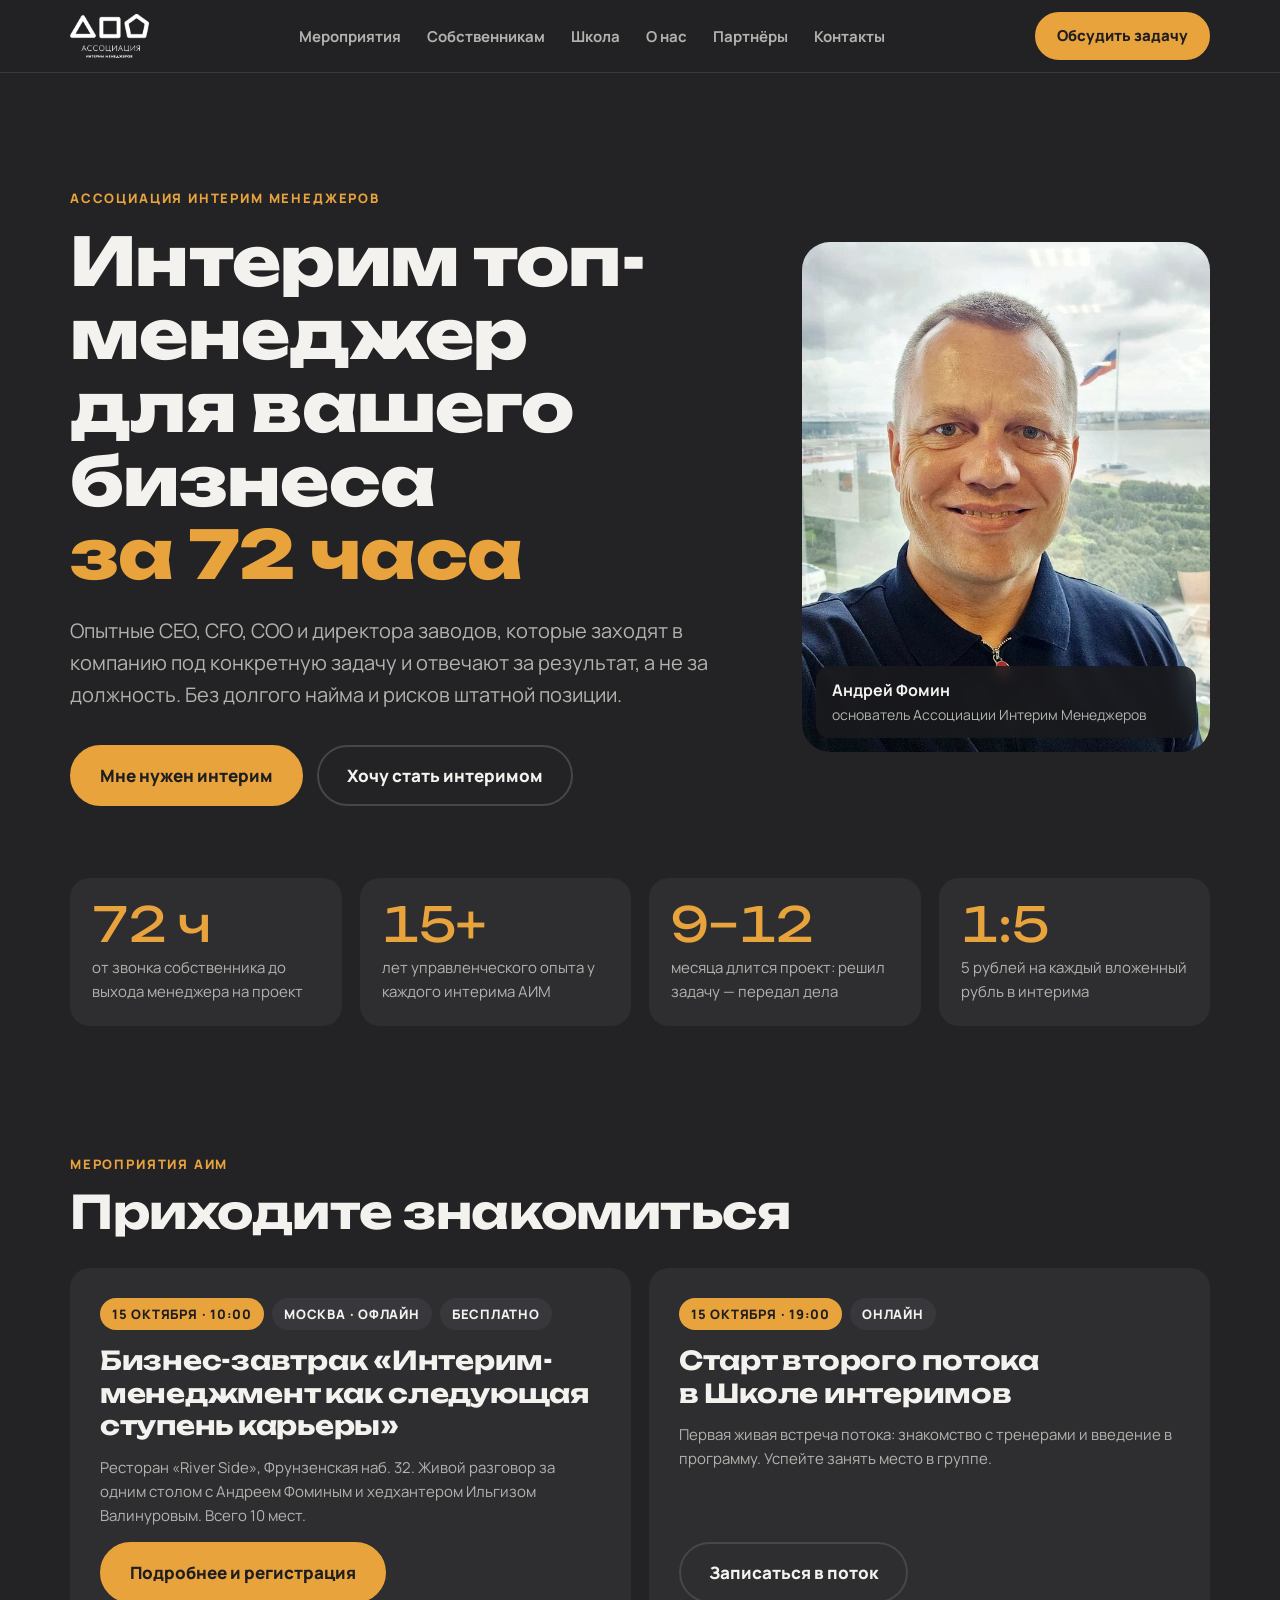
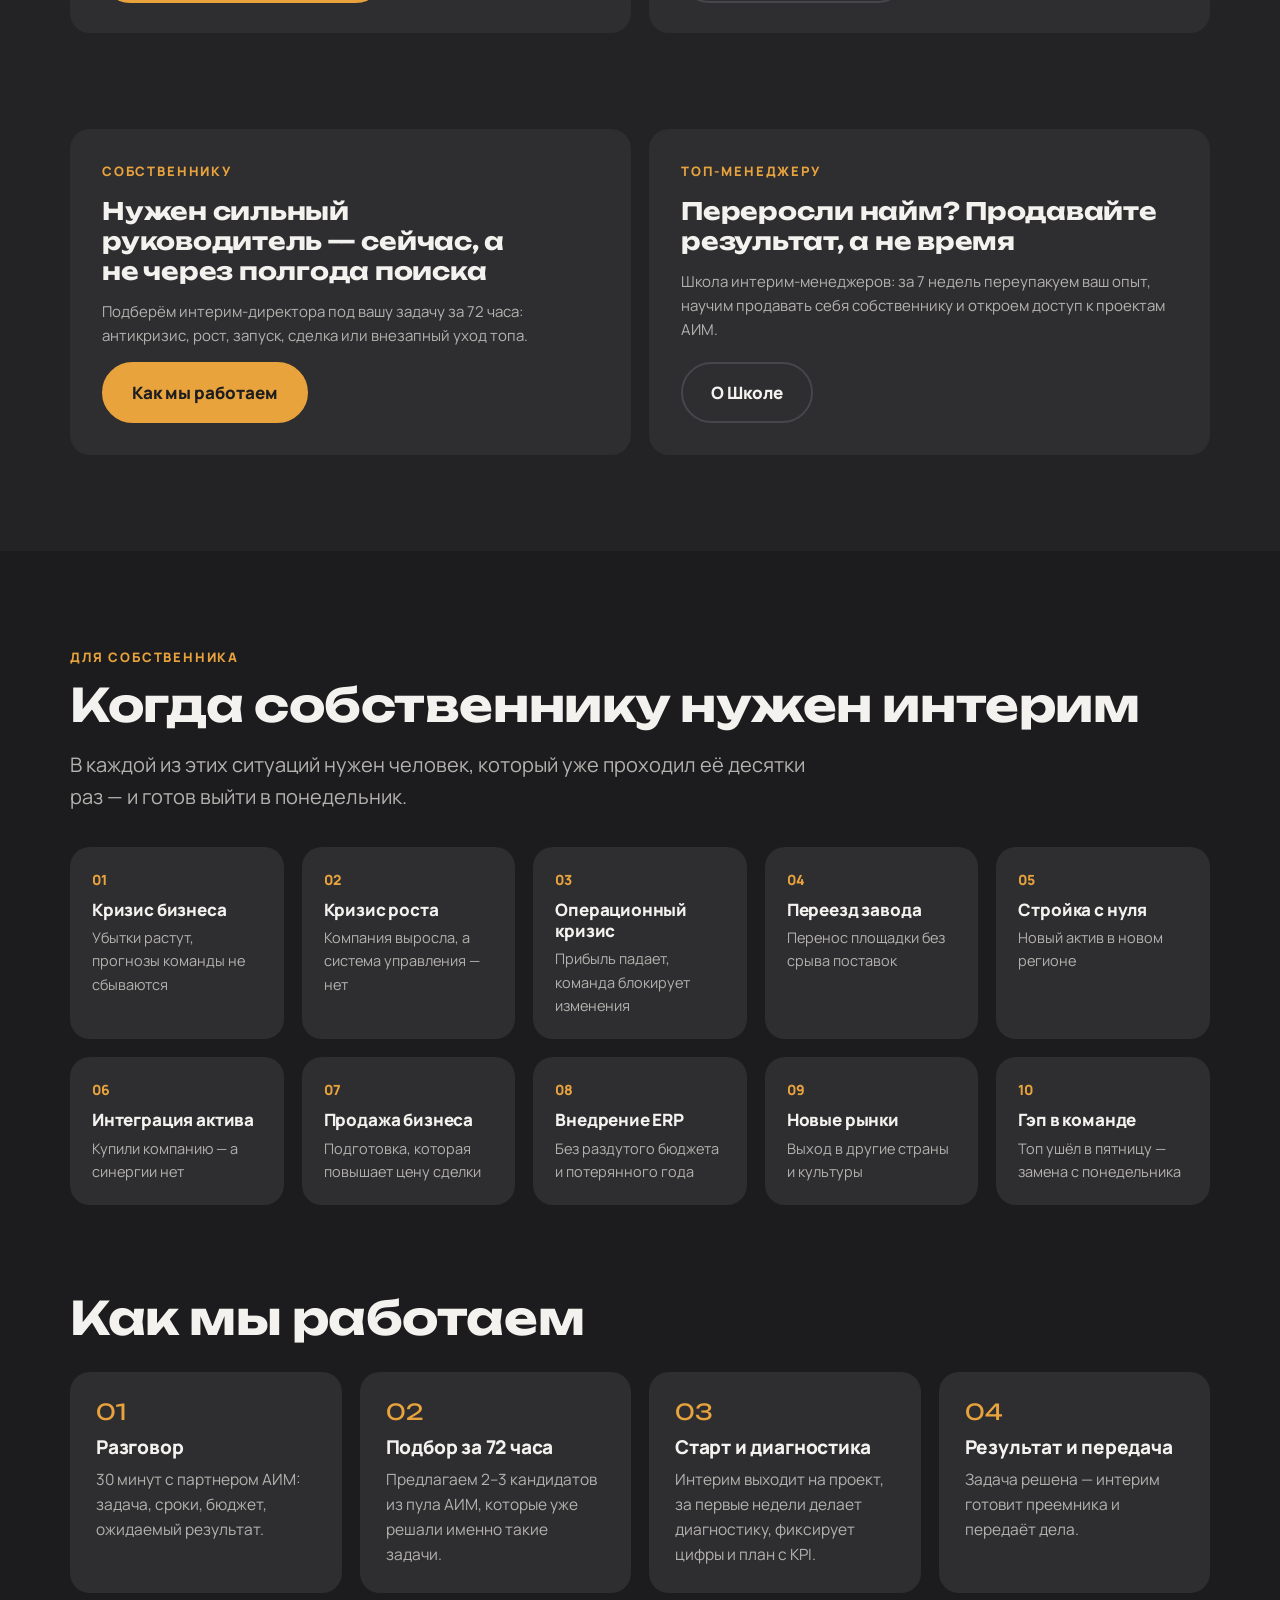
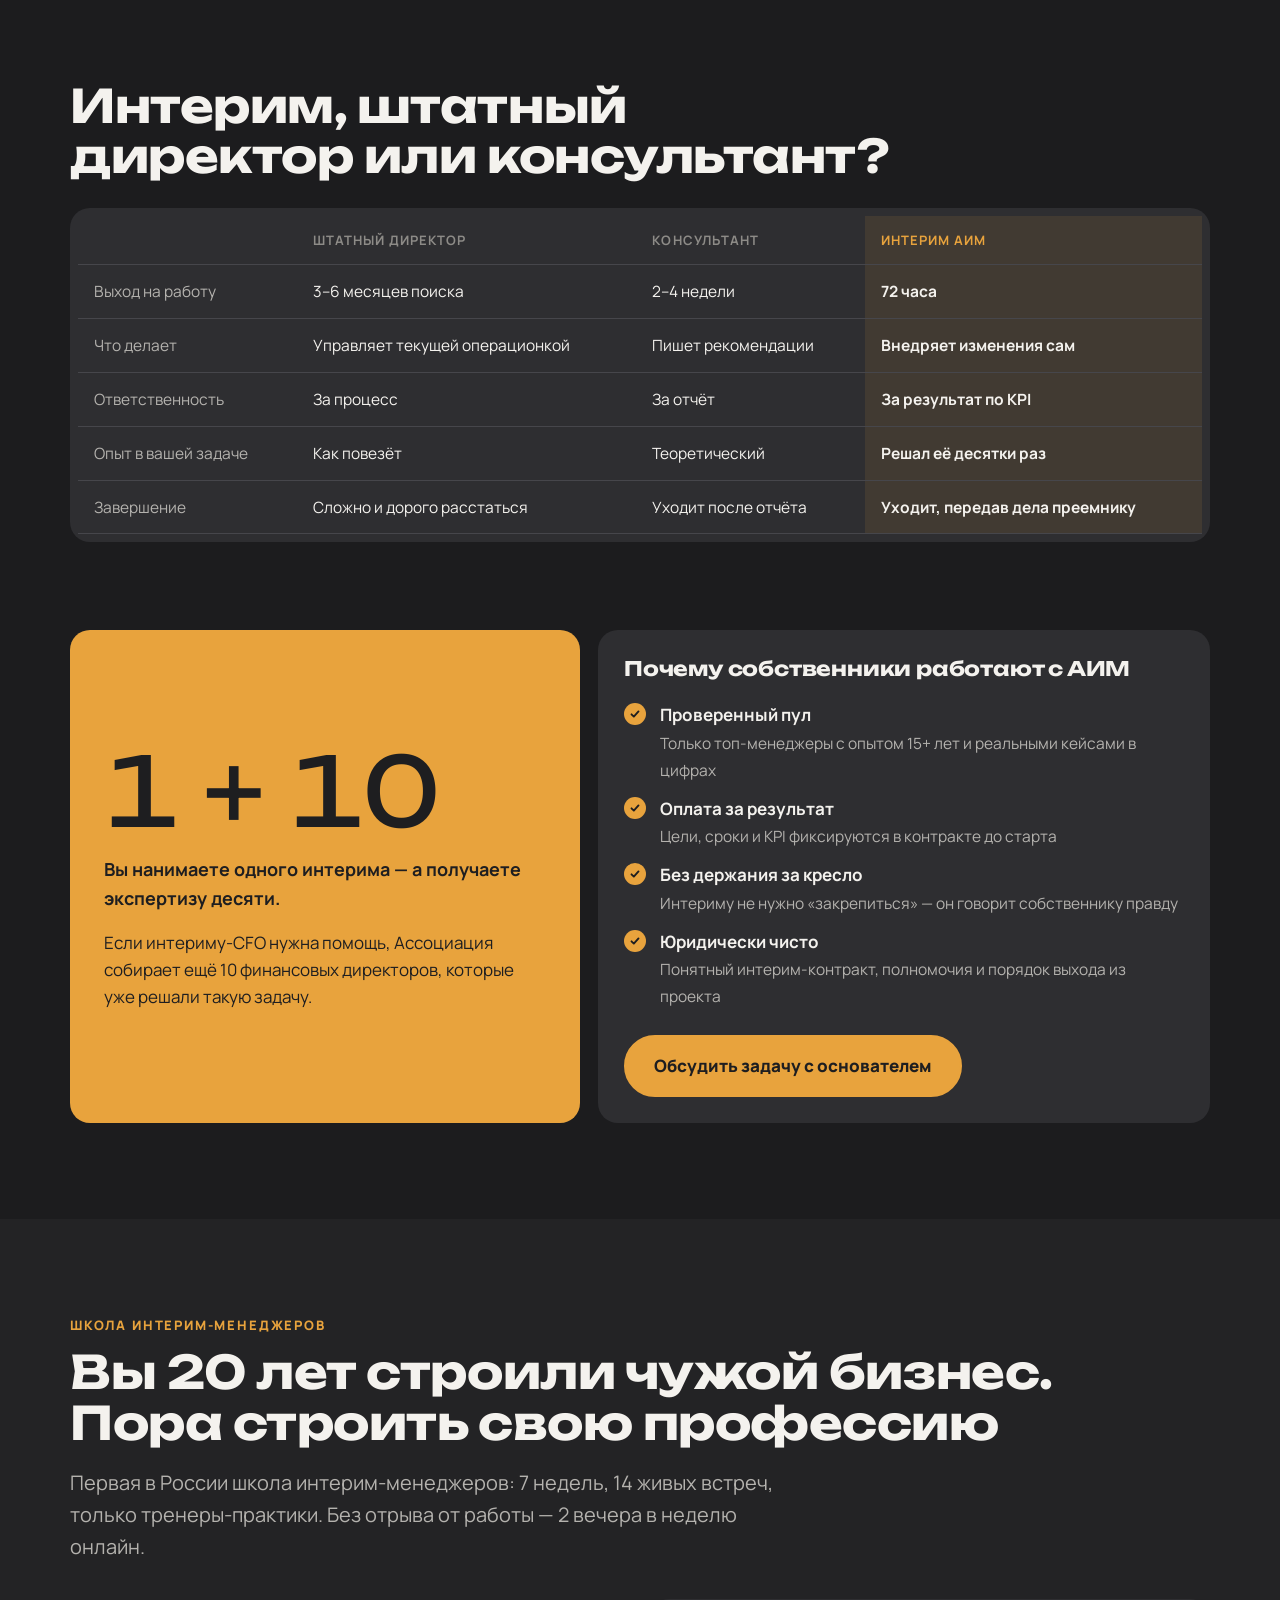
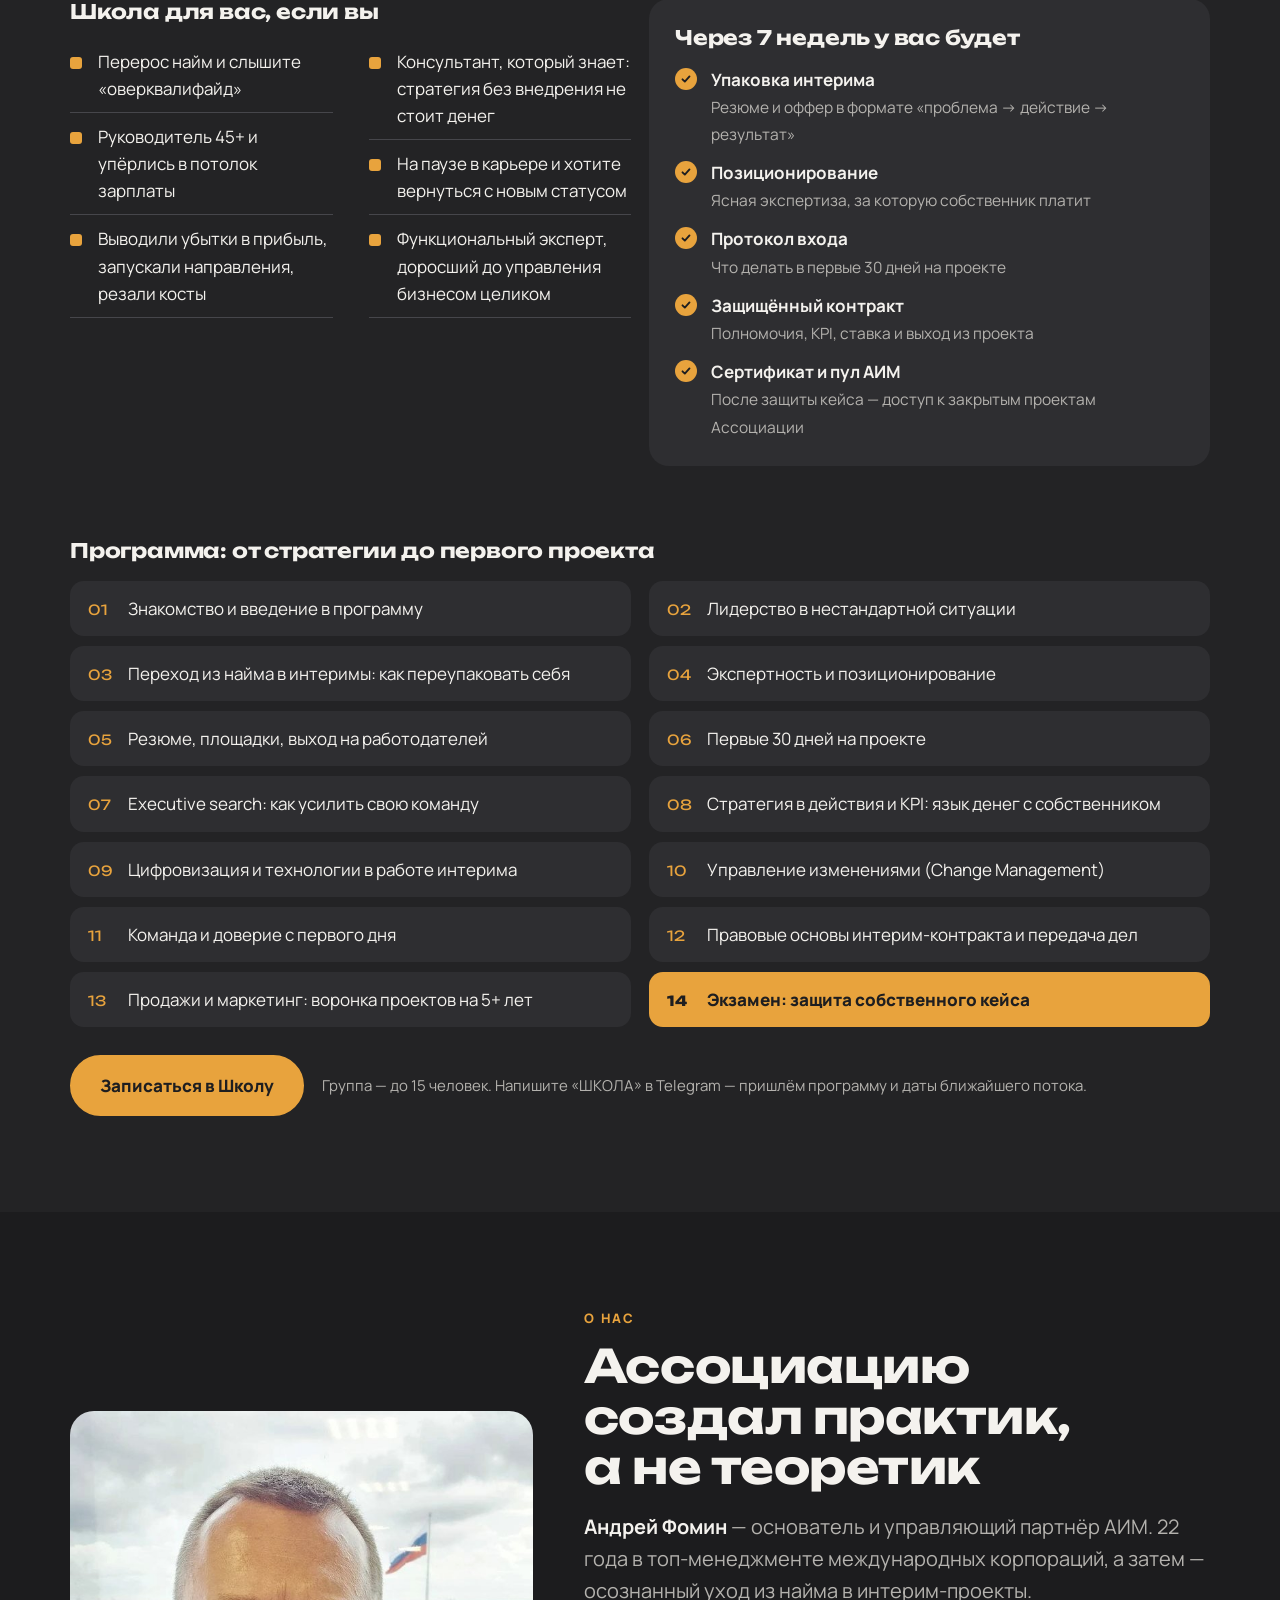
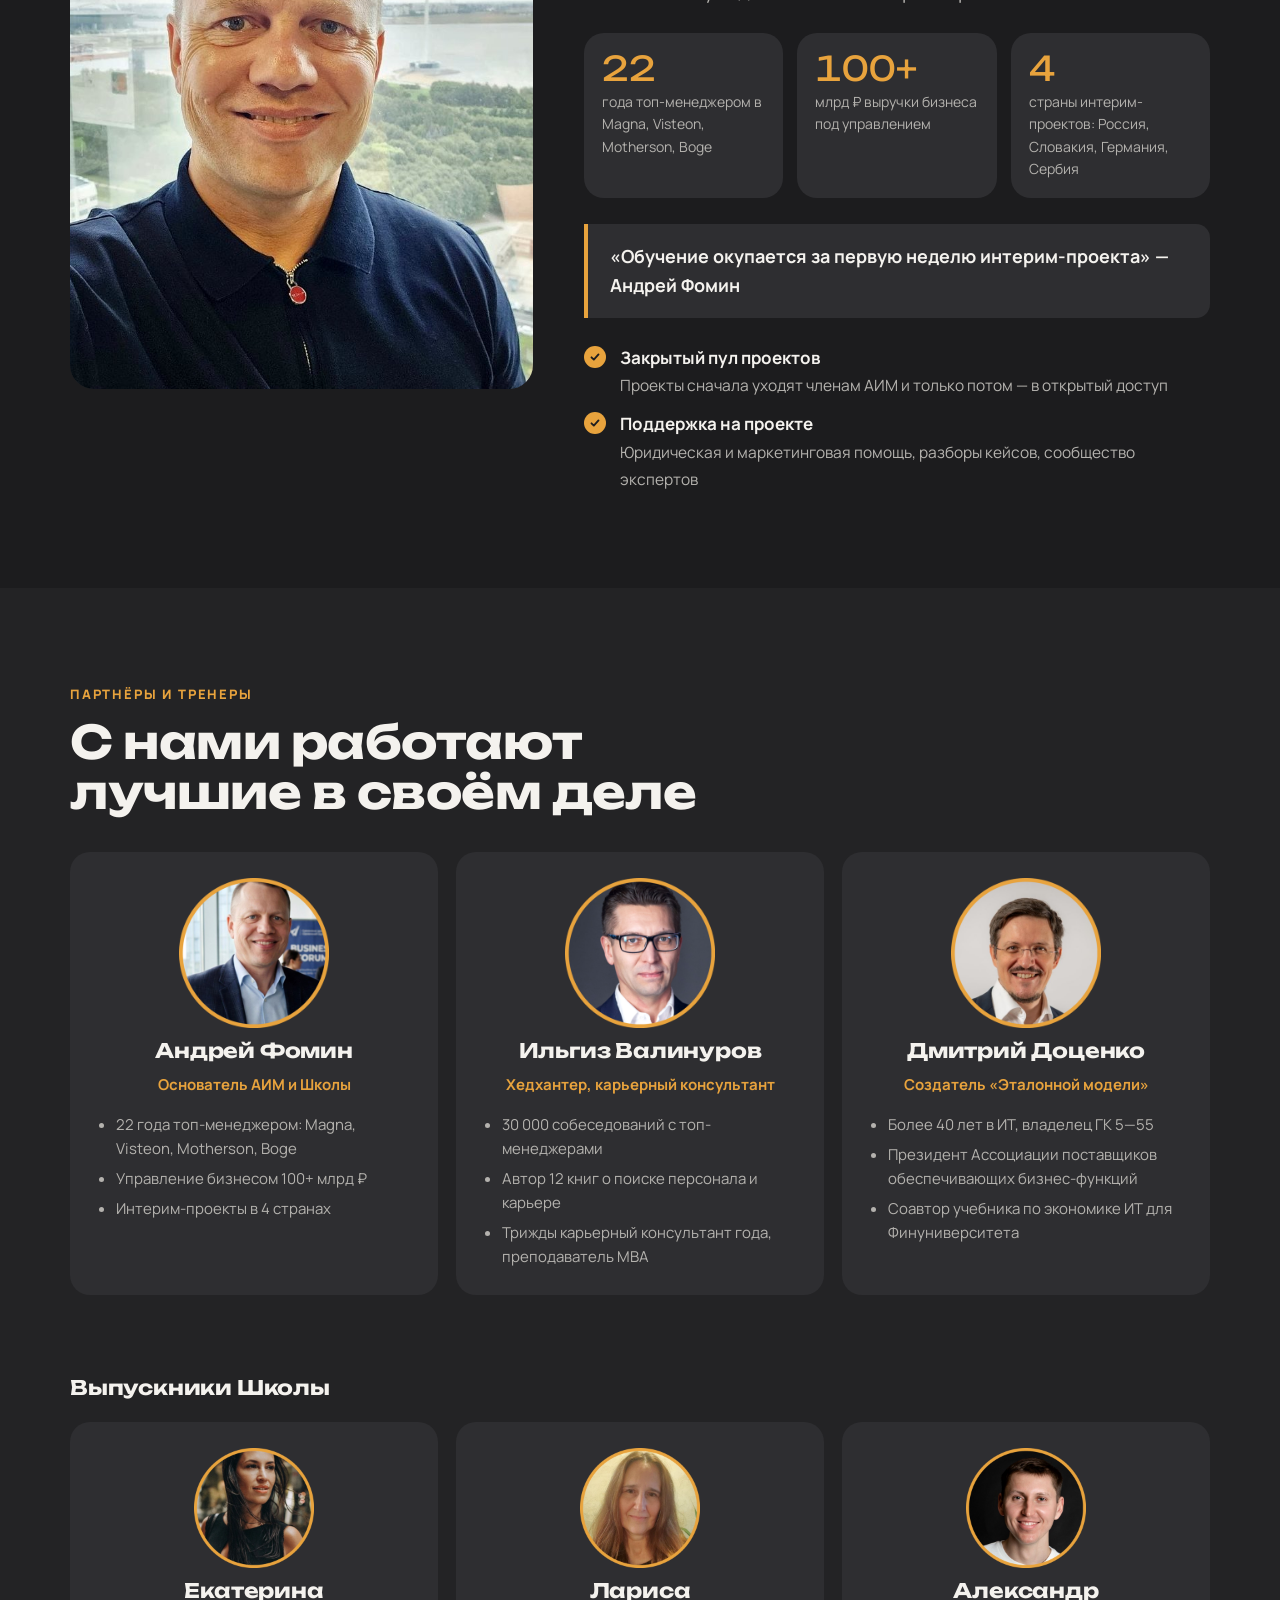
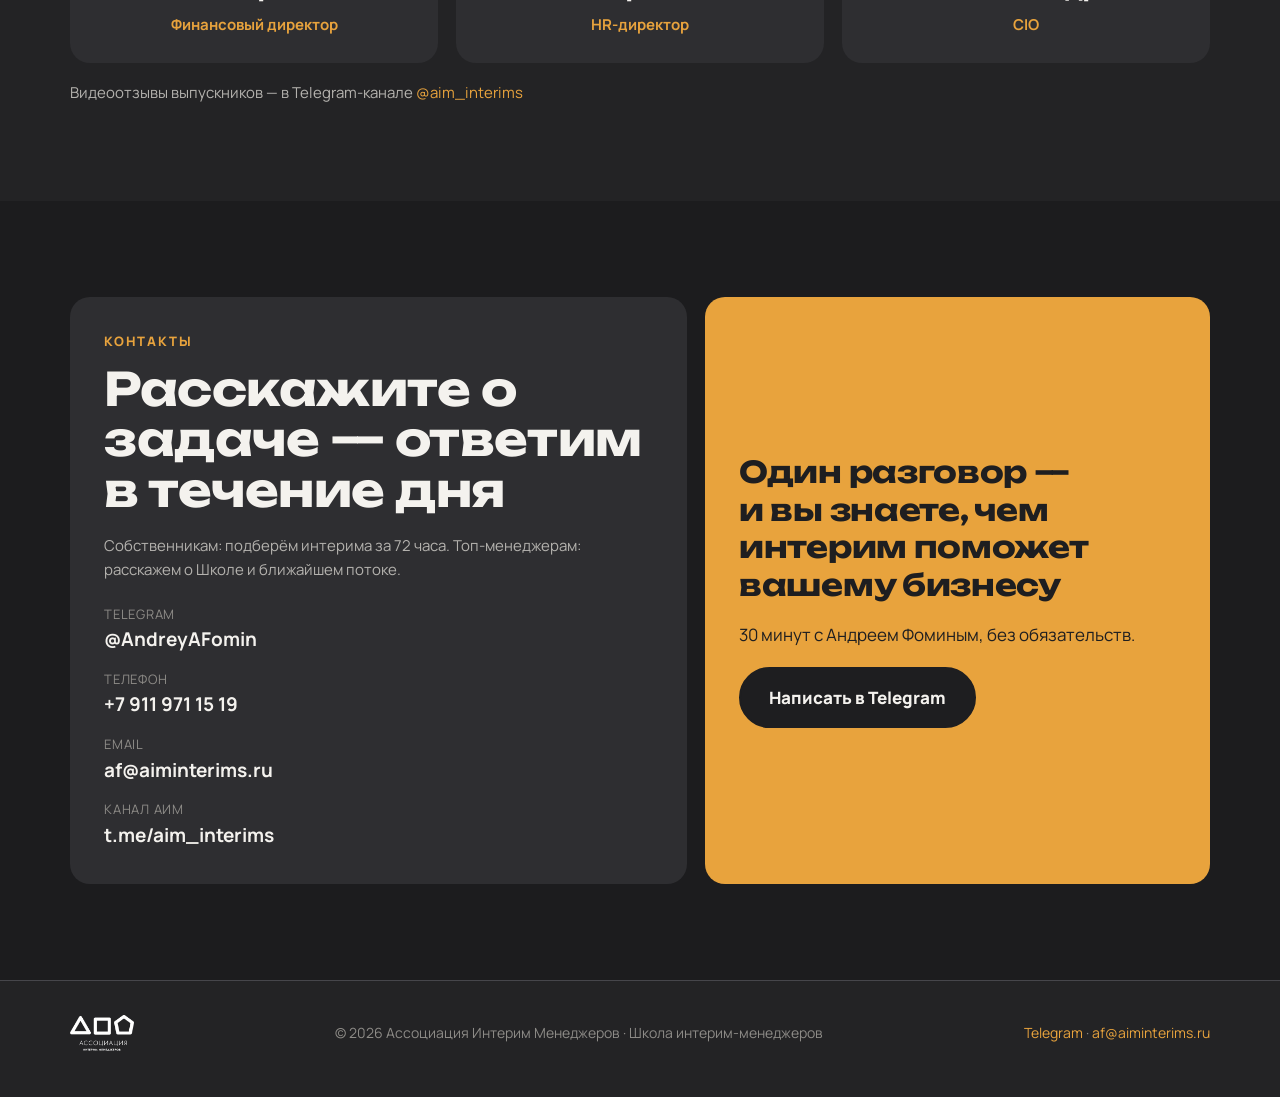
==== aim/index.html @ 6d9ffb1d "Сайт АИМ: фото в первом блоке, блок мероприятий, правки цифр и текстов, без цен и фамилий в программ" ====
<!doctype html>
<html lang="ru">
<head>
<meta charset="utf-8">
<meta name="viewport" content="width=device-width, initial-scale=1">
<title>Ассоциация Интерим Менеджеров (АИМ) — интерим топ-менеджер для вашего бизнеса за 72 часа</title>
<meta name="description" content="Ассоциация Интерим Менеджеров: опытные CEO, CFO, COO и директора заводов под задачу бизнеса — выход на проект за 72 часа, оплата за результат. Школа интерим-менеджеров для топ-менеджеров с опытом 15+ лет.">
<meta property="og:title" content="Ассоциация Интерим Менеджеров (АИМ)">
<meta property="og:description" content="Интерим топ-менеджер для вашего бизнеса за 72 часа. Школа интерим-менеджеров.">
<meta property="og:image" content="https://aiminterims.github.io/aiminterims/aim/assets/og.jpg">
<meta property="og:type" content="website">
<link rel="icon" href="assets/logo.png">
<link rel="preconnect" href="https://fonts.googleapis.com">
<link rel="preconnect" href="https://fonts.gstatic.com" crossorigin>
<link rel="stylesheet" href="https://fonts.googleapis.com/css2?family=Unbounded:wght@600;800&family=Manrope:wght@400;500;700;800&display=swap">
<style>
:root{
  --bg:#232325; --bg2:#1C1C1E; --surface:#2E2E31; --surface2:#38383C; --line:#46464B;
  --fg:#F4F2EE; --muted:#B4B2AE; --dim:#8D8B87; --accent:#E8A33D; --accent-ink:#1E1E20;
  --display:"Unbounded","Arial Black",system-ui,sans-serif;
  --body:"Manrope","Segoe UI",system-ui,sans-serif;
  color-scheme:dark;
}
*{box-sizing:border-box}
html{scroll-behavior:smooth}
body{margin:0;background:var(--bg);color:var(--fg);font-family:var(--body);font-size:17px;line-height:1.6;-webkit-font-smoothing:antialiased}
img{max-width:100%;display:block}
a{color:var(--accent);text-decoration:none}
.wrap{max-width:1180px;margin:0 auto;padding-inline:20px}
h1,h2,h3{font-family:var(--display);margin:0;line-height:1.1;letter-spacing:-.01em;text-wrap:balance}
h2{font-size:clamp(28px,4.2vw,46px);margin:12px 0 18px}
h3{font-size:20px;line-height:1.25}
p{margin:0}
.eyebrow{font-size:13px;font-weight:800;letter-spacing:.14em;text-transform:uppercase;color:var(--accent)}
.lead{font-size:clamp(17px,1.8vw,20px);color:var(--muted);max-width:62ch}
section{padding-block:clamp(56px,8vw,96px)}
.alt{background:var(--bg2)}
.btn{display:inline-flex;align-items:center;justify-content:center;gap:10px;background:var(--accent);color:var(--accent-ink);font-weight:800;font-size:17px;border-radius:999px;padding:15px 28px;border:2px solid var(--accent);transition:filter .15s,transform .15s}
.btn:hover{filter:brightness(1.07);transform:translateY(-1px)}
.btn.ghost{background:transparent;color:var(--fg);border-color:var(--line)}
.btn.ghost:hover{border-color:var(--fg)}
.btn:focus-visible,a:focus-visible{outline:3px solid var(--fg);outline-offset:3px}
.card{background:var(--surface);border-radius:20px;padding:26px;min-width:0}
.grid{display:grid;gap:18px}
.g2{grid-template-columns:repeat(2,minmax(0,1fr))}
.g3{grid-template-columns:repeat(3,minmax(0,1fr))}
.g4{grid-template-columns:repeat(4,minmax(0,1fr))}
.g5{grid-template-columns:repeat(5,minmax(0,1fr))}
.num{font-family:var(--display);color:var(--accent);font-size:clamp(34px,4vw,48px);line-height:1;font-variant-numeric:tabular-nums}
.small{font-size:15px;color:var(--muted)}

/* header */
header{position:sticky;top:0;z-index:20;background:rgba(35,35,37,.92);backdrop-filter:blur(10px);border-bottom:1px solid rgba(70,70,75,.6)}
.nav{display:flex;align-items:center;justify-content:space-between;gap:20px;height:72px}
.nav img{height:44px;width:auto}
.nav ul{display:flex;gap:26px;list-style:none;margin:0;padding:0}
.nav ul a{color:var(--muted);font-weight:700;font-size:15px}
.nav ul a:hover{color:var(--fg)}
.nav .btn{padding:10px 20px;font-size:15px}

/* hero */
.hero{position:relative;overflow:hidden;padding-block:clamp(56px,9vw,120px) clamp(48px,7vw,90px)}
.hero-grid{display:grid;grid-template-columns:1.25fr .75fr;gap:clamp(24px,4vw,56px);align-items:center}
.hero-photo{position:relative;border-radius:28px;overflow:hidden;aspect-ratio:4/5;background:var(--surface)}
.hero-photo img{width:100%;height:100%;object-fit:cover;object-position:50% 22%}
.hero-photo figcaption{position:absolute;left:14px;right:14px;bottom:14px;background:rgba(28,28,30,.82);backdrop-filter:blur(6px);border-radius:14px;padding:12px 16px;font-size:14px;color:var(--muted)}
.hero-photo figcaption b{display:block;color:var(--fg);font-size:16px}
.hero h1{font-size:clamp(34px,5.2vw,68px);font-weight:800;max-width:15ch}
/* events */
.events{display:grid;grid-template-columns:repeat(2,minmax(0,1fr));gap:18px;margin-top:30px}
.ev{display:flex;flex-direction:column;gap:14px;padding:30px}
.ev .when{display:flex;flex-wrap:wrap;gap:8px}
.ev .pill{font-size:13px;font-weight:800;letter-spacing:.06em;text-transform:uppercase;padding:6px 12px;border-radius:999px;background:var(--surface2);color:var(--fg)}
.ev .pill.a{background:var(--accent);color:var(--accent-ink)}
.ev h3{font-size:clamp(20px,2.2vw,26px)}
.ev .btn{margin-top:auto;align-self:flex-start}
.hero h1 em{font-style:normal;color:var(--accent)}
.hero .lead{margin:24px 0 34px}
.cta-row{display:flex;flex-wrap:wrap;gap:14px}
.stats{display:grid;grid-template-columns:repeat(4,minmax(0,1fr));gap:18px;margin-top:clamp(44px,6vw,72px)}
.stats .card{padding:22px}
.stats p{margin-top:8px;font-size:15px;color:var(--muted)}

/* event banner */
.event{display:flex;align-items:center;justify-content:space-between;gap:20px;flex-wrap:wrap;background:var(--accent);color:var(--accent-ink);border-radius:20px;padding:22px 28px}
.event b{font-family:var(--display);font-size:clamp(17px,2vw,22px)}
.event .btn{background:var(--accent-ink);color:var(--fg);border-color:var(--accent-ink)}

/* audience switch */
.split{display:grid;grid-template-columns:repeat(2,minmax(0,1fr));gap:18px}
.split .card{padding:32px;display:flex;flex-direction:column;gap:14px}
.split .card h3{font-size:24px}
.split .card .btn{align-self:flex-start;margin-top:auto}

/* owner situations */
.sit .card{padding:22px}
.sit .n{font-weight:800;color:var(--accent);font-size:14px}
.sit h3{font-size:17px;margin:8px 0 6px;font-family:var(--body);font-weight:800}
.sit p{font-size:14.5px;color:var(--muted)}

/* steps */
.steps{counter-reset:s}
.step{position:relative;padding-top:64px}
.step::before{counter-increment:s;content:"0" counter(s);position:absolute;top:22px;left:26px;font-family:var(--display);font-size:22px;color:var(--accent)}
.step h3{font-family:var(--body);font-weight:800;font-size:19px;margin-bottom:8px}
.step p{color:var(--muted);font-size:15.5px}

/* compare */
.compare{width:100%;border-collapse:collapse;font-size:15.5px}
.compare th,.compare td{padding:14px 16px;text-align:left;border-bottom:1px solid var(--line);vertical-align:top}
.compare thead th{font-size:13px;letter-spacing:.08em;text-transform:uppercase;color:var(--dim)}
.compare td:first-child{color:var(--muted)}
.compare .hl{background:rgba(232,163,61,.1);color:var(--fg);font-weight:700}
.compare thead .hl{color:var(--accent)}
.tablewrap{overflow-x:auto;border-radius:20px;background:var(--surface);padding:8px}

/* 1+10 */
.onepl{display:grid;grid-template-columns:1fr 1.2fr;gap:18px;align-items:stretch}
.onepl .big{background:var(--accent);color:var(--accent-ink);border-radius:20px;padding:34px;display:flex;flex-direction:column;justify-content:center;gap:16px}
.onepl .big .num{color:var(--accent-ink);font-size:clamp(56px,8vw,96px)}
.ticks{list-style:none;margin:0;padding:0;display:grid;gap:12px}
.ticks li{display:flex;gap:14px;align-items:flex-start}
.ticks li::before{content:"";flex:0 0 22px;height:22px;margin-top:2px;border-radius:50%;background:var(--accent) url("data:image/svg+xml,%3Csvg xmlns='http://www.w3.org/2000/svg' viewBox='0 0 24 24' fill='none' stroke='%231E1E20' stroke-width='3.2' stroke-linecap='round' stroke-linejoin='round'%3E%3Cpath d='M6 12.5l4 4 8-9'/%3E%3C/svg%3E") center/14px no-repeat}
.ticks b{display:block}
.ticks span{color:var(--muted);font-size:15.5px}

/* school */
.prog{display:grid;grid-template-columns:repeat(2,minmax(0,1fr));gap:10px 18px;counter-reset:b}
.prog li{list-style:none;display:flex;gap:14px;align-items:baseline;background:var(--surface);border-radius:14px;padding:14px 18px}
.prog li::before{counter-increment:b;content:counter(b,decimal-leading-zero);font-family:var(--display);font-size:14px;color:var(--accent);flex:0 0 26px}
.prog li span{color:var(--dim);font-size:14px;margin-left:auto;white-space:nowrap;padding-left:10px}
.prog li.final{background:var(--accent);color:var(--accent-ink);font-weight:800}
.prog li.final::before,.prog li.final span{color:var(--accent-ink)}
.prog{padding:0;margin:0}
.who{columns:2;column-gap:36px;list-style:none;padding:0;margin:0}
.who li{break-inside:avoid;padding:10px 0 10px 28px;position:relative;border-bottom:1px solid var(--line)}
.who li::before{content:"";position:absolute;left:0;top:19px;width:12px;height:12px;border-radius:3px;background:var(--accent)}
.price{display:flex;flex-direction:column;gap:14px;padding:30px}
.price .p{font-family:var(--display);font-size:clamp(28px,3.4vw,38px)}
.price ul{margin:0;padding-left:20px;color:var(--muted);font-size:15.5px}
.price li+li{margin-top:6px}
.price .btn{margin-top:auto;align-self:flex-start}
.price.hi{background:var(--accent);color:var(--accent-ink)}
.price.hi ul,.price.hi .small{color:var(--accent-ink)}
.price.hi .btn{background:var(--accent-ink);color:var(--fg);border-color:var(--accent-ink)}
.tag{display:inline-block;font-size:12px;font-weight:800;letter-spacing:.1em;text-transform:uppercase;padding:4px 10px;border-radius:999px;background:var(--accent-ink);color:var(--accent);align-self:flex-start}

/* people */
.person{display:flex;flex-direction:column;align-items:center;text-align:center;gap:10px}
.person img{width:150px;height:150px}
.person .role{color:var(--accent);font-weight:700;font-size:15px}
.person ul{text-align:left;margin:6px 0 0;padding-left:20px;color:var(--muted);font-size:15px}
.person li+li{margin-top:6px}
.about{display:grid;grid-template-columns:.85fr 1.15fr;gap:clamp(24px,4vw,56px);align-items:center}
.about .photo{border-radius:24px;overflow:hidden;aspect-ratio:4/5;background:var(--surface)}
.about .photo img{width:100%;height:100%;object-fit:cover;object-position:50% 20%}
.facts{display:grid;grid-template-columns:repeat(3,minmax(0,1fr));gap:14px;margin:26px 0}
.facts .card{padding:18px}
.facts .num{font-size:clamp(26px,3vw,34px)}
.facts p{font-size:14px;color:var(--muted);margin-top:6px}
blockquote{margin:0;padding:18px 22px;border-left:4px solid var(--accent);background:var(--surface);border-radius:0 14px 14px 0;font-size:18px;font-weight:700}
.alumni .person img{width:120px;height:120px}

/* contacts */
.contact{display:grid;grid-template-columns:1.1fr .9fr;gap:18px}
.contact .card{padding:34px}
.clist{list-style:none;margin:22px 0 0;padding:0;display:grid;gap:14px}
.clist li{display:flex;flex-direction:column}
.clist small{color:var(--dim);font-size:13px;letter-spacing:.06em;text-transform:uppercase}
.clist a{font-size:19px;font-weight:700;color:var(--fg)}
.clist a:hover{color:var(--accent)}
footer{padding-block:34px 46px;border-top:1px solid var(--line);color:var(--dim);font-size:14px}
footer .wrap{display:flex;flex-wrap:wrap;gap:16px;justify-content:space-between;align-items:center}
footer img{height:36px;width:auto}
.src{font-size:12.5px;color:var(--dim);margin-top:14px}

@media (max-width:980px){
  .g5{grid-template-columns:repeat(2,minmax(0,1fr))}
  .g4,.stats{grid-template-columns:repeat(2,minmax(0,1fr))}
  .g3{grid-template-columns:1fr}
  .onepl,.about,.contact,.hero-grid,.events{grid-template-columns:1fr}
  .hero-photo{max-width:420px;aspect-ratio:1/1}
  .nav ul{display:none}
  .about .photo{max-width:420px}
}
@media (max-width:640px){
  body{font-size:16px}
  .split,.g2,.prog{grid-template-columns:1fr}
  .who{columns:1}
  .facts{grid-template-columns:1fr 1fr 1fr;gap:8px}
  .facts .card{padding:12px}
  .nav .btn{display:none}
  .card,.split .card,.contact .card{padding:22px}
}
@media (max-width:420px){.g5,.g4,.stats{grid-template-columns:1fr}}
@media (prefers-reduced-motion:no-preference){
  .reveal{opacity:0;transform:translateY(18px);transition:opacity .6s ease,transform .6s ease}
  .reveal.on{opacity:1;transform:none}
}
</style>
</head>
<body>

<header>
  <div class="wrap nav">
    <a href="#top" aria-label="На главную"><img src="assets/logo.png" alt="Ассоциация Интерим Менеджеров"></a>
    <ul>
      <li><a href="#events">Мероприятия</a></li>
      <li><a href="#owners">Собственникам</a></li>
      <li><a href="#school">Школа</a></li>
      <li><a href="#about">О нас</a></li>
      <li><a href="#partners">Партнёры</a></li>
      <li><a href="#contacts">Контакты</a></li>
    </ul>
    <a class="btn" href="https://t.me/AndreyAFomin" target="_blank" rel="noopener">Обсудить задачу</a>
  </div>
</header>

<main id="top">
<section class="hero">
  <div class="wrap">
   <div class="hero-grid">
   <div>
    <div class="eyebrow">Ассоциация Интерим Менеджеров</div>
    <h1 style="margin-top:16px">Интерим топ-менеджер для вашего бизнеса <em>за 72 часа</em></h1>
    <p class="lead">Опытные CEO, CFO, COO и директора заводов, которые заходят в компанию под конкретную задачу и отвечают за результат, а не за должность. Без долгого найма и рисков штатной позиции.</p>
    <div class="cta-row">
      <a class="btn" href="#owners">Мне нужен интерим</a>
      <a class="btn ghost" href="#school">Хочу стать интеримом</a>
    </div>
   </div>
   <figure class="hero-photo" style="margin:0"><img src="assets/andrey.jpg" alt="Андрей Фомин, основатель АИМ"><figcaption><b>Андрей Фомин</b>основатель Ассоциации Интерим Менеджеров</figcaption></figure>
   </div>
    <div class="stats">
      <div class="card"><div class="num">72 ч</div><p>от звонка собственника до выхода менеджера на проект</p></div>
      <div class="card"><div class="num">15+</div><p>лет управленческого опыта у каждого интерима АИМ</p></div>
      <div class="card"><div class="num">9–12</div><p>месяца длится проект: решил задачу — передал дела</p></div>
      <div class="card"><div class="num">1:5</div><p>5 рублей на каждый вложенный рубль в интерима</p></div>
    </div>
  </div>
</section>

<section id="events" style="padding-top:clamp(24px,3vw,40px)">
  <div class="wrap">
    <div class="eyebrow">Мероприятия АИМ</div>
    <h2>Приходите знакомиться</h2>
    <div class="events">
      <div class="card ev reveal">
        <div class="when"><span class="pill a">15 октября · 10:00</span><span class="pill">Москва · офлайн</span><span class="pill">Бесплатно</span></div>
        <h3>Бизнес-завтрак «Интерим-менеджмент как следующая ступень карьеры»</h3>
        <p class="small">Ресторан «River Side», Фрунзенская наб. 32. Живой разговор за одним столом с Андреем Фоминым и хедхантером Ильгизом Валинуровым. Всего 10 мест.</p>
        <a class="btn" href="../">Подробнее и регистрация</a>
      </div>
      <div class="card ev reveal">
        <div class="when"><span class="pill a">15 октября · 19:00</span><span class="pill">Онлайн</span></div>
        <h3>Старт второго потока в Школе интеримов</h3>
        <p class="small">Первая живая встреча потока: знакомство с тренерами и введение в программу. Успейте занять место в группе.</p>
        <a class="btn ghost" href="https://t.me/AndreyAFomin" target="_blank" rel="noopener">Записаться в поток</a>
      </div>
    </div>
  </div>
</section>

<section style="padding-top:0">
  <div class="wrap">
    <div class="split">
      <div class="card reveal">
        <div class="eyebrow">Собственнику</div>
        <h3>Нужен сильный руководитель — сейчас, а не через полгода поиска</h3>
        <p class="small">Подберём интерим-директора под вашу задачу за 72 часа: антикризис, рост, запуск, сделка или внезапный уход топа.</p>
        <a class="btn" href="#owners">Как мы работаем</a>
      </div>
      <div class="card reveal">
        <div class="eyebrow">Топ-менеджеру</div>
        <h3>Переросли найм? Продавайте результат, а не время</h3>
        <p class="small">Школа интерим-менеджеров: за 7 недель переупакуем ваш опыт, научим продавать себя собственнику и откроем доступ к проектам АИМ.</p>
        <a class="btn ghost" href="#school">О Школе</a>
      </div>
    </div>
  </div>
</section>

<!-- OWNERS -->
<section id="owners" class="alt">
  <div class="wrap">
    <div class="eyebrow">Для собственника</div>
    <h2>Когда собственнику нужен интерим</h2>
    <p class="lead">В каждой из этих ситуаций нужен человек, который уже проходил её десятки раз — и готов выйти в понедельник.</p>
    <div class="grid g5 sit" style="margin-top:34px">
      <div class="card reveal"><div class="n">01</div><h3>Кризис бизнеса</h3><p>Убытки растут, прогнозы команды не сбываются</p></div>
      <div class="card reveal"><div class="n">02</div><h3>Кризис роста</h3><p>Компания выросла, а система управления — нет</p></div>
      <div class="card reveal"><div class="n">03</div><h3>Операционный кризис</h3><p>Прибыль падает, команда блокирует изменения</p></div>
      <div class="card reveal"><div class="n">04</div><h3>Переезд завода</h3><p>Перенос площадки без срыва поставок</p></div>
      <div class="card reveal"><div class="n">05</div><h3>Стройка с нуля</h3><p>Новый актив в новом регионе</p></div>
      <div class="card reveal"><div class="n">06</div><h3>Интеграция актива</h3><p>Купили компанию — а синергии нет</p></div>
      <div class="card reveal"><div class="n">07</div><h3>Продажа бизнеса</h3><p>Подготовка, которая повышает цену сделки</p></div>
      <div class="card reveal"><div class="n">08</div><h3>Внедрение ERP</h3><p>Без раздутого бюджета и потерянного года</p></div>
      <div class="card reveal"><div class="n">09</div><h3>Новые рынки</h3><p>Выход в другие страны и культуры</p></div>
      <div class="card reveal"><div class="n">10</div><h3>Гэп в команде</h3><p>Топ ушёл в пятницу — замена с понедельника</p></div>
    </div>

    <h2 style="margin-top:clamp(56px,7vw,88px)">Как мы работаем</h2>
    <div class="grid g4 steps" style="margin-top:28px">
      <div class="card step reveal"><h3>Разговор</h3><p>30 минут с партнером АИМ: задача, сроки, бюджет, ожидаемый результат.</p></div>
      <div class="card step reveal"><h3>Подбор за 72 часа</h3><p>Предлагаем 2–3 кандидатов из пула АИМ, которые уже решали именно такие задачи.</p></div>
      <div class="card step reveal"><h3>Старт и диагностика</h3><p>Интерим выходит на проект, за первые недели делает диагностику, фиксирует цифры и план с KPI.</p></div>
      <div class="card step reveal"><h3>Результат и передача</h3><p>Задача решена — интерим готовит преемника и передаёт дела.</p></div>
    </div>

    <h2 style="margin-top:clamp(56px,7vw,88px)">Интерим, штатный директор или консультант?</h2>
    <div class="tablewrap reveal" style="margin-top:26px">
      <table class="compare">
        <thead><tr><th></th><th>Штатный директор</th><th>Консультант</th><th class="hl">Интерим АИМ</th></tr></thead>
        <tbody>
          <tr><td>Выход на работу</td><td>3–6 месяцев поиска</td><td>2–4 недели</td><td class="hl">72 часа</td></tr>
          <tr><td>Что делает</td><td>Управляет текущей операционкой</td><td>Пишет рекомендации</td><td class="hl">Внедряет изменения сам</td></tr>
          <tr><td>Ответственность</td><td>За процесс</td><td>За отчёт</td><td class="hl">За результат по KPI</td></tr>
          <tr><td>Опыт в вашей задаче</td><td>Как повезёт</td><td>Теоретический</td><td class="hl">Решал её десятки раз</td></tr>
          <tr><td>Завершение</td><td>Сложно и дорого расстаться</td><td>Уходит после отчёта</td><td class="hl">Уходит, передав дела преемнику</td></tr>
        </tbody>
      </table>
    </div>

    <div class="onepl" style="margin-top:clamp(56px,7vw,88px)">
      <div class="big reveal">
        <div class="num">1 + 10</div>
        <p style="font-size:18px;font-weight:700">Вы нанимаете одного интерима — а получаете экспертизу десяти.</p>
        <p>Если интериму-CFO нужна помощь, Ассоциация собирает ещё 10 финансовых директоров, которые уже решали такую задачу.</p>
      </div>
      <div class="card reveal">
        <h3 style="margin-bottom:20px">Почему собственники работают с АИМ</h3>
        <ul class="ticks">
          <li><div><b>Проверенный пул</b><span>Только топ-менеджеры с опытом 15+ лет и реальными кейсами в цифрах</span></div></li>
          <li><div><b>Оплата за результат</b><span>Цели, сроки и KPI фиксируются в контракте до старта</span></div></li>
          <li><div><b>Без держания за кресло</b><span>Интериму не нужно «закрепиться» — он говорит собственнику правду</span></div></li>
          <li><div><b>Юридически чисто</b><span>Понятный интерим-контракт, полномочия и порядок выхода из проекта</span></div></li>
        </ul>
        <a class="btn" style="margin-top:26px" href="https://t.me/AndreyAFomin" target="_blank" rel="noopener">Обсудить задачу с основателем</a>
      </div>
    </div>
  </div>
</section>

<!-- SCHOOL -->
<section id="school">
  <div class="wrap">
    <div class="eyebrow">Школа интерим-менеджеров</div>
    <h2>Вы 20 лет строили чужой бизнес. Пора строить свою профессию</h2>
    <p class="lead">Первая в России школа интерим-менеджеров: 7 недель, 14 живых встреч, только тренеры-практики. Без отрыва от работы — 2 вечера в неделю онлайн.</p>

    <div class="grid g2" style="margin-top:36px;align-items:start">
      <div>
        <h3 style="margin-bottom:14px">Школа для вас, если вы</h3>
        <ul class="who">
          <li>Перерос найм и слышите «оверквалифайд»</li>
          <li>Руководитель 45+ и упёрлись в потолок зарплаты</li>
          <li>Выводили убытки в прибыль, запускали направления, резали косты</li>
          <li>Консультант, который знает: стратегия без внедрения не стоит денег</li>
          <li>На паузе в карьере и хотите вернуться с новым статусом</li>
          <li>Функциональный эксперт, доросший до управления бизнесом целиком</li>
        </ul>
      </div>
      <div class="card">
        <h3 style="margin-bottom:16px">Через 7 недель у вас будет</h3>
        <ul class="ticks">
          <li><div><b>Упаковка интерима</b><span>Резюме и оффер в формате «проблема → действие → результат»</span></div></li>
          <li><div><b>Позиционирование</b><span>Ясная экспертиза, за которую собственник платит</span></div></li>
          <li><div><b>Протокол входа</b><span>Что делать в первые 30 дней на проекте</span></div></li>
          <li><div><b>Защищённый контракт</b><span>Полномочия, KPI, ставка и выход из проекта</span></div></li>
          <li><div><b>Сертификат и пул АИМ</b><span>После защиты кейса — доступ к закрытым проектам Ассоциации</span></div></li>
        </ul>
      </div>
    </div>

    <h3 style="margin:clamp(48px,6vw,72px) 0 18px">Программа: от стратегии до первого проекта</h3>
    <ol class="prog">
      <li>Знакомство и введение в программу</li>
      <li>Лидерство в нестандартной ситуации</li>
      <li>Переход из найма в интеримы: как переупаковать себя</li>
      <li>Экспертность и позиционирование</li>
      <li>Резюме, площадки, выход на работодателей</li>
      <li>Первые 30 дней на проекте</li>
      <li>Executive search: как усилить свою команду</li>
      <li>Стратегия в действия и KPI: язык денег с собственником</li>
      <li>Цифровизация и технологии в работе интерима</li>
      <li>Управление изменениями (Change Management)</li>
      <li>Команда и доверие с первого дня</li>
      <li>Правовые основы интерим-контракта и передача дел</li>
      <li>Продажи и маркетинг: воронка проектов на 5+ лет</li>
      <li class="final">Экзамен: защита собственного кейса</li>
    </ol>

    <div style="display:flex;flex-wrap:wrap;align-items:center;gap:18px;margin-top:28px"><a class="btn" href="https://t.me/AndreyAFomin" target="_blank" rel="noopener">Записаться в Школу</a><p class="small">Группа — до 15 человек. Напишите «ШКОЛА» в Telegram — пришлём программу и даты ближайшего потока.</p></div>
  </div>
</section>

<!-- ABOUT -->
<section id="about" class="alt">
  <div class="wrap about">
    <div class="photo reveal"><img src="assets/andrey.jpg" alt="Андрей Фомин, основатель АИМ" loading="lazy"></div>
    <div>
      <div class="eyebrow">О нас</div>
      <h2>Ассоциацию создал практик, а не теоретик</h2>
      <p class="lead"><b style="color:var(--fg)">Андрей Фомин</b> — основатель и управляющий партнёр АИМ. 22 года в топ-менеджменте международных корпораций, а затем — осознанный уход из найма в интерим-проекты.</p>
      <div class="facts">
        <div class="card"><div class="num">22</div><p>года топ-менеджером в Magna, Visteon, Motherson, Boge</p></div>
        <div class="card"><div class="num">100+</div><p>млрд ₽ выручки бизнеса под управлением</p></div>
        <div class="card"><div class="num">4</div><p>страны интерим-проектов: Россия, Словакия, Германия, Сербия</p></div>
      </div>
      <blockquote>«Обучение окупается за первую неделю интерим-проекта» — Андрей Фомин</blockquote>
      <ul class="ticks" style="margin-top:26px">
        <li><div><b>Закрытый пул проектов</b><span>Проекты сначала уходят членам АИМ и только потом — в открытый доступ</span></div></li>
        <li><div><b>Поддержка на проекте</b><span>Юридическая и маркетинговая помощь, разборы кейсов, сообщество экспертов</span></div></li>
      </ul>
    </div>
  </div>
</section>

<!-- PARTNERS -->
<section id="partners">
  <div class="wrap">
    <div class="eyebrow">Партнёры и тренеры</div>
    <h2>С нами работают лучшие в своём деле</h2>
    <div class="grid g3" style="margin-top:34px">
      <div class="card person reveal">
        <img src="assets/fomin.png" alt="Андрей Фомин" loading="lazy">
        <h3>Андрей Фомин</h3>
        <div class="role">Основатель АИМ и Школы</div>
        <ul><li>22 года топ-менеджером: Magna, Visteon, Motherson, Boge</li><li>Управление бизнесом 100+ млрд ₽</li><li>Интерим-проекты в 4 странах</li></ul>
      </div>
      <div class="card person reveal">
        <img src="assets/valinurov.png" alt="Ильгиз Валинуров" loading="lazy">
        <h3>Ильгиз Валинуров</h3>
        <div class="role">Хедхантер, карьерный консультант</div>
        <ul><li>30 000 собеседований с топ-менеджерами</li><li>Автор 12 книг о поиске персонала и карьере</li><li>Трижды карьерный консультант года, преподаватель MBA</li></ul>
      </div>
      <div class="card person reveal">
        <img src="assets/dotsenko.png" alt="Дмитрий Доценко" loading="lazy">
        <h3>Дмитрий Доценко</h3>
        <div class="role">Создатель «Эталонной модели»</div>
        <ul><li>Более 40 лет в ИТ, владелец ГК 5—55</li><li>Президент Ассоциации поставщиков обеспечивающих бизнес-функций</li><li>Соавтор учебника по экономике ИТ для Финуниверситета</li></ul>
      </div>
    </div>

    <h3 style="margin:clamp(56px,7vw,80px) 0 22px">Выпускники Школы</h3>
    <div class="grid g3 alumni">
      <div class="card person reveal"><img src="assets/ekaterina.png" alt="Екатерина" loading="lazy"><h3>Екатерина</h3><div class="role">Финансовый директор</div></div>
      <div class="card person reveal"><img src="assets/larisa.png" alt="Лариса" loading="lazy"><h3>Лариса</h3><div class="role">HR-директор</div></div>
      <div class="card person reveal"><img src="assets/aleksandr.png" alt="Александр" loading="lazy"><h3>Александр</h3><div class="role">CIO</div></div>
    </div>
    <p class="small" style="margin-top:18px">Видеоотзывы выпускников — в Telegram-канале <a href="https://t.me/aim_interims" target="_blank" rel="noopener">@aim_interims</a></p>
  </div>
</section>

<!-- CONTACTS -->
<section id="contacts" class="alt">
  <div class="wrap contact">
    <div class="card reveal">
      <div class="eyebrow">Контакты</div>
      <h2>Расскажите о задаче — ответим в течение дня</h2>
      <p class="small">Собственникам: подберём интерима за 72 часа. Топ-менеджерам: расскажем о Школе и ближайшем потоке.</p>
      <ul class="clist">
        <li><small>Telegram</small><a href="https://t.me/AndreyAFomin" target="_blank" rel="noopener">@AndreyAFomin</a></li>
        <li><small>Телефон</small><a href="tel:+79119711519">+7 911 971 15 19</a></li>
        <li><small>Email</small><a href="mailto:af@aiminterims.ru">af@aiminterims.ru</a></li>
        <li><small>Канал АИМ</small><a href="https://t.me/aim_interims" target="_blank" rel="noopener">t.me/aim_interims</a></li>
      </ul>
    </div>
    <div class="card reveal" style="display:flex;flex-direction:column;justify-content:center;gap:18px;background:var(--accent);color:var(--accent-ink)">
      <h3 style="font-size:clamp(22px,2.6vw,30px)">Один разговор — и вы знаете, чем интерим поможет вашему бизнесу</h3>
      <p>30 минут с Андреем Фоминым, без обязательств.</p>
      <a class="btn" style="background:var(--accent-ink);color:var(--fg);border-color:var(--accent-ink);align-self:flex-start" href="https://t.me/AndreyAFomin" target="_blank" rel="noopener">Написать в Telegram</a>
    </div>
  </div>
</section>
</main>

<footer>
  <div class="wrap">
    <img src="assets/logo.png" alt="АИМ">
    <span>© 2026 Ассоциация Интерим Менеджеров · Школа интерим-менеджеров</span>
    <span><a href="https://t.me/aim_interims" target="_blank" rel="noopener">Telegram</a> · <a href="mailto:af@aiminterims.ru">af@aiminterims.ru</a></span>
  </div>
</footer>

<script>
(function(){
  var els=document.querySelectorAll('.reveal');
  if(!('IntersectionObserver' in window)){els.forEach(function(e){e.classList.add('on')});return;}
  var io=new IntersectionObserver(function(en){en.forEach(function(x){if(x.isIntersecting){x.target.classList.add('on');io.unobserve(x.target);}})},{threshold:.12});
  els.forEach(function(e){io.observe(e)});
})();
</script>
</body>
</html>
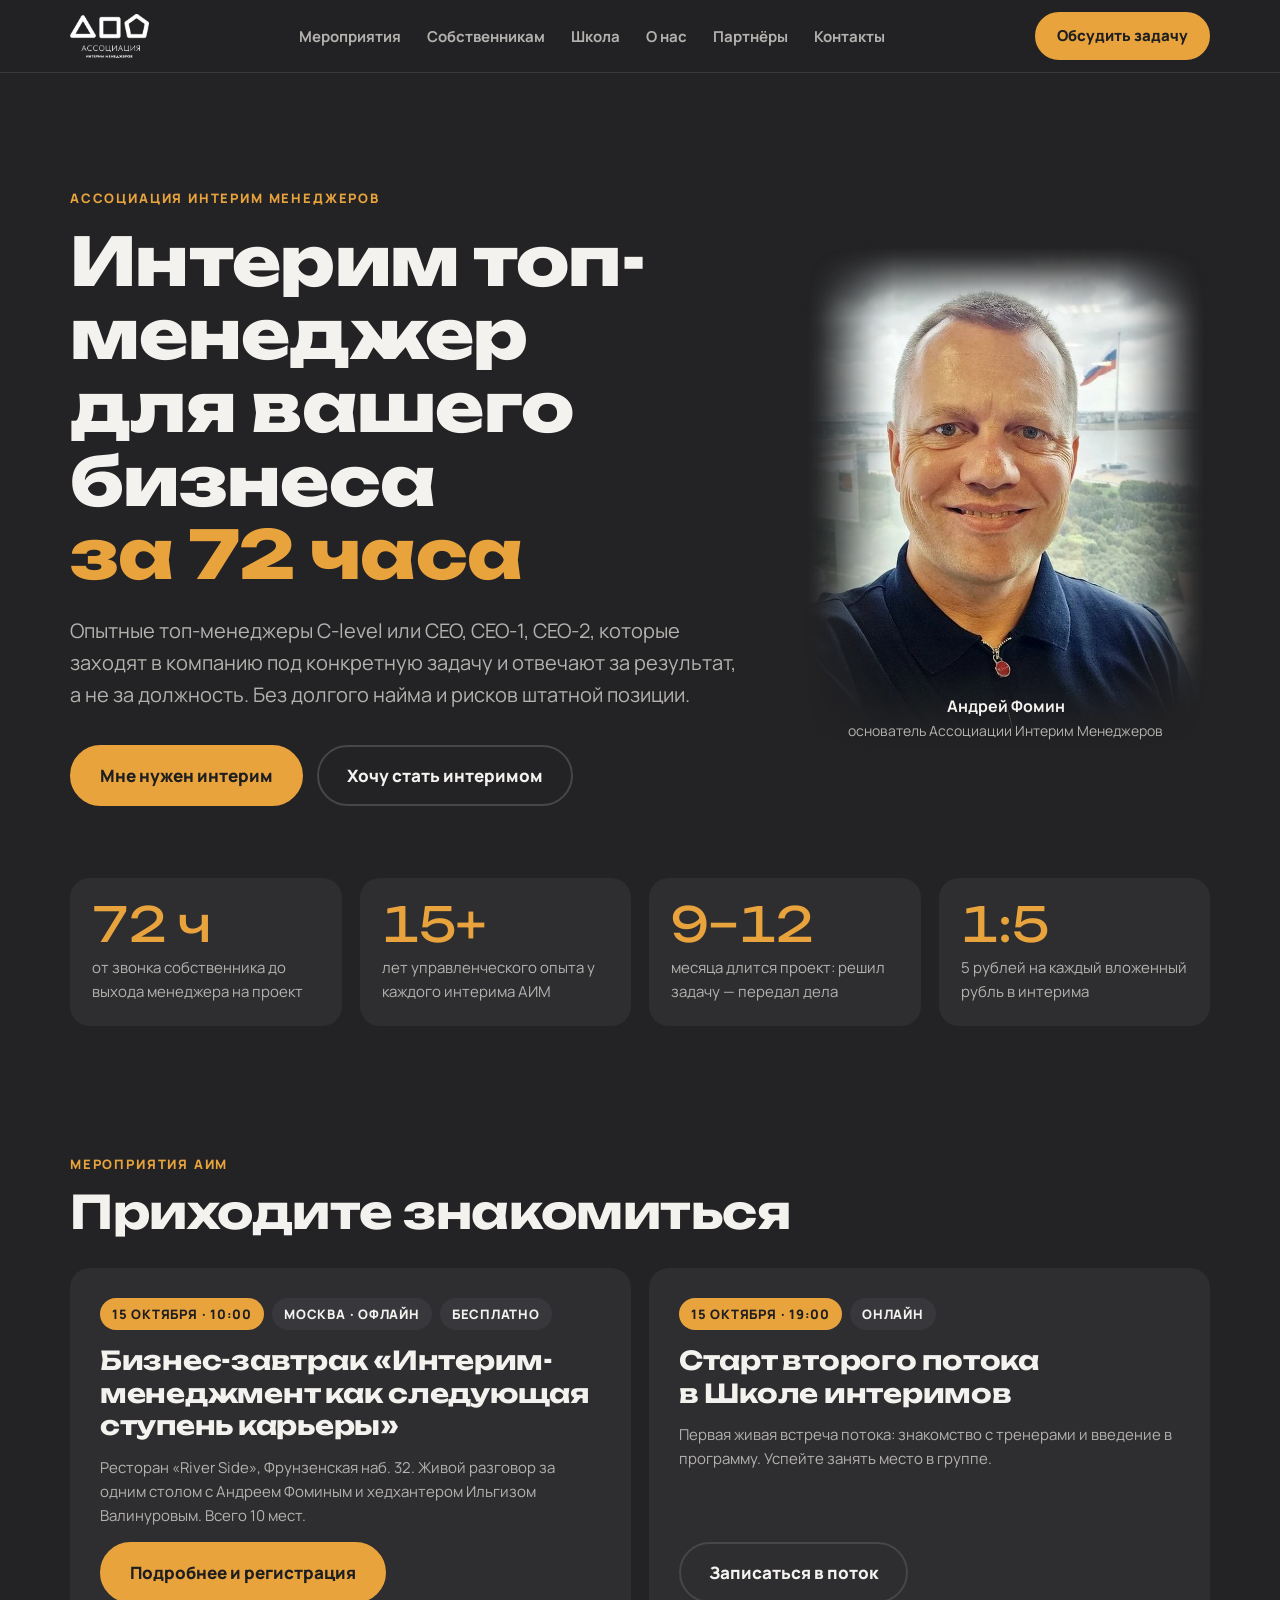
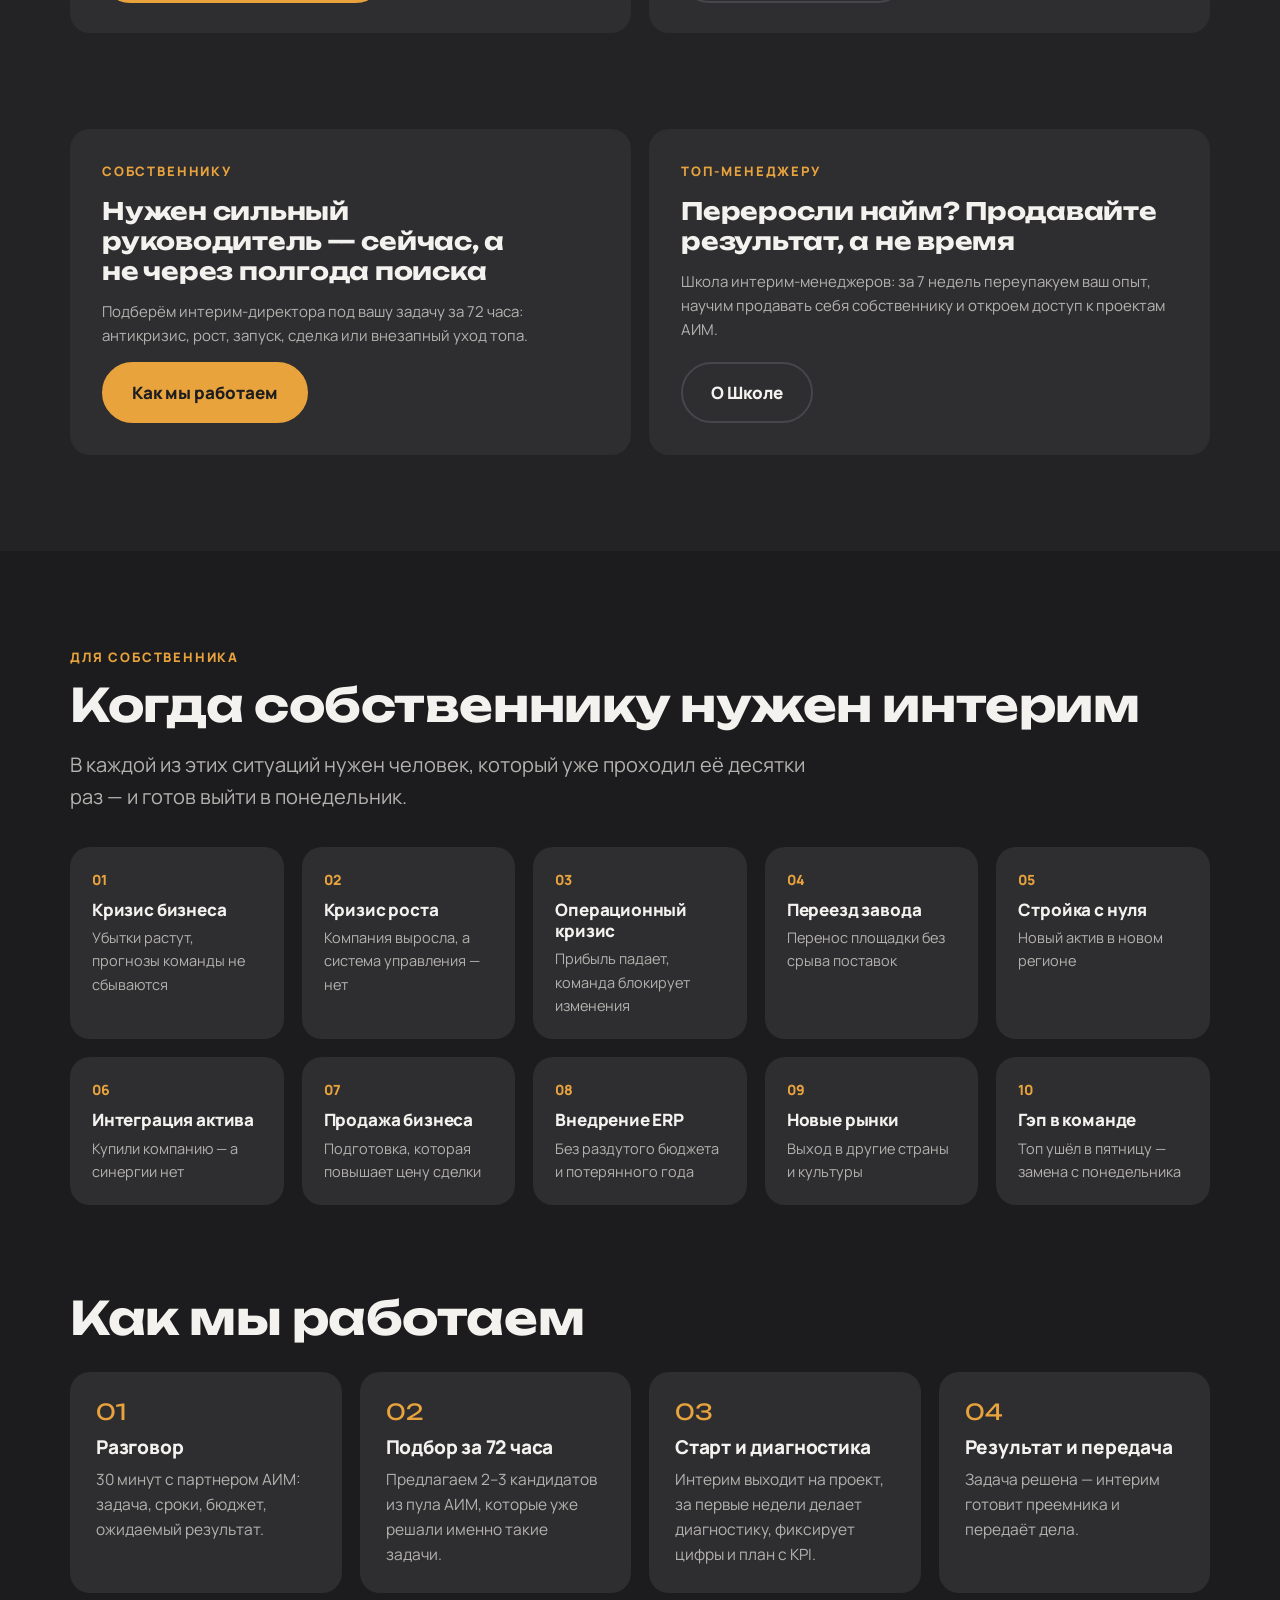
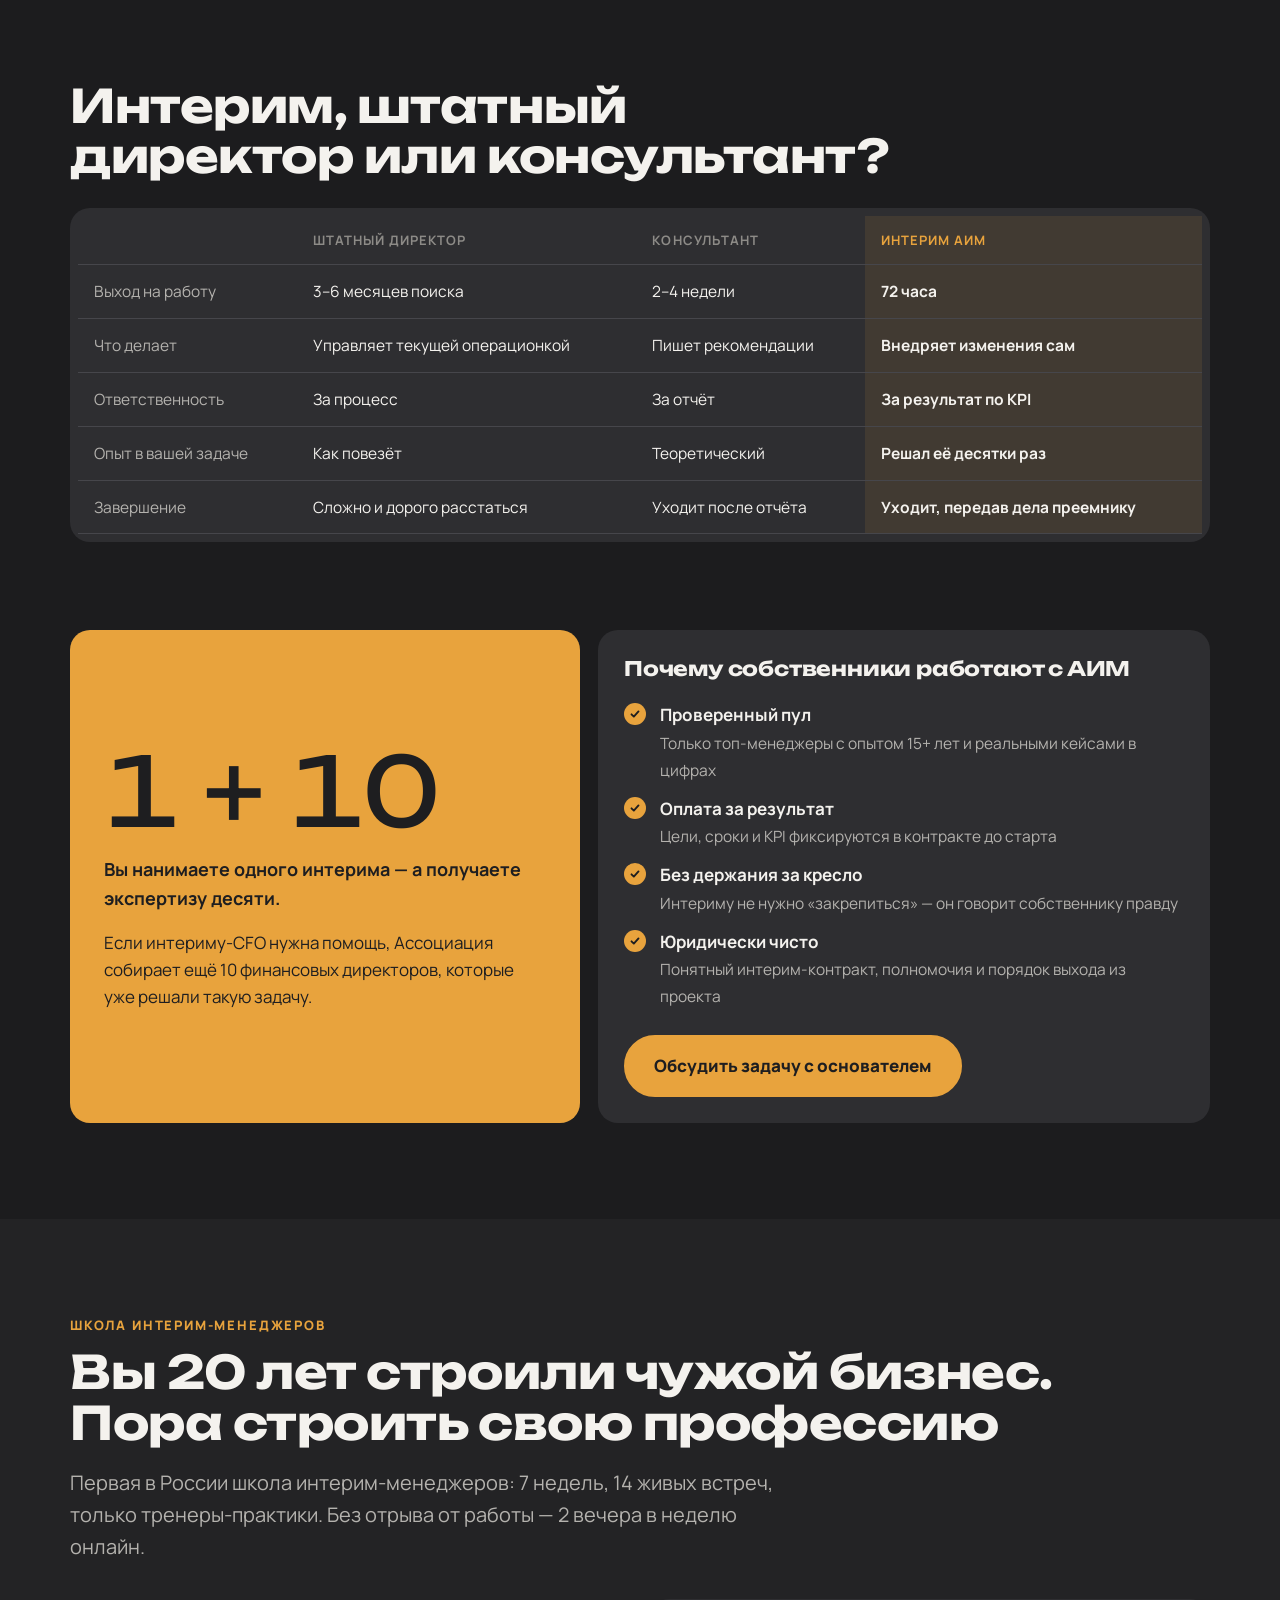
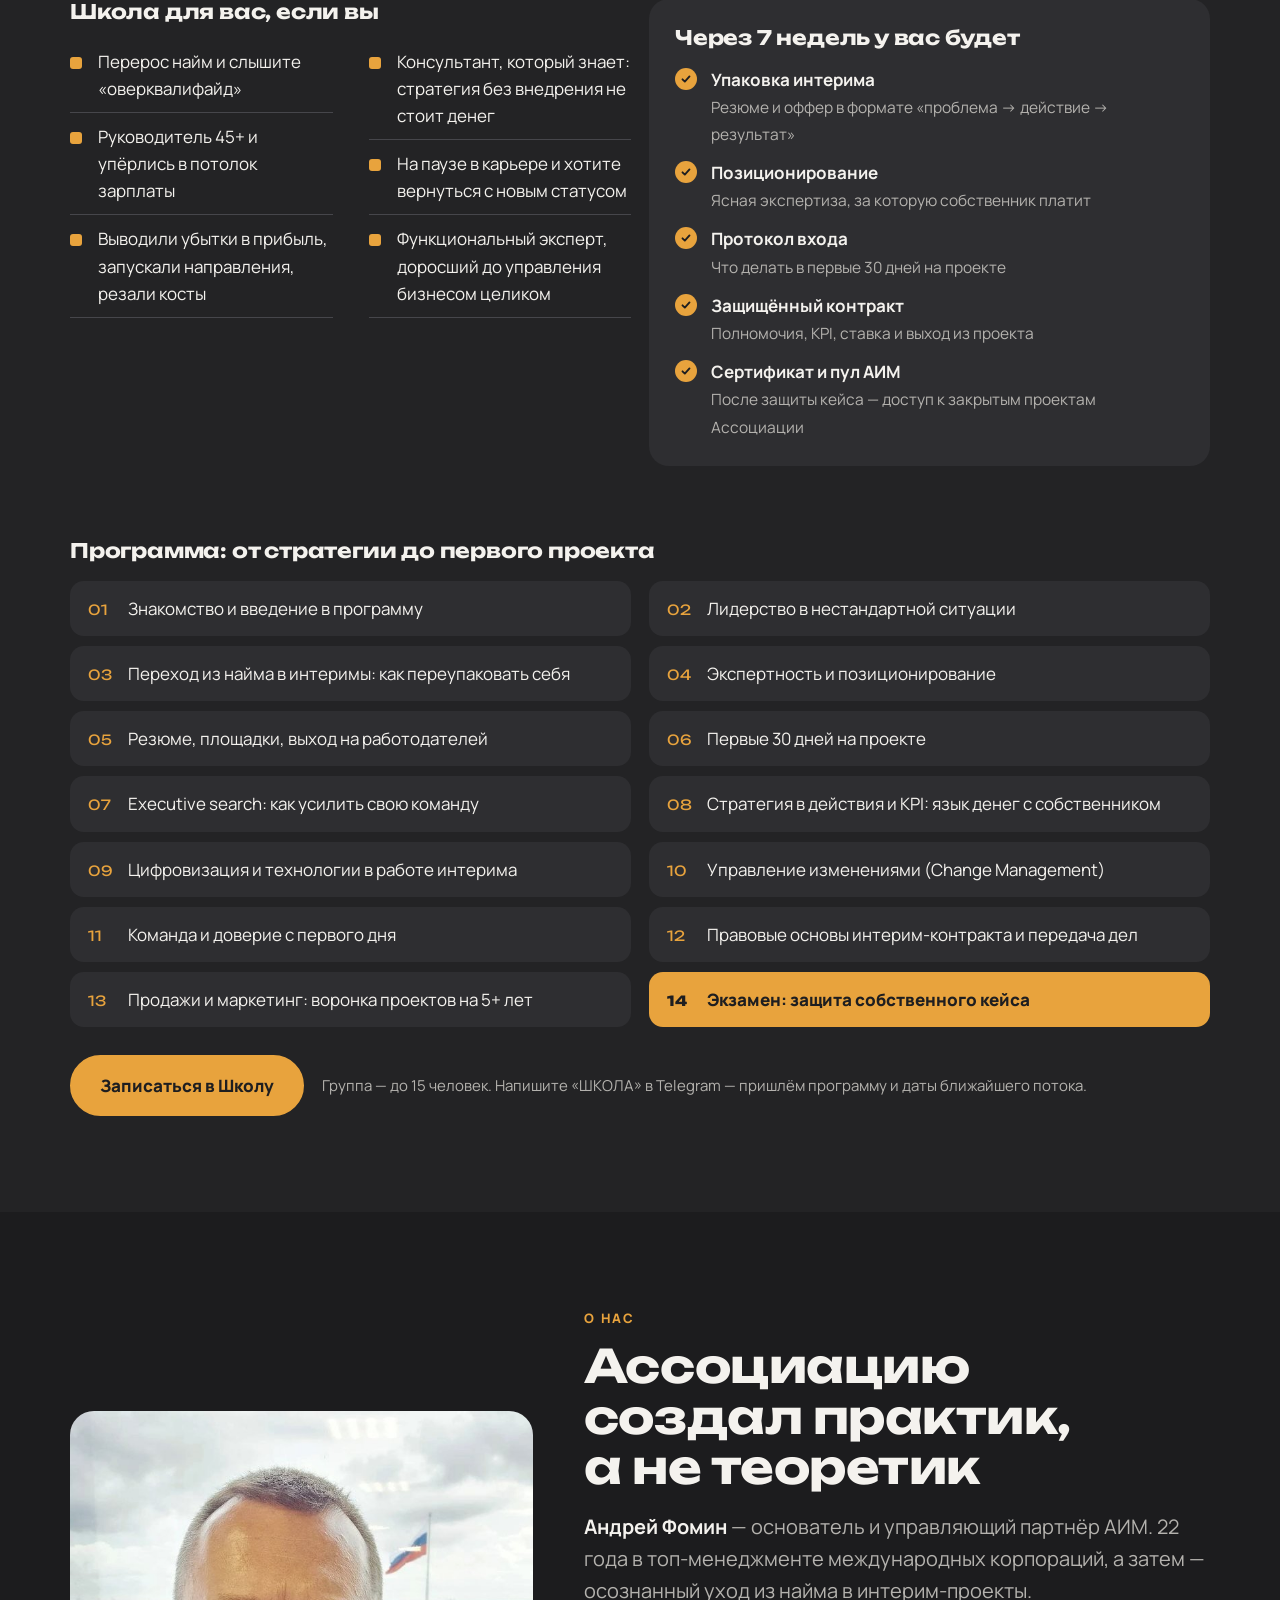
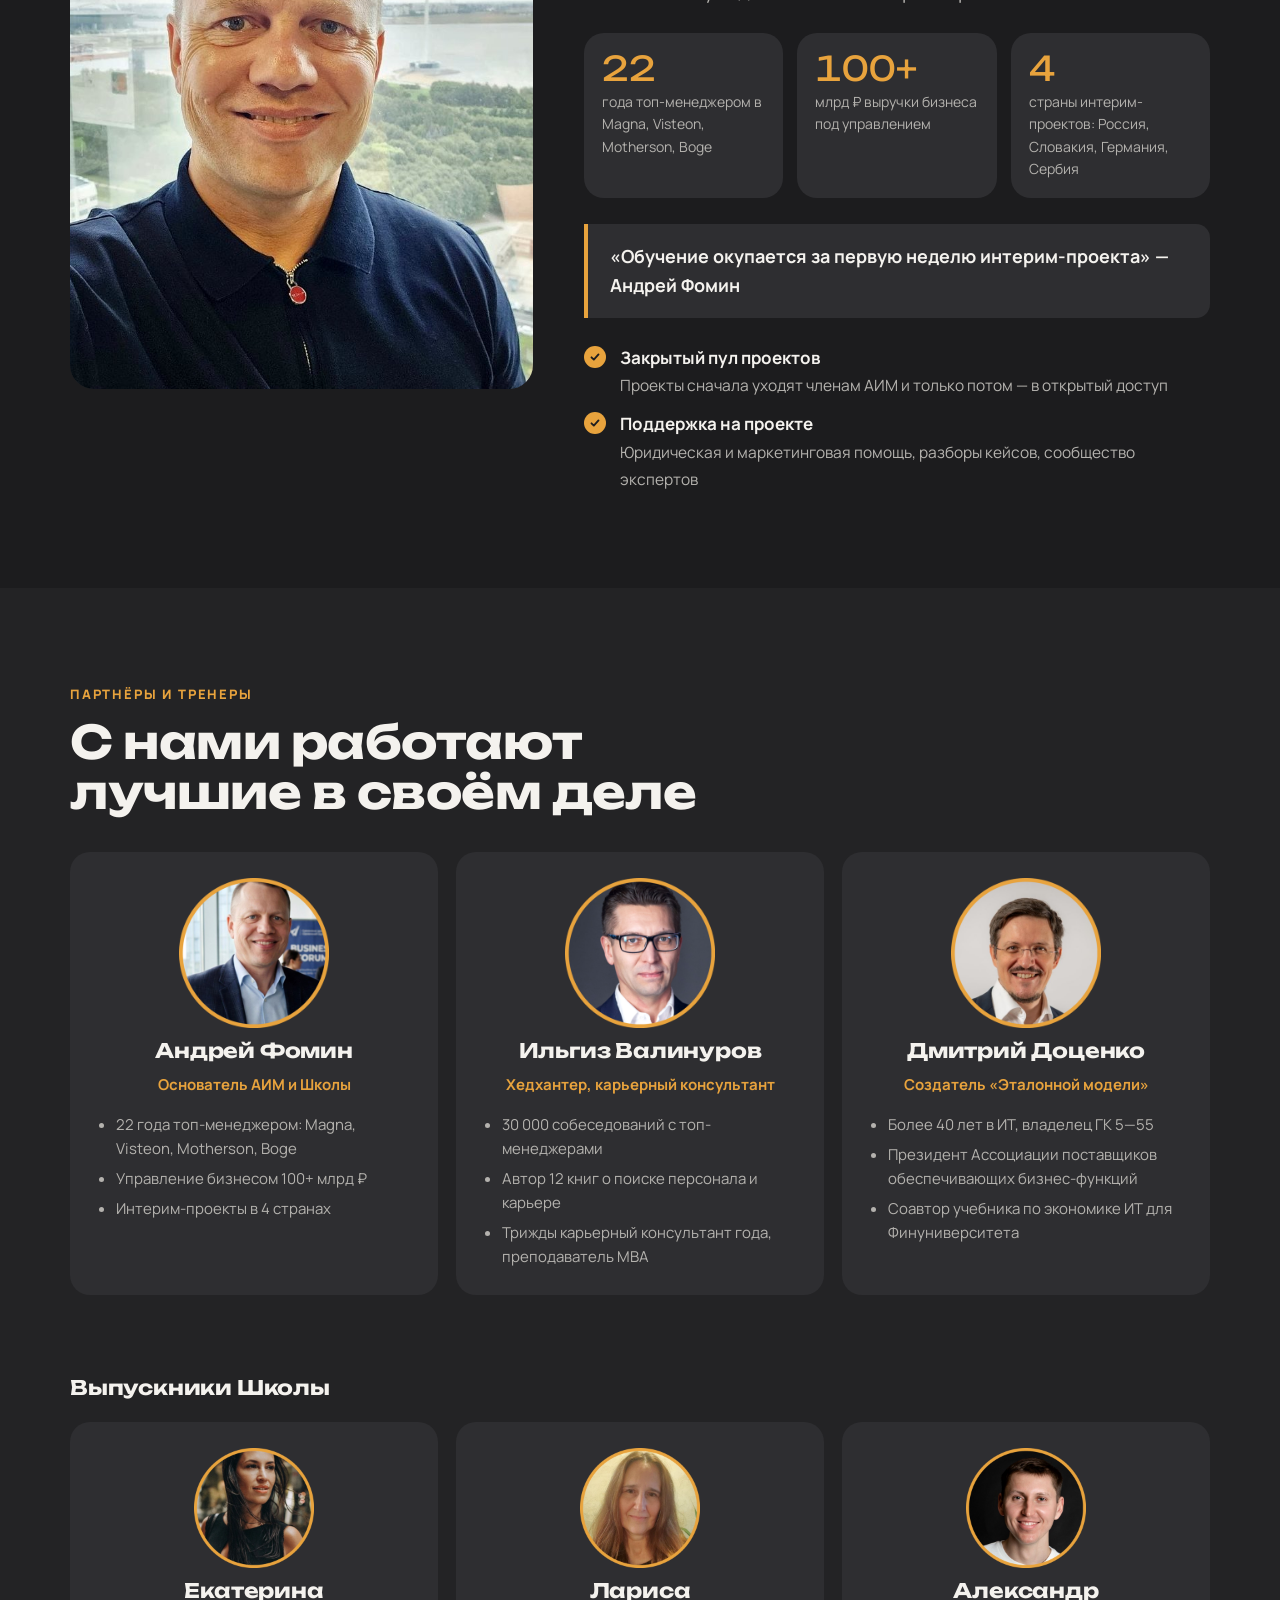
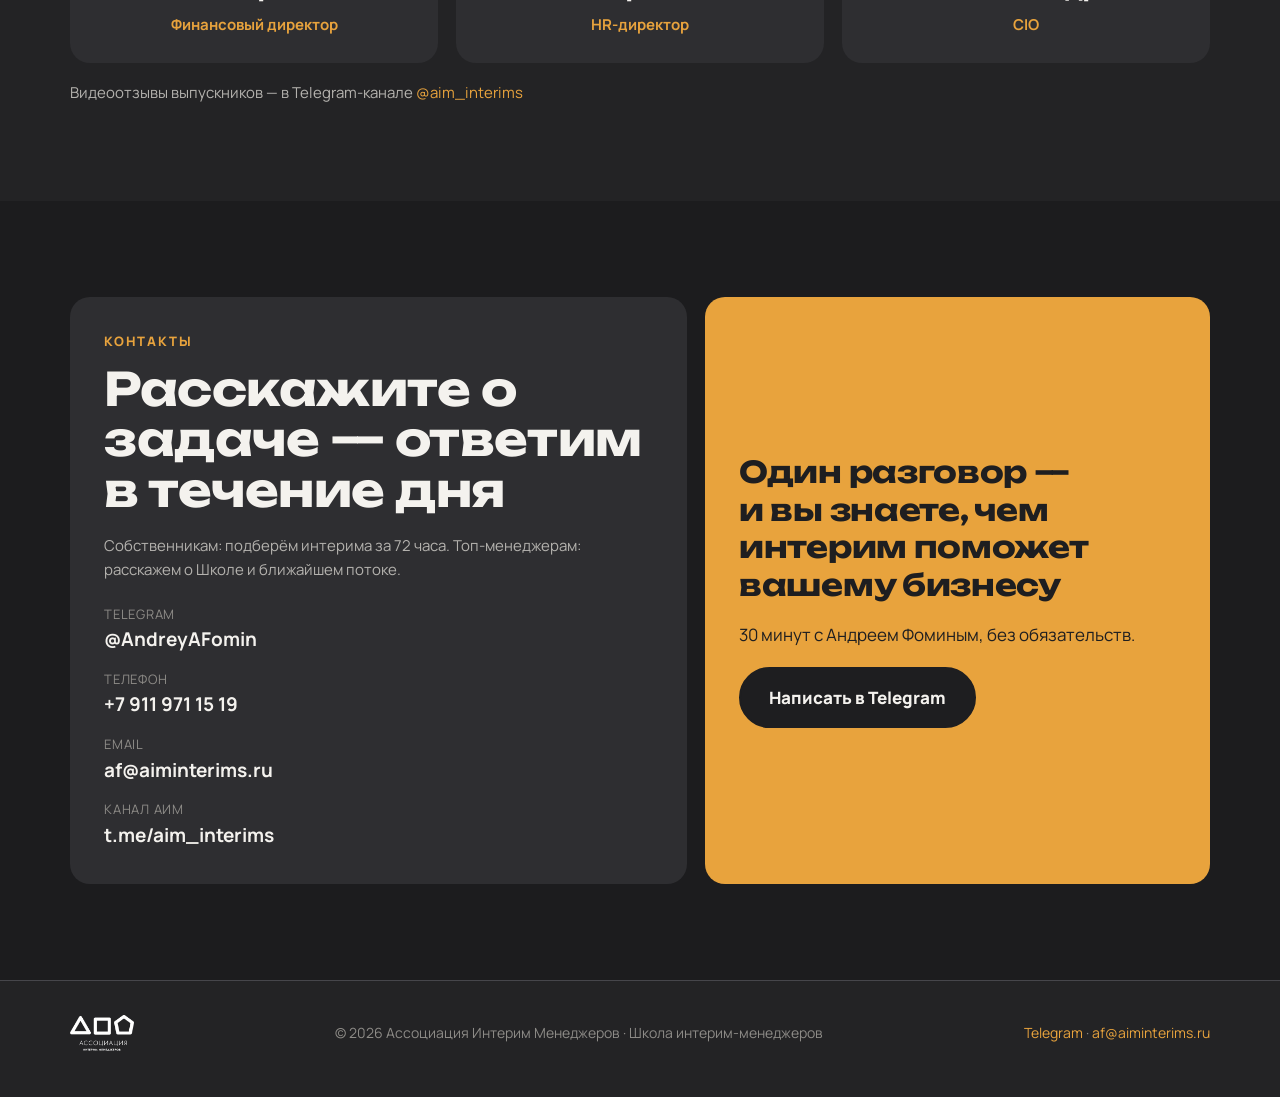
==== commit 66b1808e: "Сайт АИМ: мягкие края фото в первом блоке, новая формулировка C-level Co-Authored-By: Claude Opus 5." ====
--- a/aim/index.html
+++ b/aim/index.html
@@ -61,9 +61,9 @@
 /* hero */
 .hero{position:relative;overflow:hidden;padding-block:clamp(56px,9vw,120px) clamp(48px,7vw,90px)}
 .hero-grid{display:grid;grid-template-columns:1.25fr .75fr;gap:clamp(24px,4vw,56px);align-items:center}
-.hero-photo{position:relative;border-radius:28px;overflow:hidden;aspect-ratio:4/5;background:var(--surface)}
-.hero-photo img{width:100%;height:100%;object-fit:cover;object-position:50% 22%}
-.hero-photo figcaption{position:absolute;left:14px;right:14px;bottom:14px;background:rgba(28,28,30,.82);backdrop-filter:blur(6px);border-radius:14px;padding:12px 16px;font-size:14px;color:var(--muted)}
+.hero-photo{position:relative;aspect-ratio:4/5}
+.hero-photo img{width:100%;height:100%;object-fit:contain;object-position:50% 50%}
+.hero-photo figcaption{position:absolute;left:0;right:0;bottom:2%;text-align:center;font-size:14px;color:var(--muted)}
 .hero-photo figcaption b{display:block;color:var(--fg);font-size:16px}
 .hero h1{font-size:clamp(34px,5.2vw,68px);font-weight:800;max-width:15ch}
 /* events */
@@ -223,13 +223,13 @@
    <div>
     <div class="eyebrow">Ассоциация Интерим Менеджеров</div>
     <h1 style="margin-top:16px">Интерим топ-менеджер для вашего бизнеса <em>за 72 часа</em></h1>
-    <p class="lead">Опытные CEO, CFO, COO и директора заводов, которые заходят в компанию под конкретную задачу и отвечают за результат, а не за должность. Без долгого найма и рисков штатной позиции.</p>
+    <p class="lead">Опытные топ-менеджеры C-level или CEO, CEO-1, CEO-2, которые заходят в компанию под конкретную задачу и отвечают за результат, а не за должность. Без долгого найма и рисков штатной позиции.</p>
     <div class="cta-row">
       <a class="btn" href="#owners">Мне нужен интерим</a>
       <a class="btn ghost" href="#school">Хочу стать интеримом</a>
     </div>
    </div>
-   <figure class="hero-photo" style="margin:0"><img src="assets/andrey.jpg" alt="Андрей Фомин, основатель АИМ"><figcaption><b>Андрей Фомин</b>основатель Ассоциации Интерим Менеджеров</figcaption></figure>
+   <figure class="hero-photo" style="margin:0"><img src="assets/andrey_soft.webp" alt="Андрей Фомин, основатель АИМ"><figcaption><b>Андрей Фомин</b>основатель Ассоциации Интерим Менеджеров</figcaption></figure>
    </div>
     <div class="stats">
       <div class="card"><div class="num">72 ч</div><p>от звонка собственника до выхода менеджера на проект</p></div>
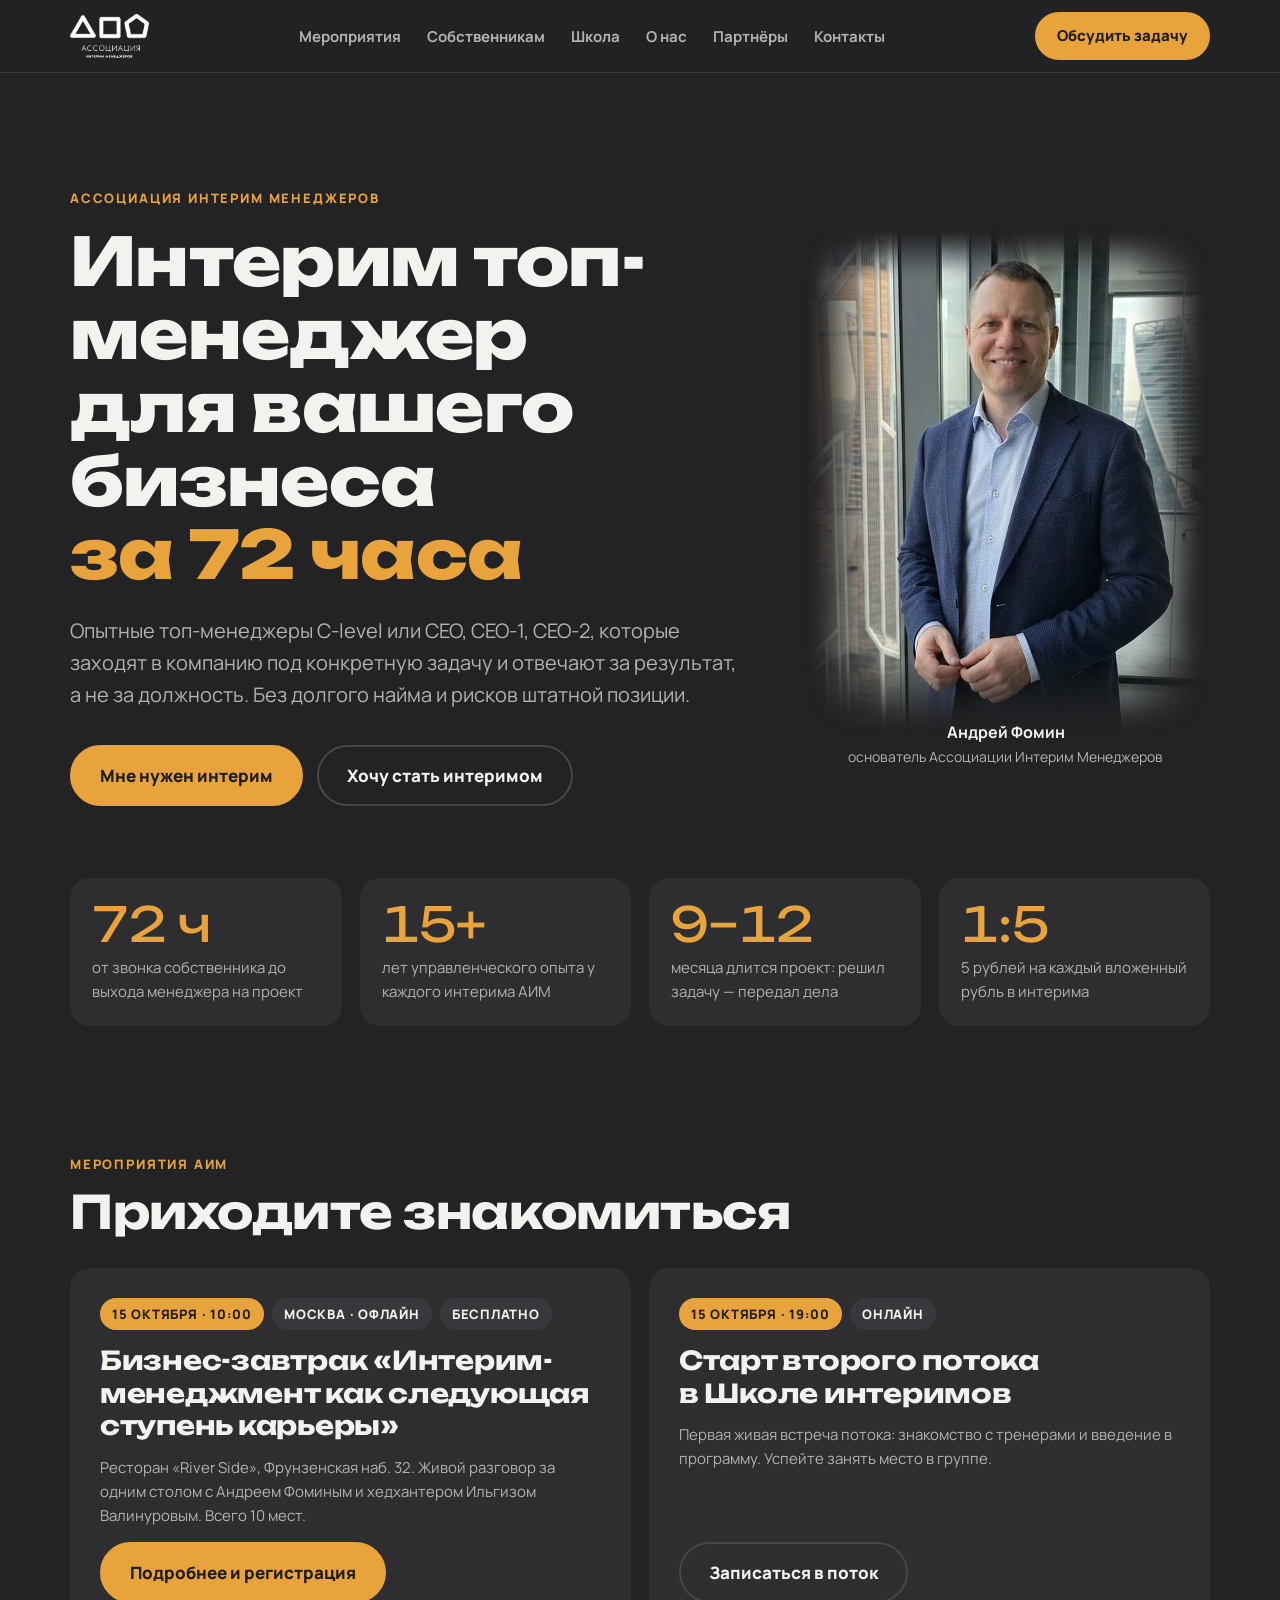
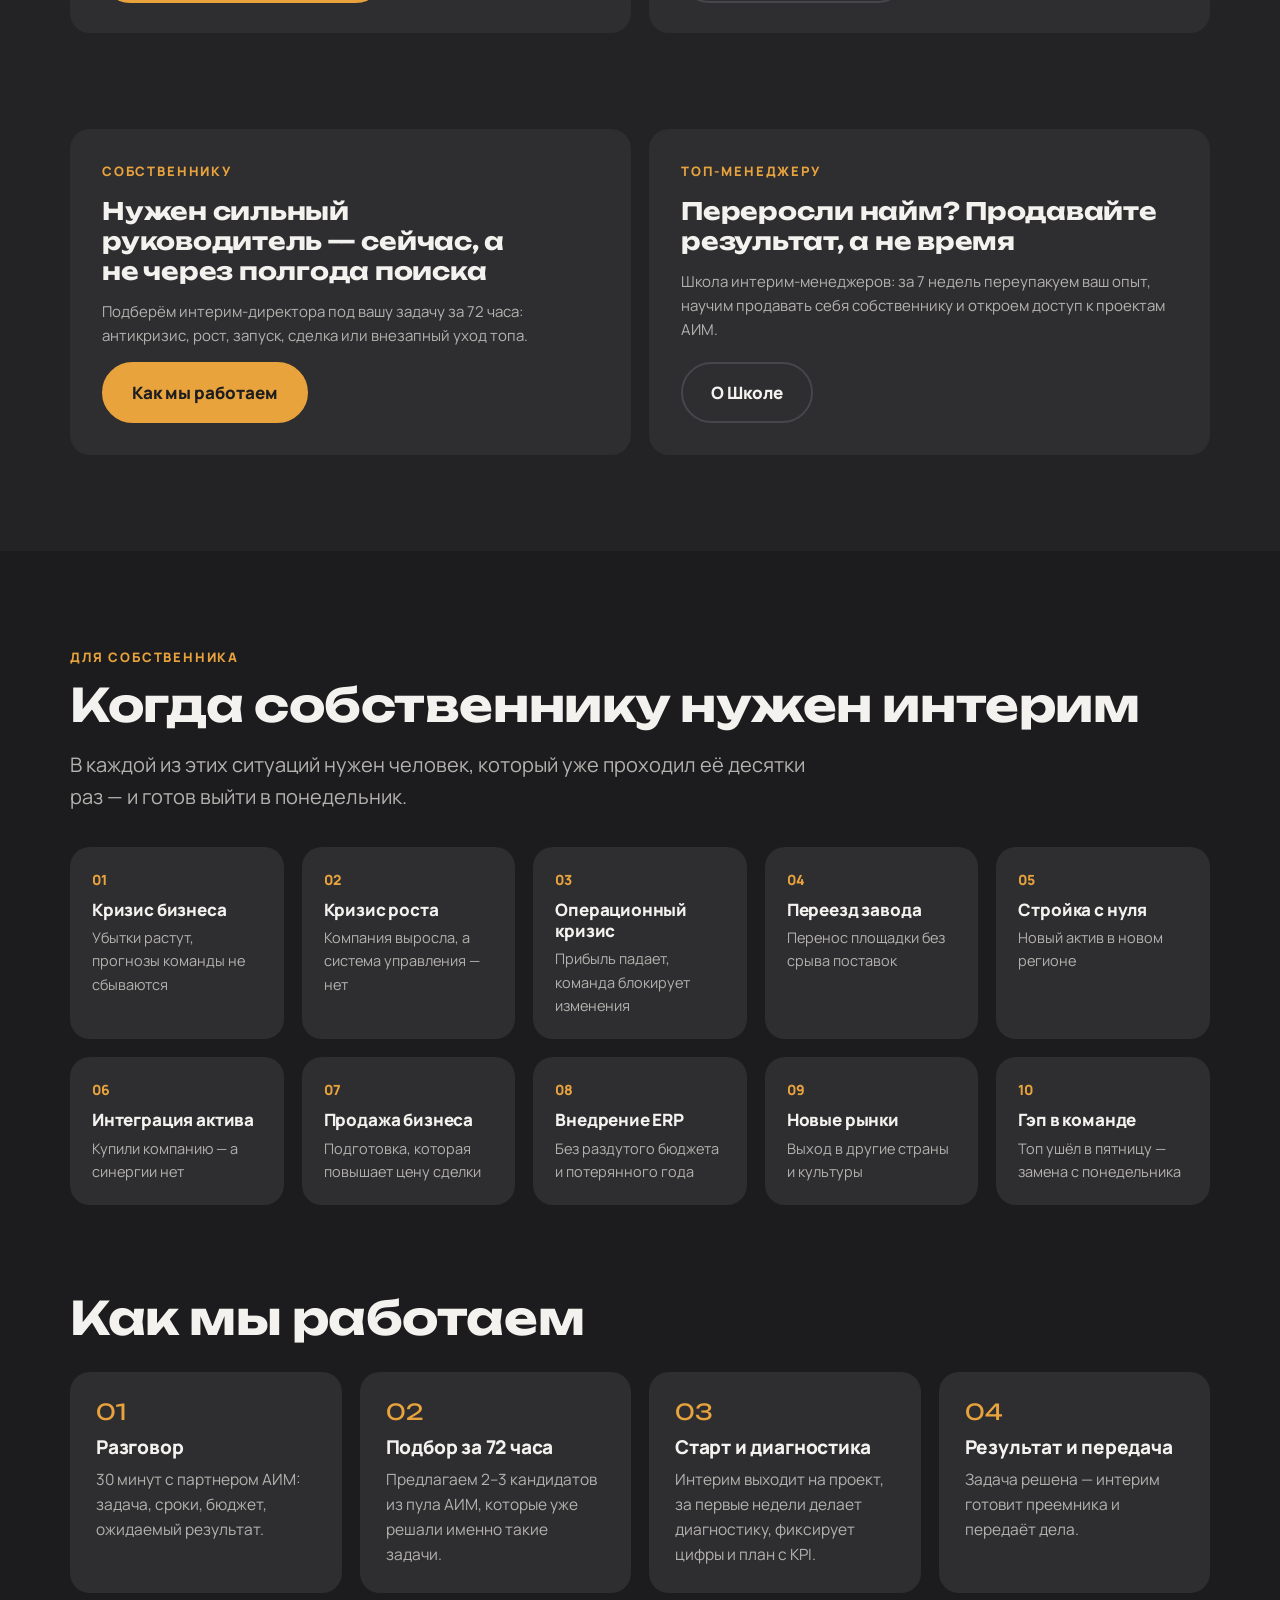
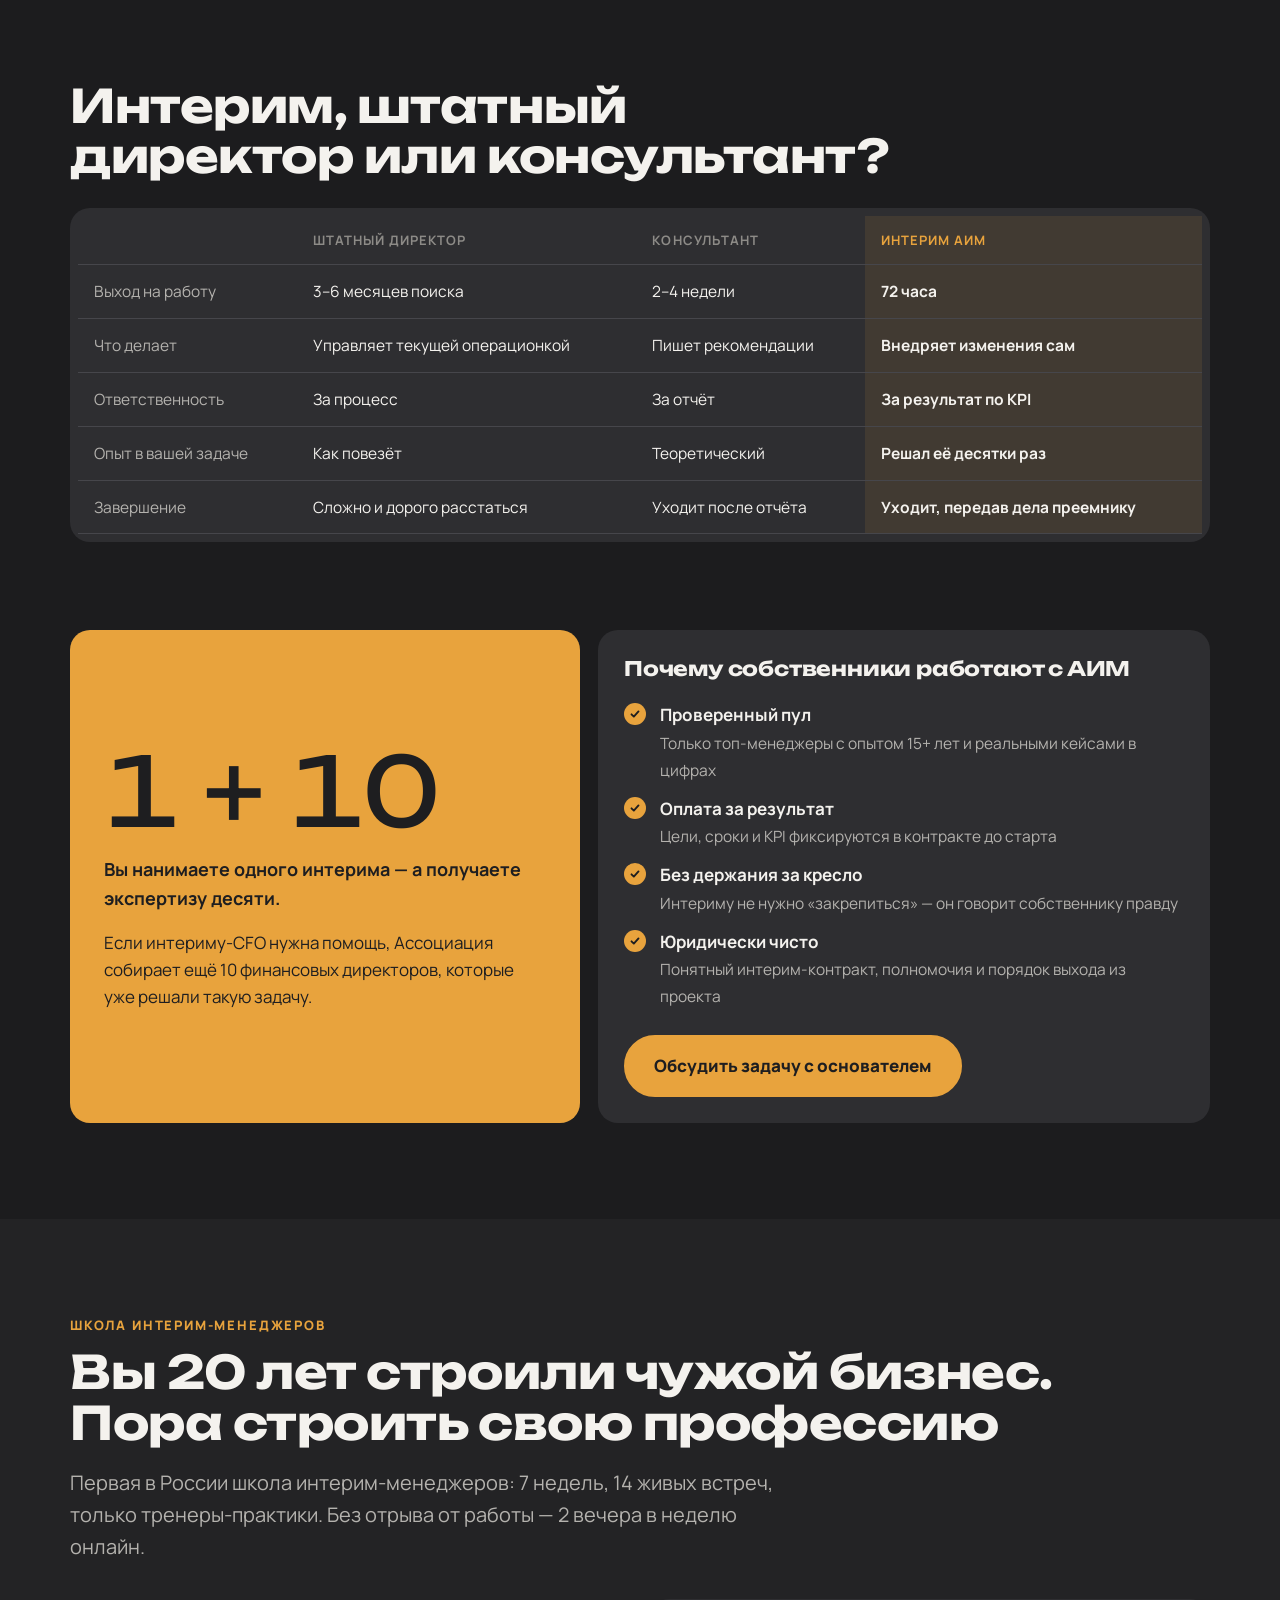
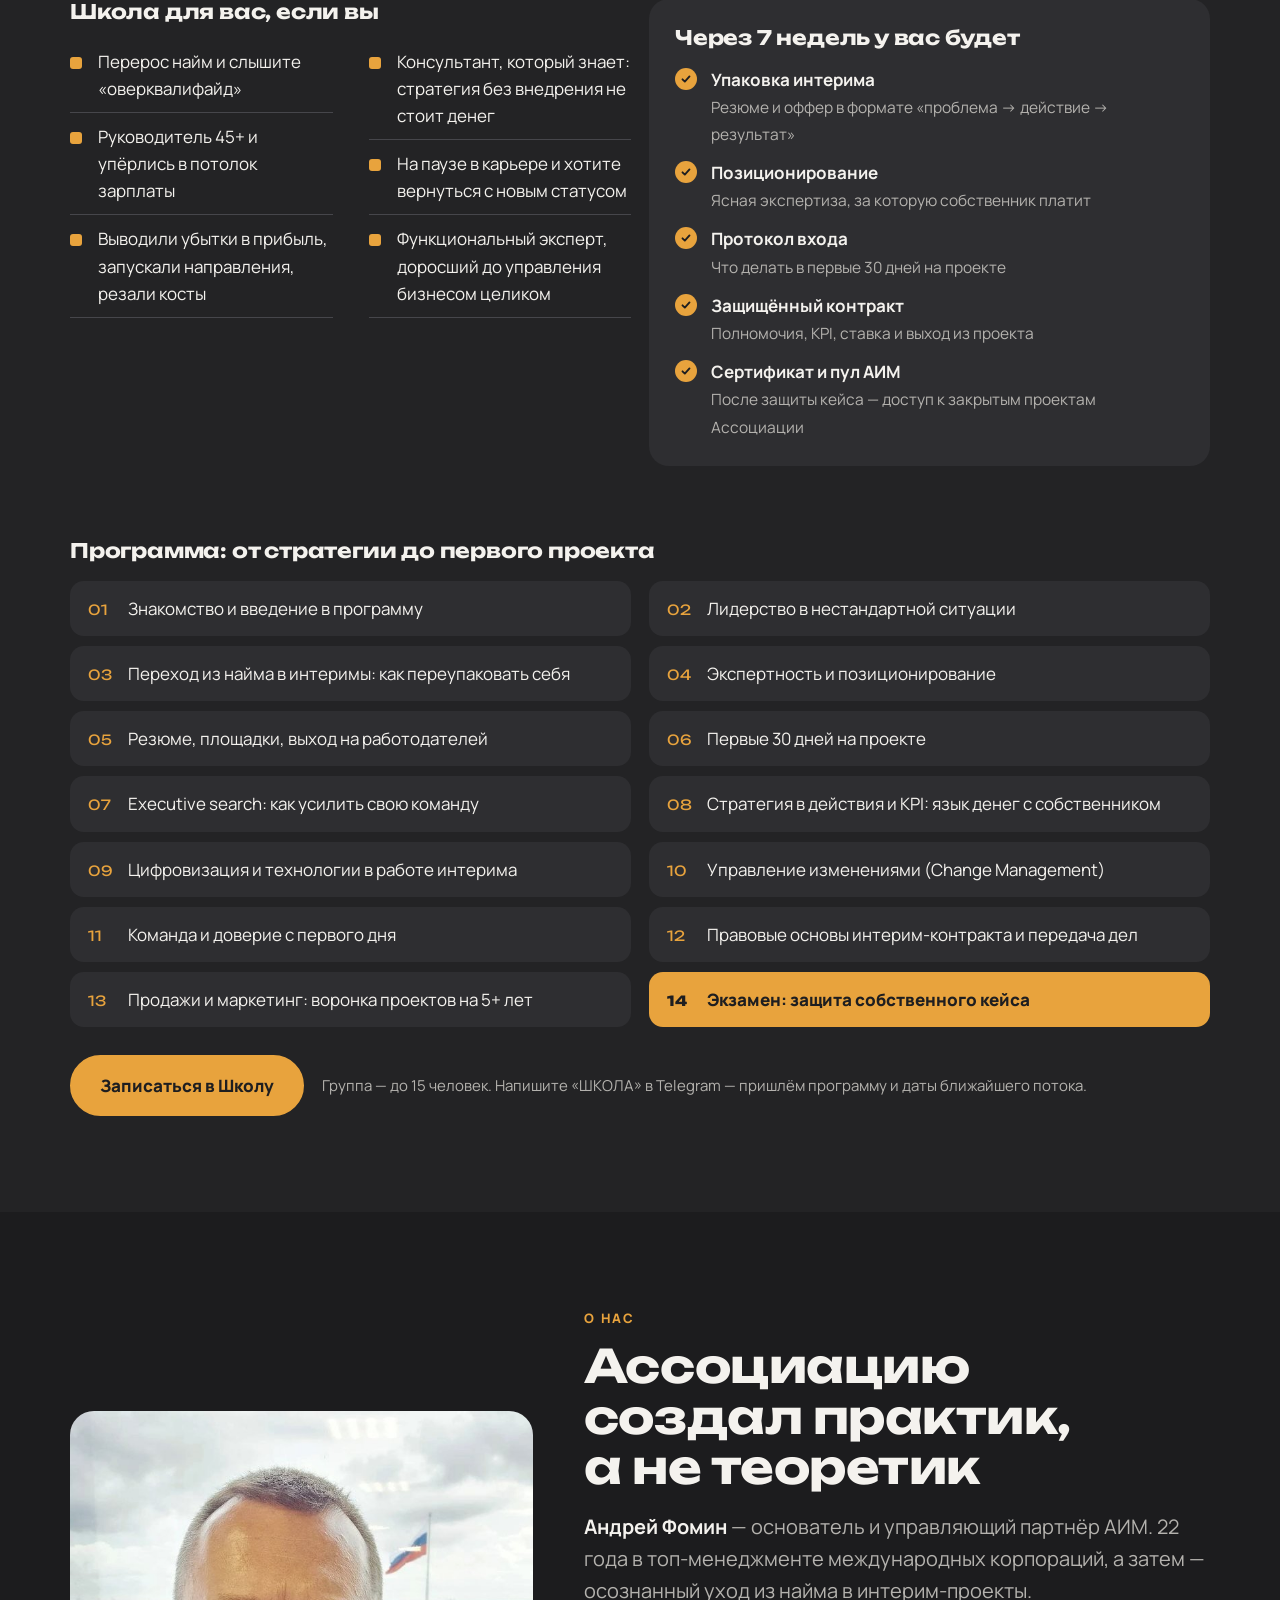
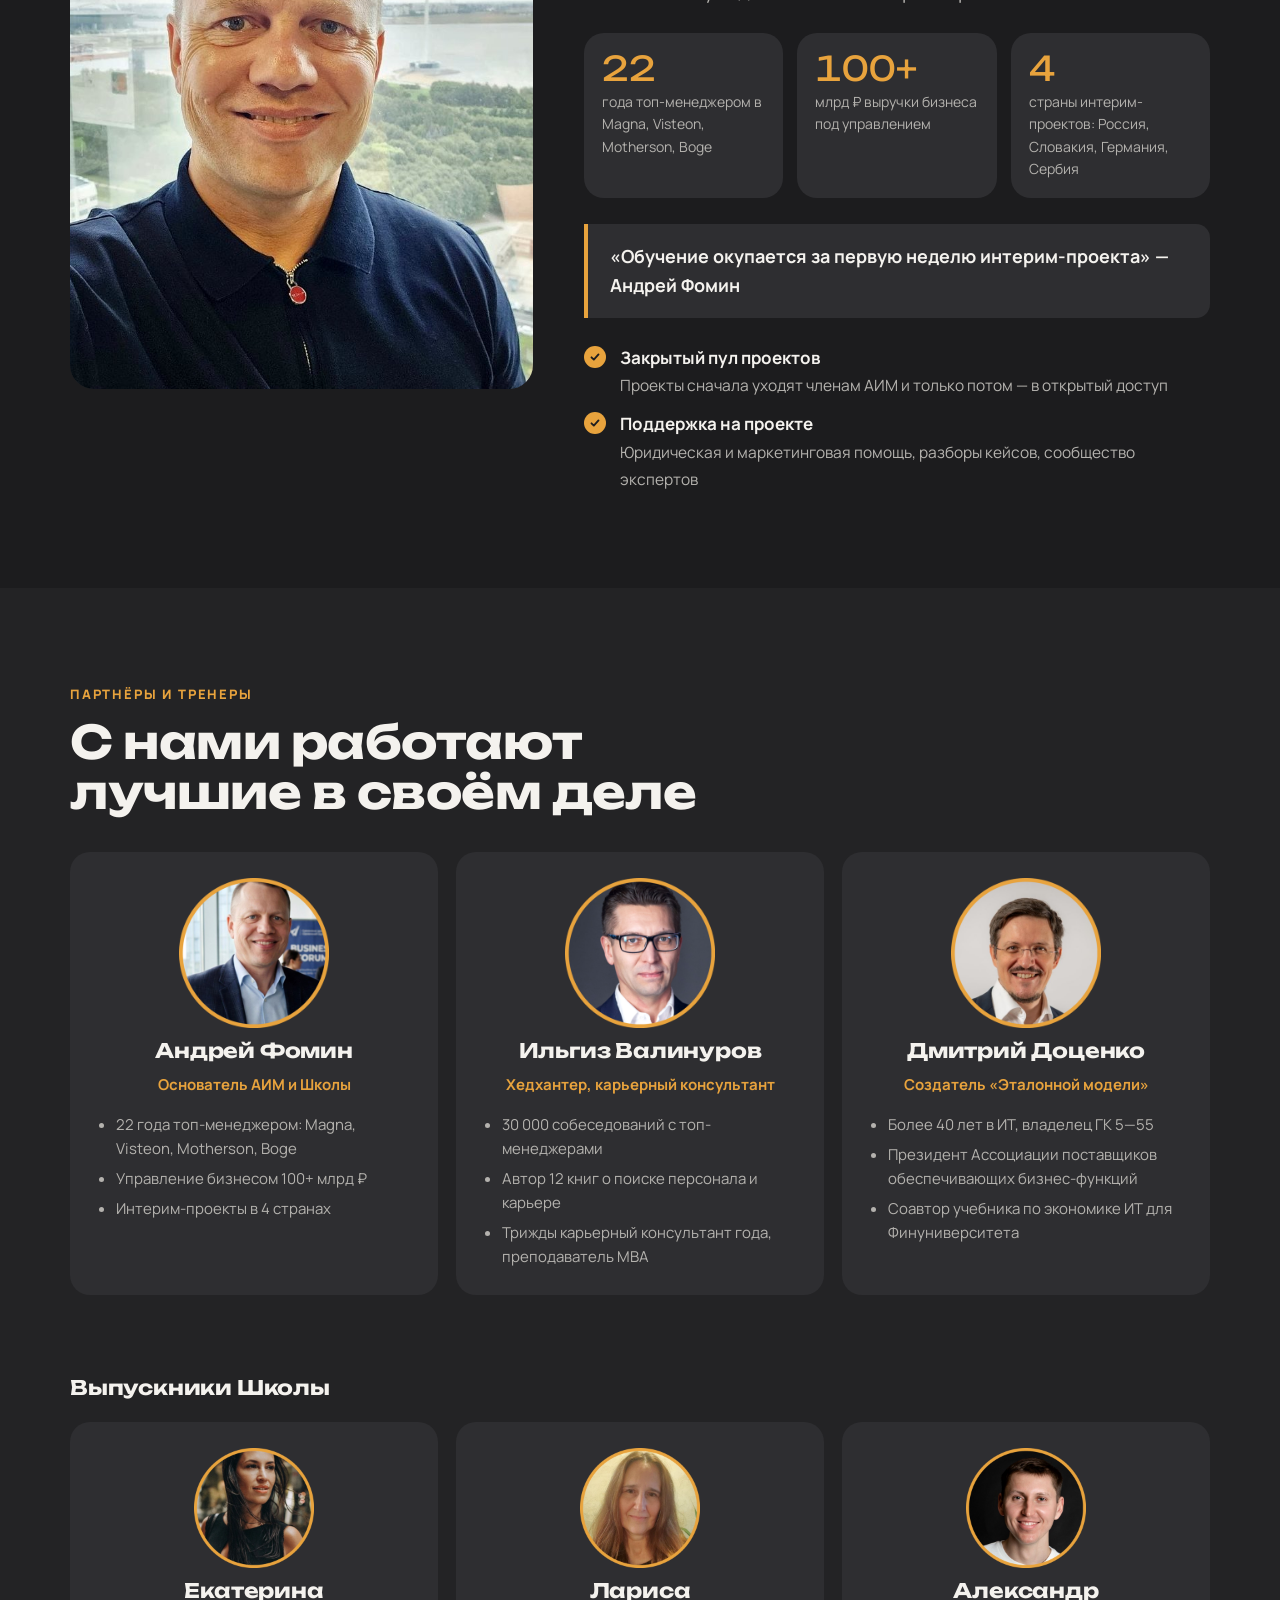
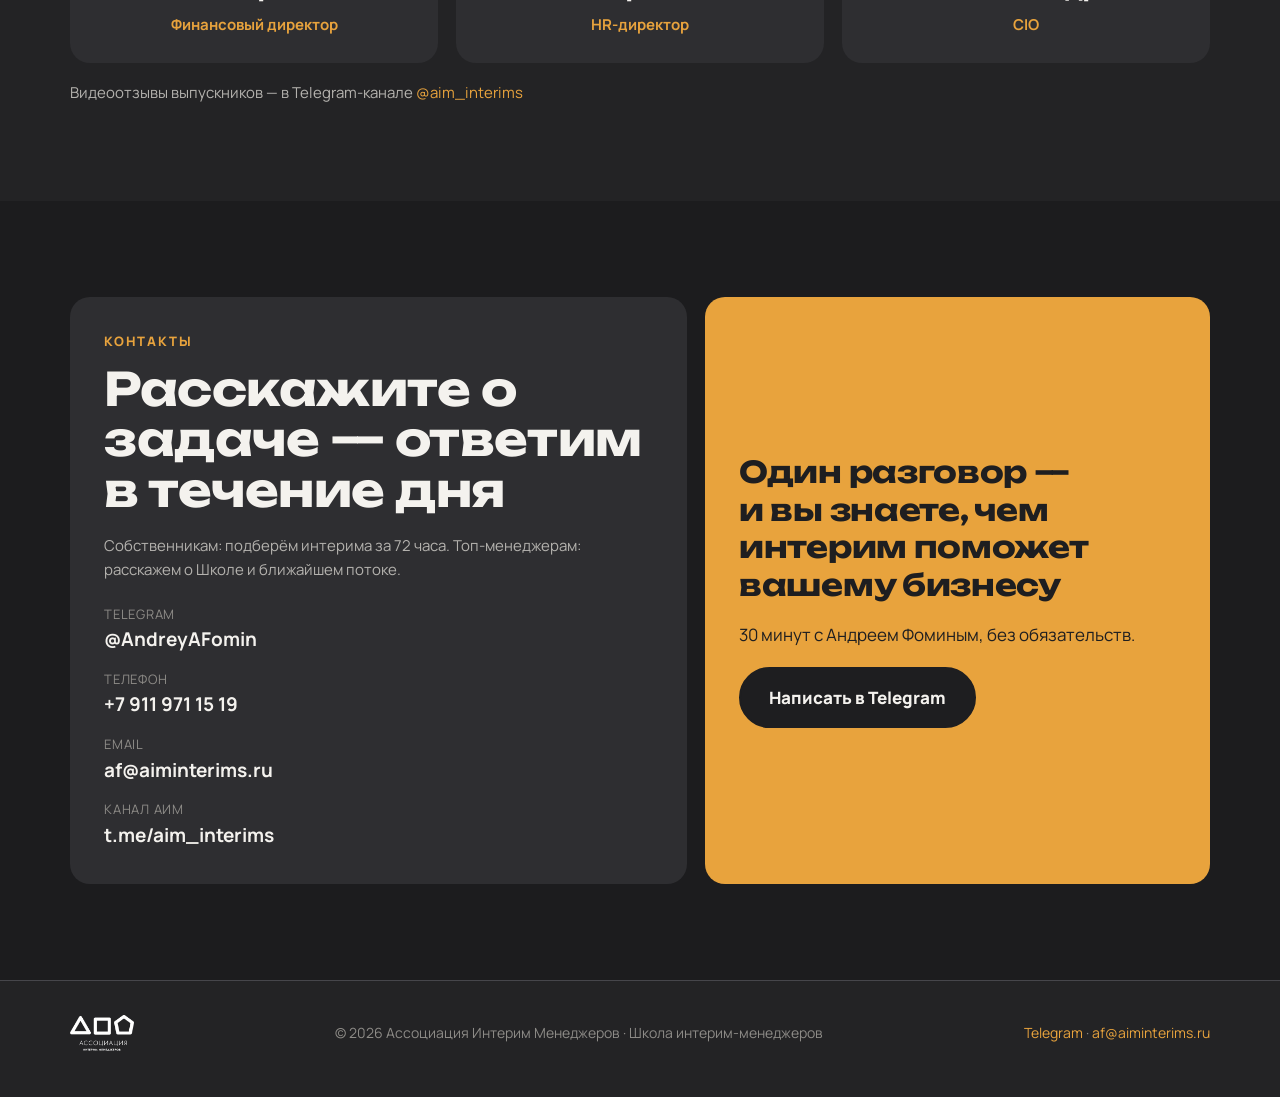
==== commit 0dcb1acc: "Сайт АИМ: новое фото в первом блоке с мягкими краями Co-Authored-By: Claude Opus 5.5 <noreply@anthro" ====
--- a/aim/index.html
+++ b/aim/index.html
@@ -61,9 +61,10 @@
 /* hero */
 .hero{position:relative;overflow:hidden;padding-block:clamp(56px,9vw,120px) clamp(48px,7vw,90px)}
 .hero-grid{display:grid;grid-template-columns:1.25fr .75fr;gap:clamp(24px,4vw,56px);align-items:center}
-.hero-photo{position:relative;aspect-ratio:4/5}
+.hero-photo{position:relative}
+.hero-photo img{aspect-ratio:4/5}
 .hero-photo img{width:100%;height:100%;object-fit:contain;object-position:50% 50%}
-.hero-photo figcaption{position:absolute;left:0;right:0;bottom:2%;text-align:center;font-size:14px;color:var(--muted)}
+.hero-photo figcaption{text-align:center;font-size:14px;color:var(--muted);margin-top:-4%}
 .hero-photo figcaption b{display:block;color:var(--fg);font-size:16px}
 .hero h1{font-size:clamp(34px,5.2vw,68px);font-weight:800;max-width:15ch}
 /* events */
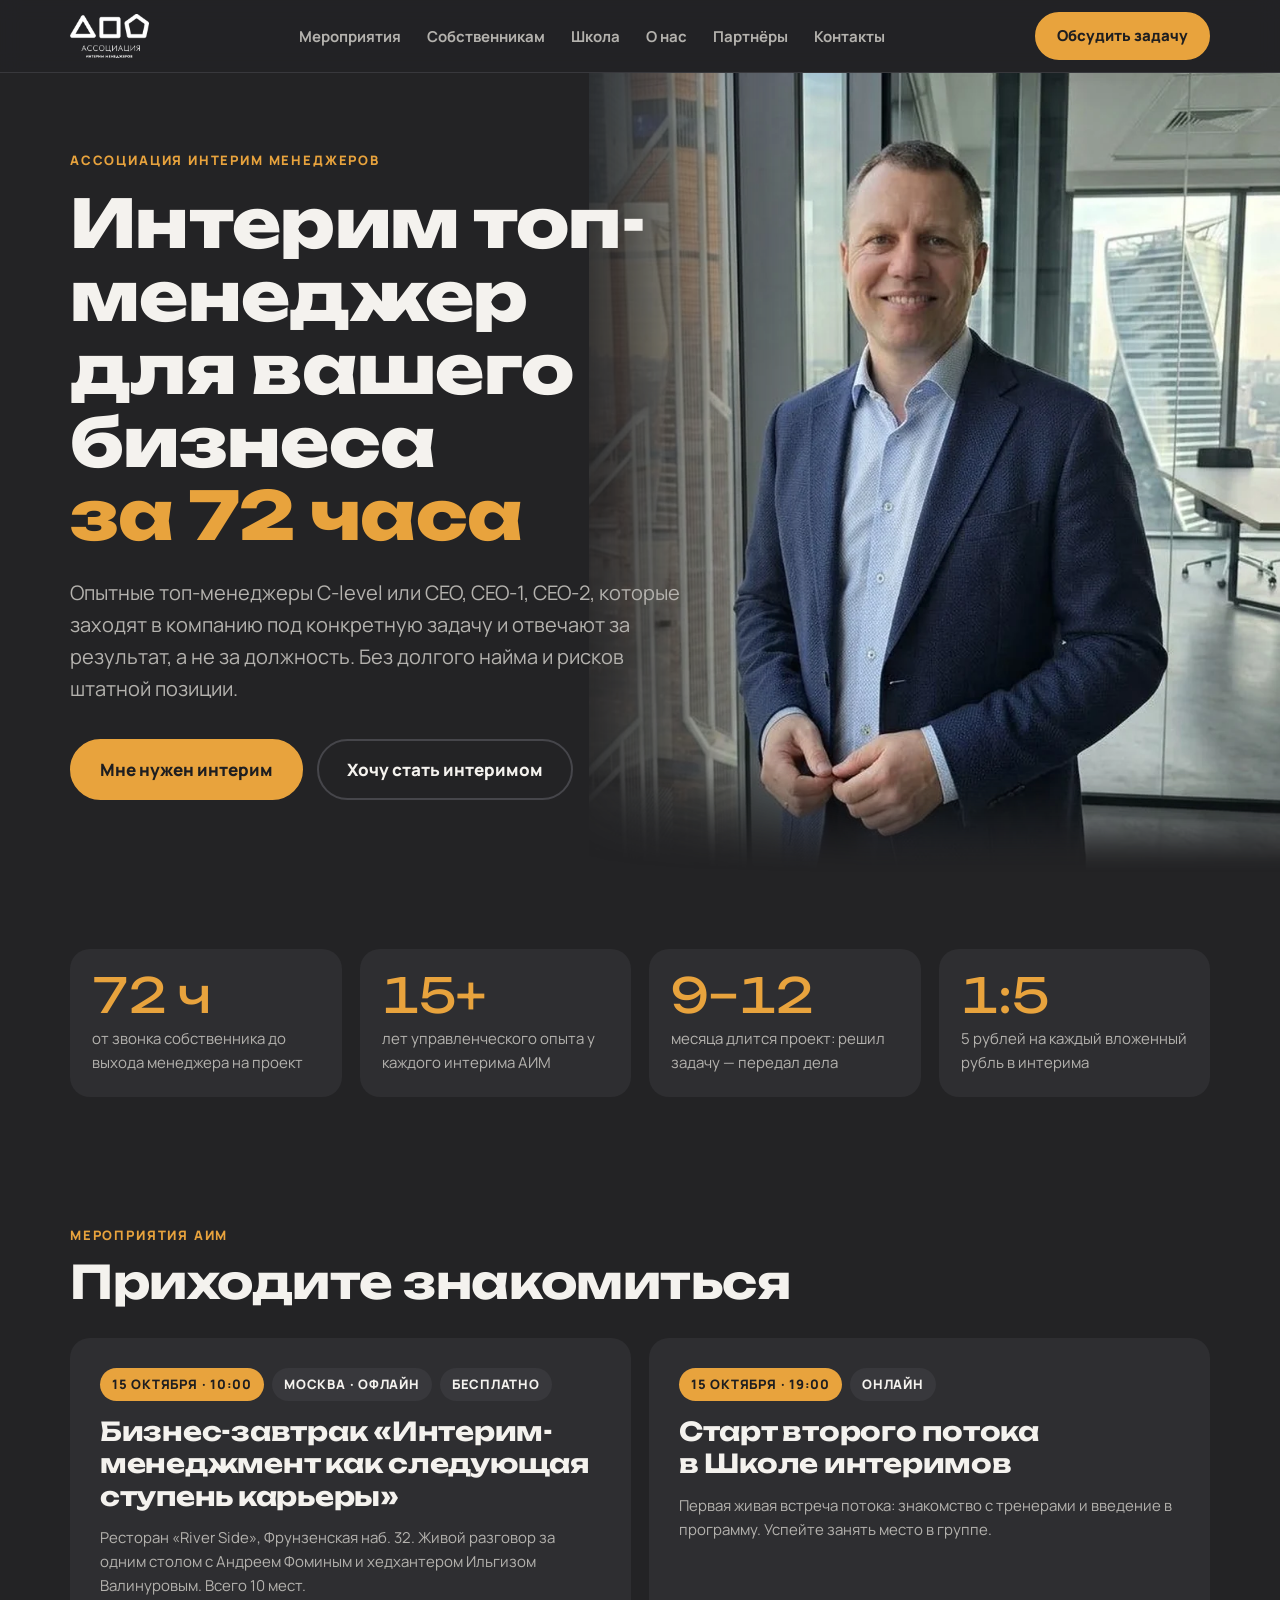
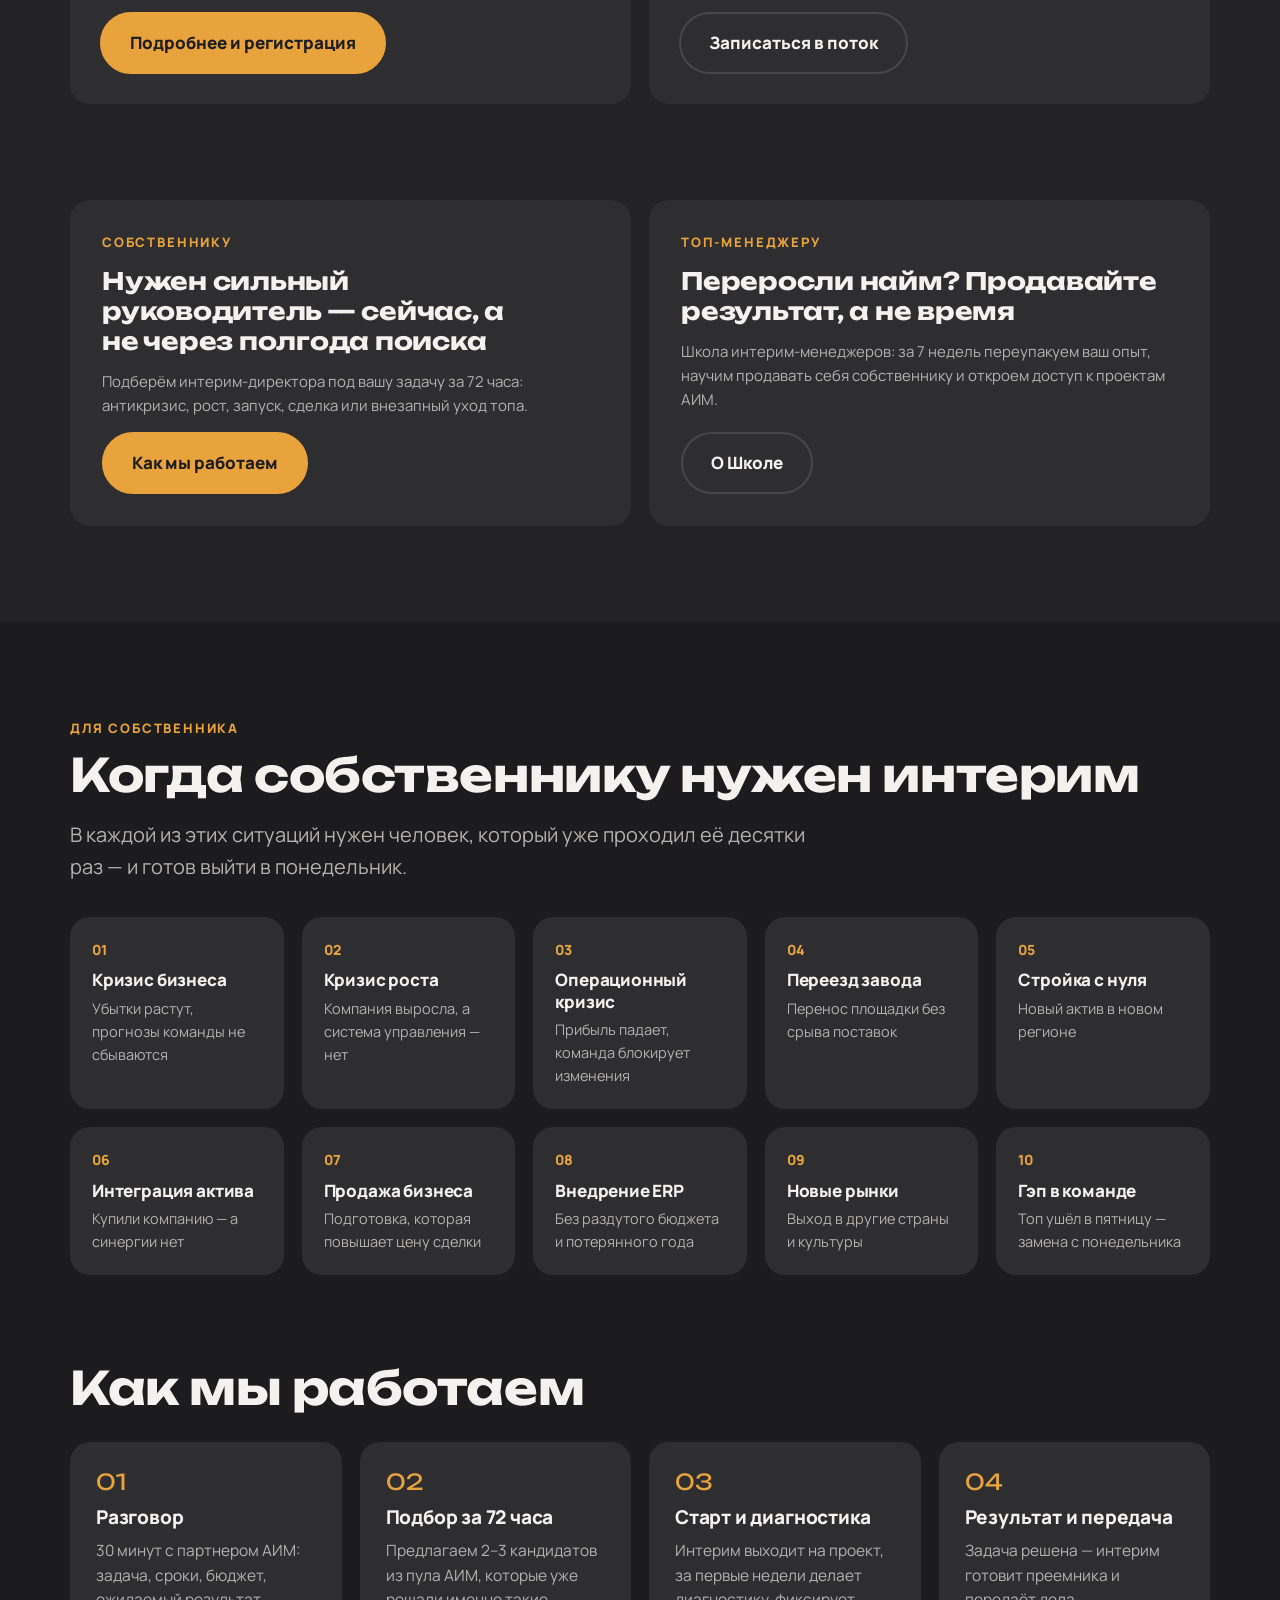
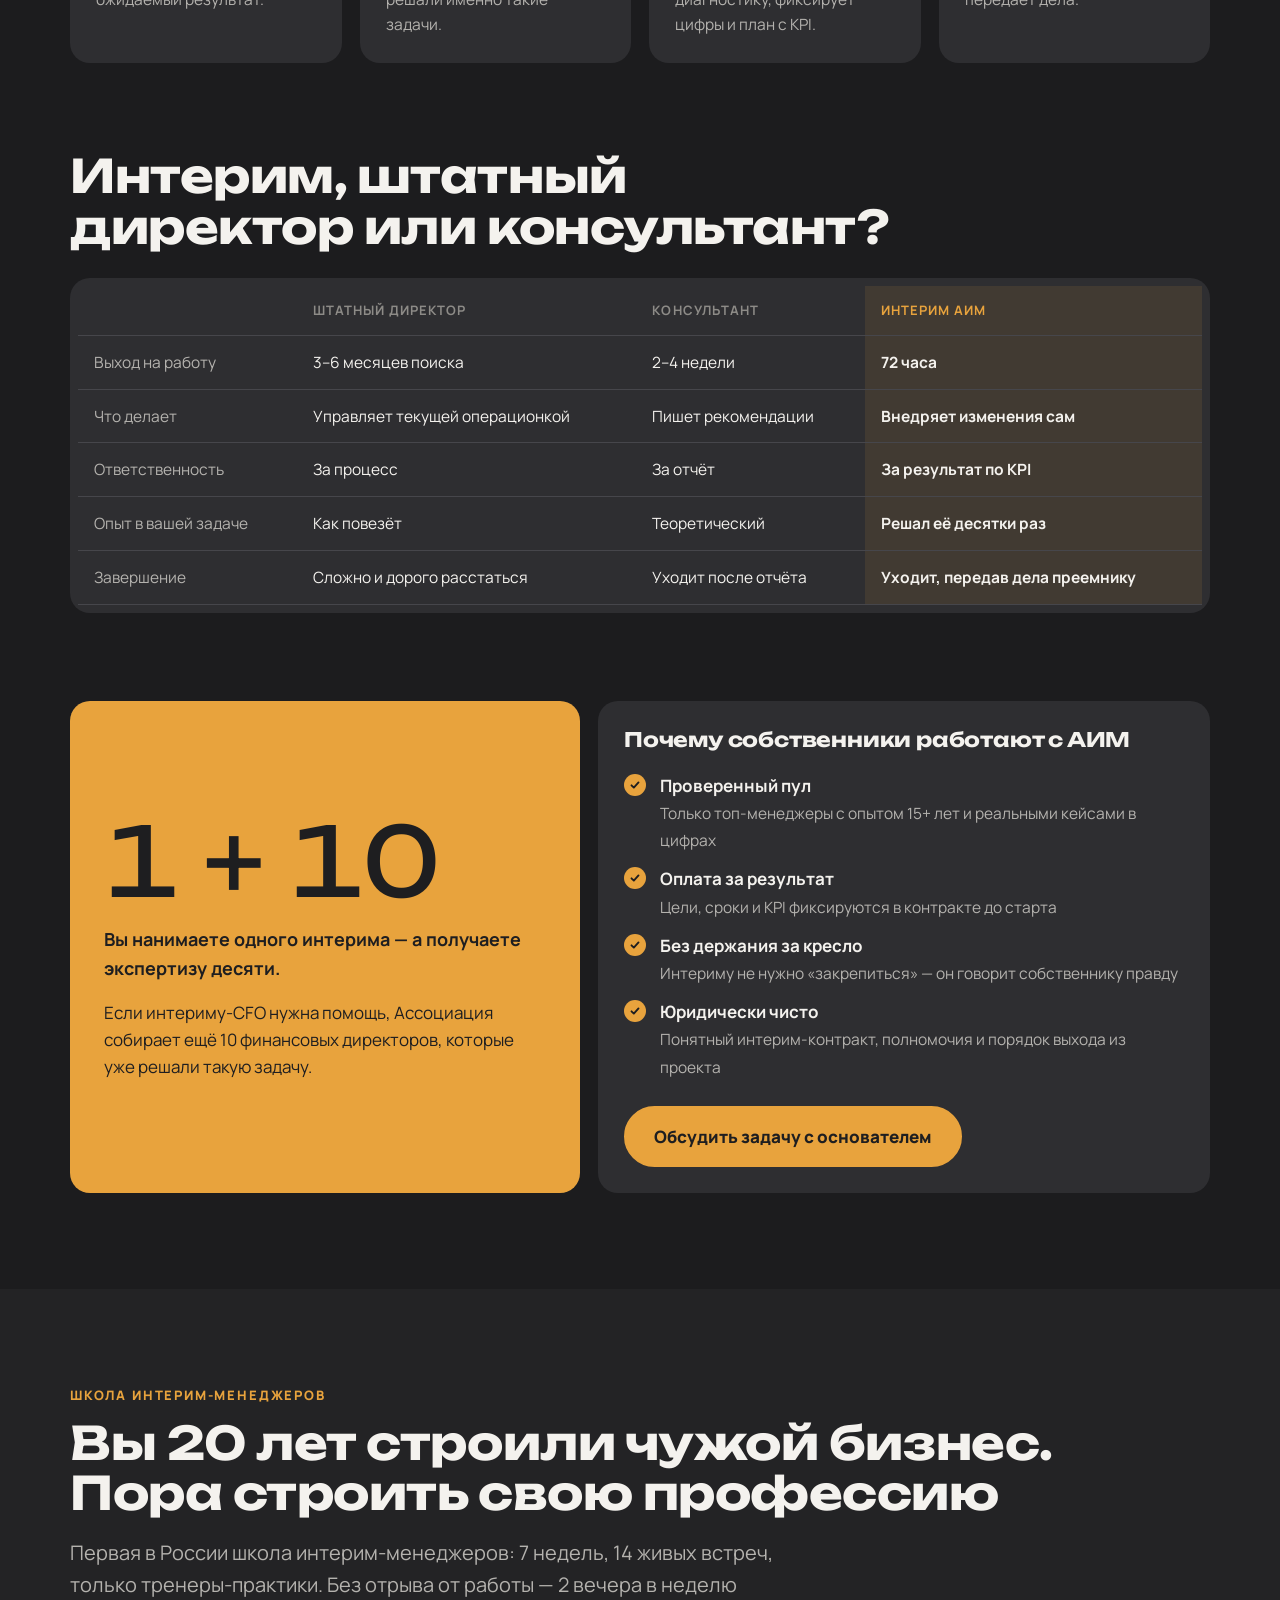
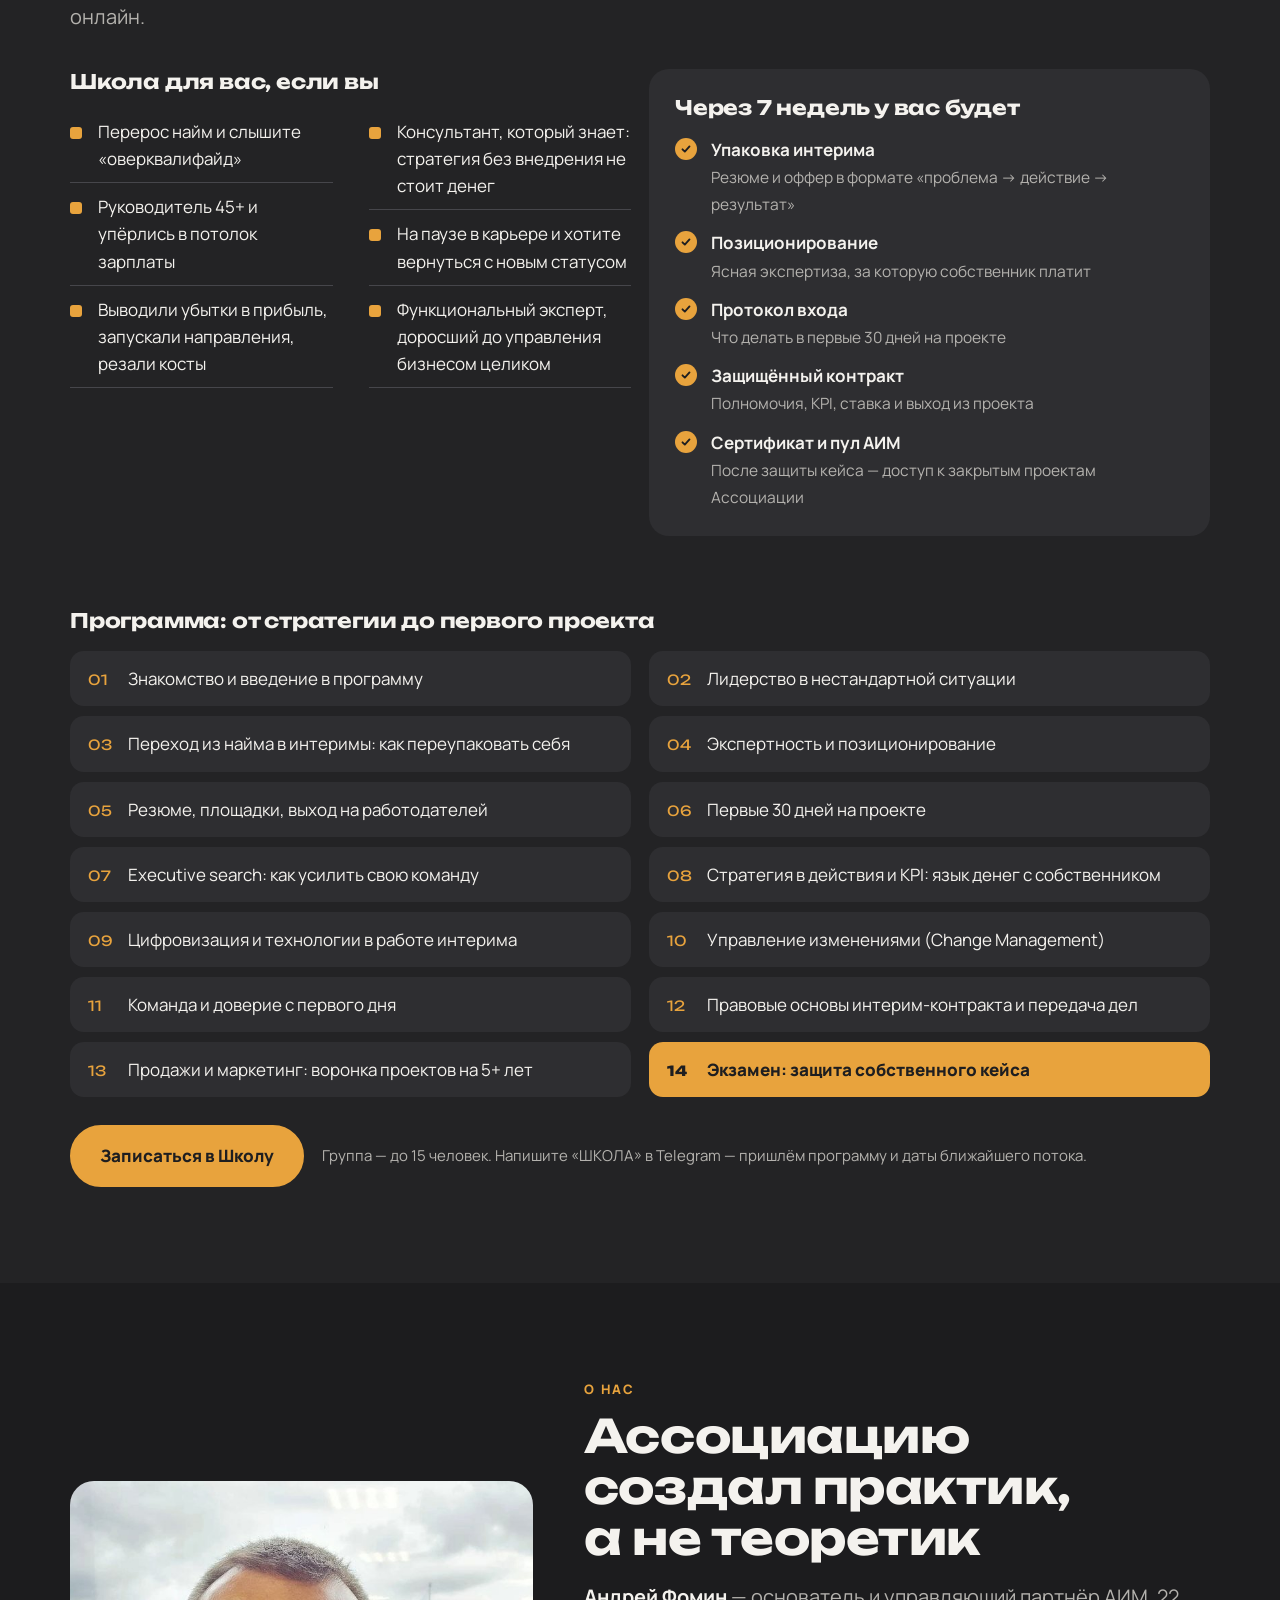
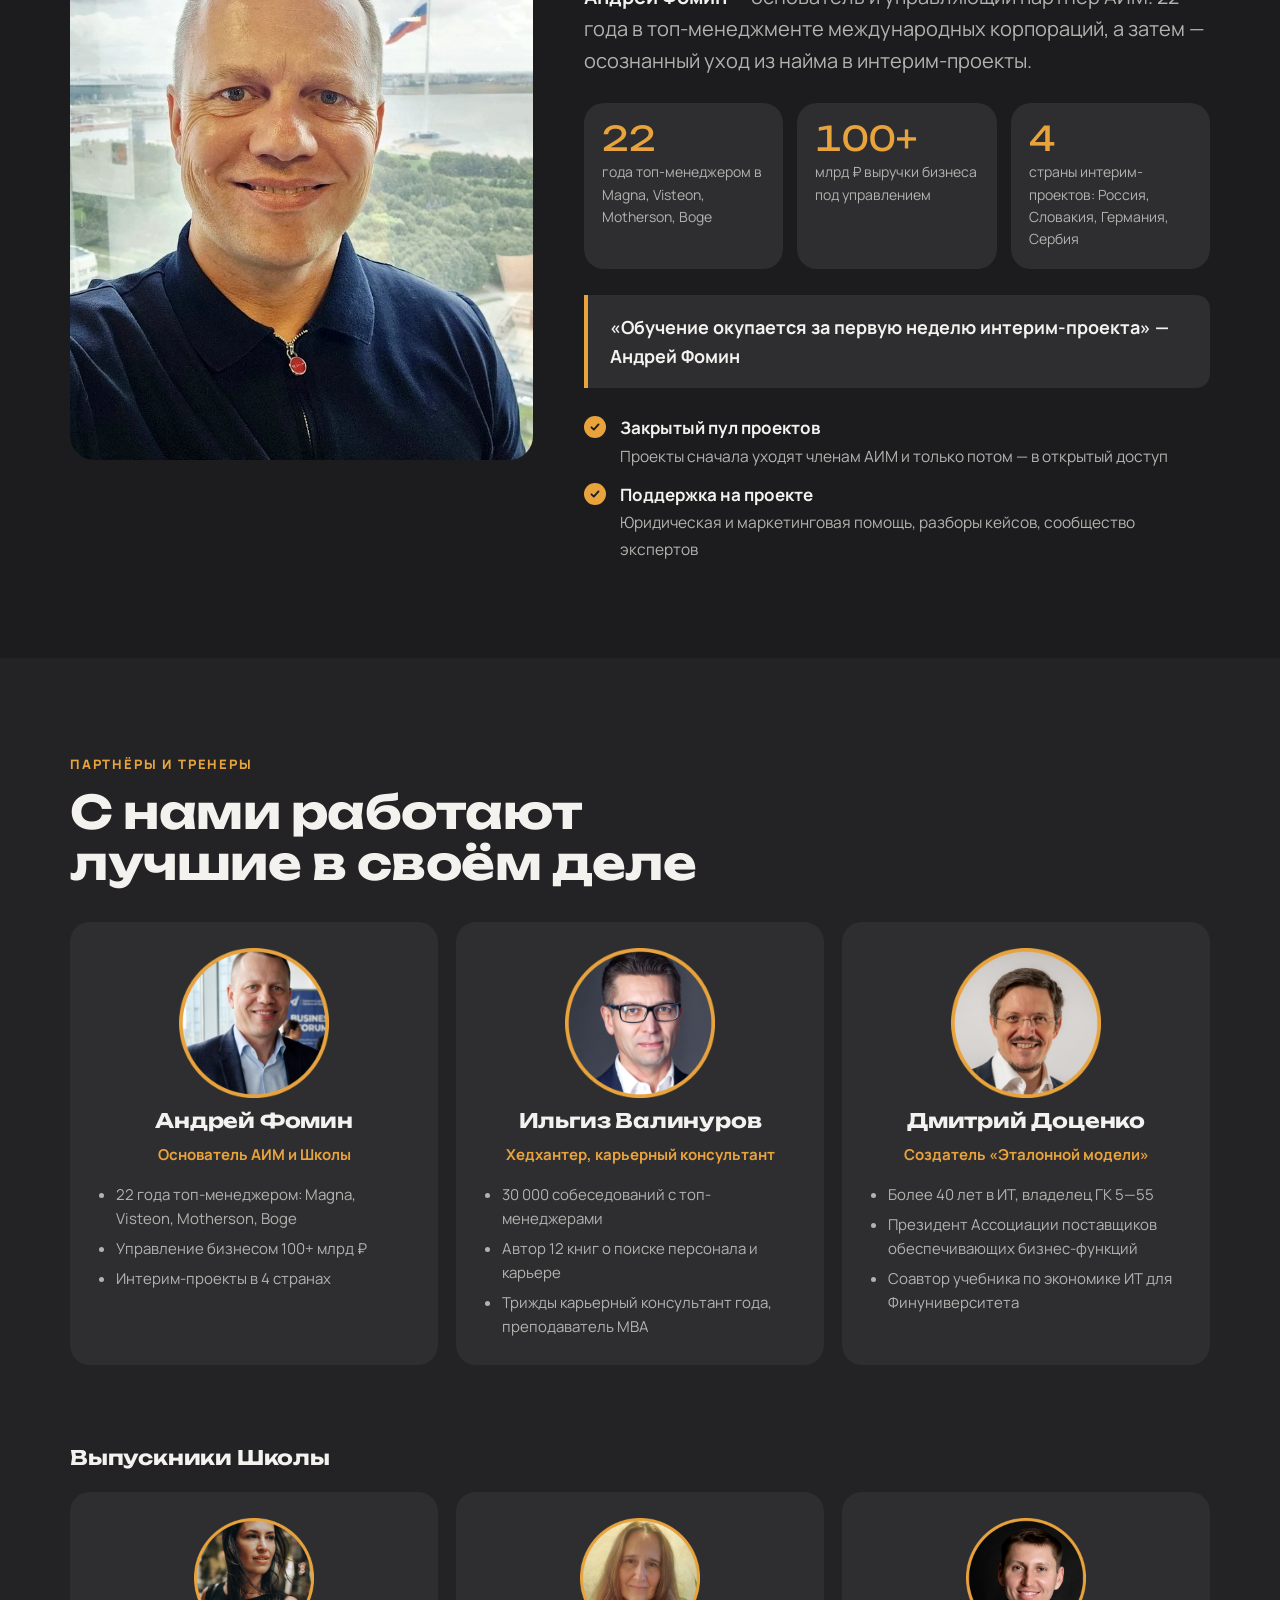
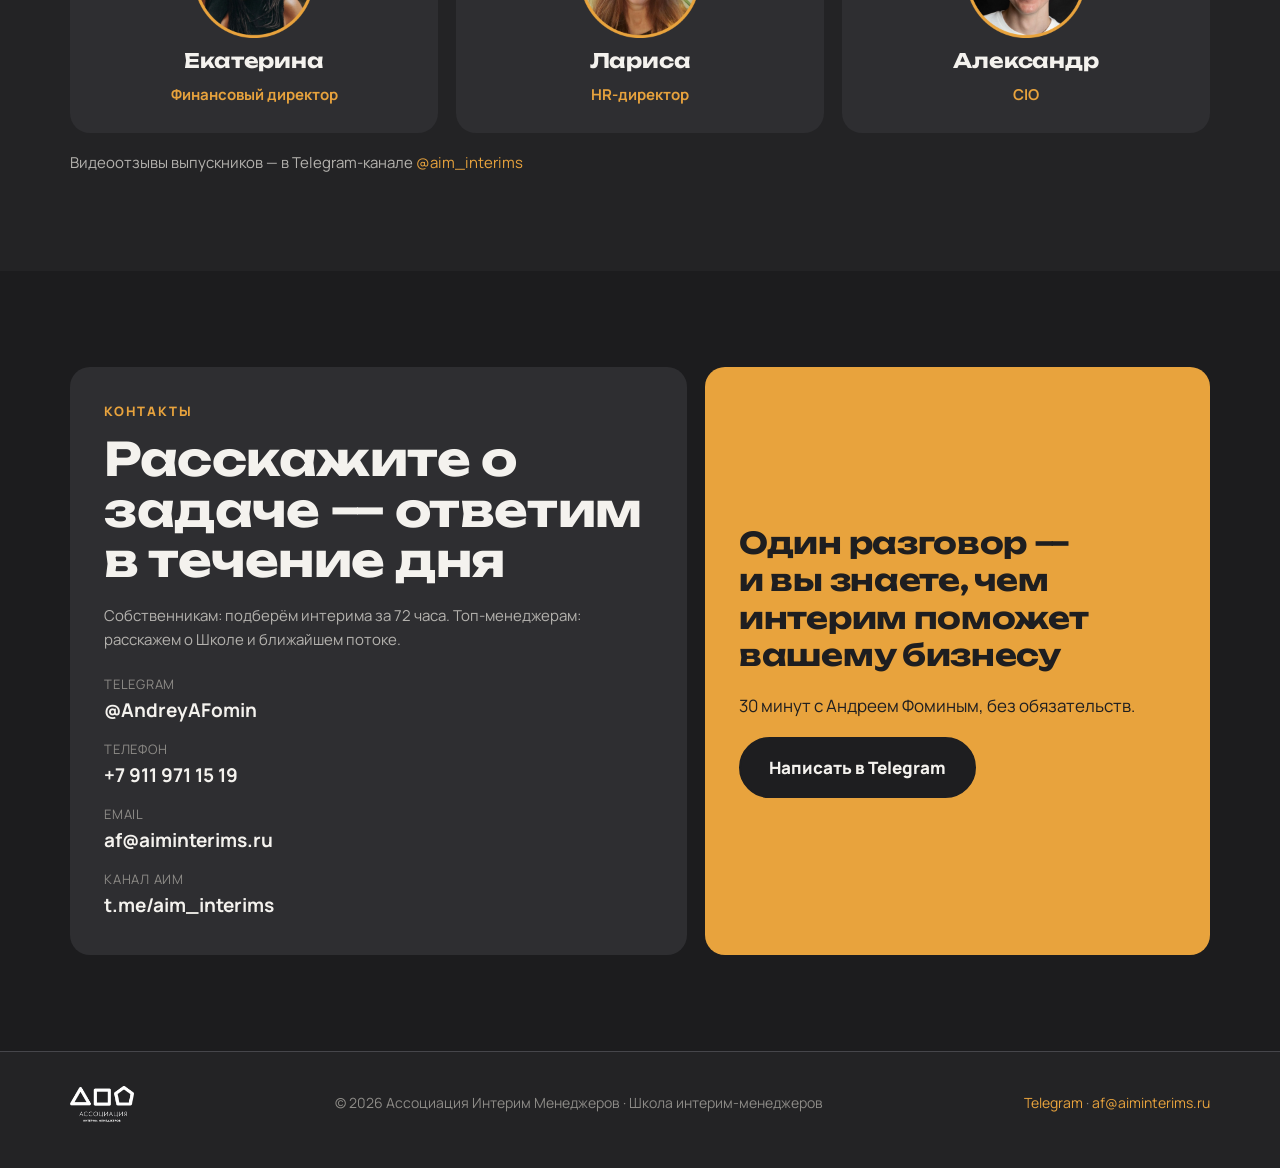
==== commit 000ffa6b: "Сайт АИМ: фото в первом блоке введено в фон, как на слайде Co-Authored-By: Claude Opus 5.5 <noreply@" ====
--- a/aim/index.html
+++ b/aim/index.html
@@ -59,13 +59,10 @@
 .nav .btn{padding:10px 20px;font-size:15px}
 
 /* hero */
-.hero{position:relative;overflow:hidden;padding-block:clamp(56px,9vw,120px) clamp(48px,7vw,90px)}
-.hero-grid{display:grid;grid-template-columns:1.25fr .75fr;gap:clamp(24px,4vw,56px);align-items:center}
-.hero-photo{position:relative}
-.hero-photo img{aspect-ratio:4/5}
-.hero-photo img{width:100%;height:100%;object-fit:contain;object-position:50% 50%}
-.hero-photo figcaption{text-align:center;font-size:14px;color:var(--muted);margin-top:-4%}
-.hero-photo figcaption b{display:block;color:var(--fg);font-size:16px}
+.hero{position:relative;overflow:hidden;padding-block:0 clamp(48px,7vw,90px)}
+.hero-top{position:relative;min-height:clamp(540px,46vw,700px);display:flex;align-items:center;padding-block:clamp(48px,6vw,80px)}
+.hero-bg{position:absolute;top:0;right:0;height:100%;width:min(54%,820px);object-fit:cover;object-position:60% 30%;pointer-events:none}
+.hero-text{position:relative;z-index:1;max-width:min(640px,56%)}
 .hero h1{font-size:clamp(34px,5.2vw,68px);font-weight:800;max-width:15ch}
 /* events */
 .events{display:grid;grid-template-columns:repeat(2,minmax(0,1fr));gap:18px;margin-top:30px}
@@ -180,7 +177,9 @@
   .g4,.stats{grid-template-columns:repeat(2,minmax(0,1fr))}
   .g3{grid-template-columns:1fr}
   .onepl,.about,.contact,.hero-grid,.events{grid-template-columns:1fr}
-  .hero-photo{max-width:420px;aspect-ratio:1/1}
+  .hero-top{display:block;min-height:0;padding-top:0}
+  .hero-bg{position:relative;width:100%;height:clamp(320px,80vw,520px);object-position:70% 25%;-webkit-mask-image:linear-gradient(to bottom,#000 60%,transparent 100%);mask-image:linear-gradient(to bottom,#000 60%,transparent 100%)}
+  .hero-text{max-width:none;margin-top:-8px}
   .nav ul{display:none}
   .about .photo{max-width:420px}
 }
@@ -219,9 +218,10 @@
 
 <main id="top">
 <section class="hero">
-  <div class="wrap">
-   <div class="hero-grid">
-   <div>
+  <div class="hero-top">
+    <img class="hero-bg" src="assets/andrey_hero.webp" alt="Андрей Фомин, основатель Ассоциации Интерим Менеджеров">
+    <div class="wrap" style="width:100%">
+     <div class="hero-text">
     <div class="eyebrow">Ассоциация Интерим Менеджеров</div>
     <h1 style="margin-top:16px">Интерим топ-менеджер для вашего бизнеса <em>за 72 часа</em></h1>
     <p class="lead">Опытные топ-менеджеры C-level или CEO, CEO-1, CEO-2, которые заходят в компанию под конкретную задачу и отвечают за результат, а не за должность. Без долгого найма и рисков штатной позиции.</p>
@@ -229,9 +229,10 @@
       <a class="btn" href="#owners">Мне нужен интерим</a>
       <a class="btn ghost" href="#school">Хочу стать интеримом</a>
     </div>
-   </div>
-   <figure class="hero-photo" style="margin:0"><img src="assets/andrey_soft.webp" alt="Андрей Фомин, основатель АИМ"><figcaption><b>Андрей Фомин</b>основатель Ассоциации Интерим Менеджеров</figcaption></figure>
-   </div>
+     </div>
+    </div>
+  </div>
+  <div class="wrap">
     <div class="stats">
       <div class="card"><div class="num">72 ч</div><p>от звонка собственника до выхода менеджера на проект</p></div>
       <div class="card"><div class="num">15+</div><p>лет управленческого опыта у каждого интерима АИМ</p></div>
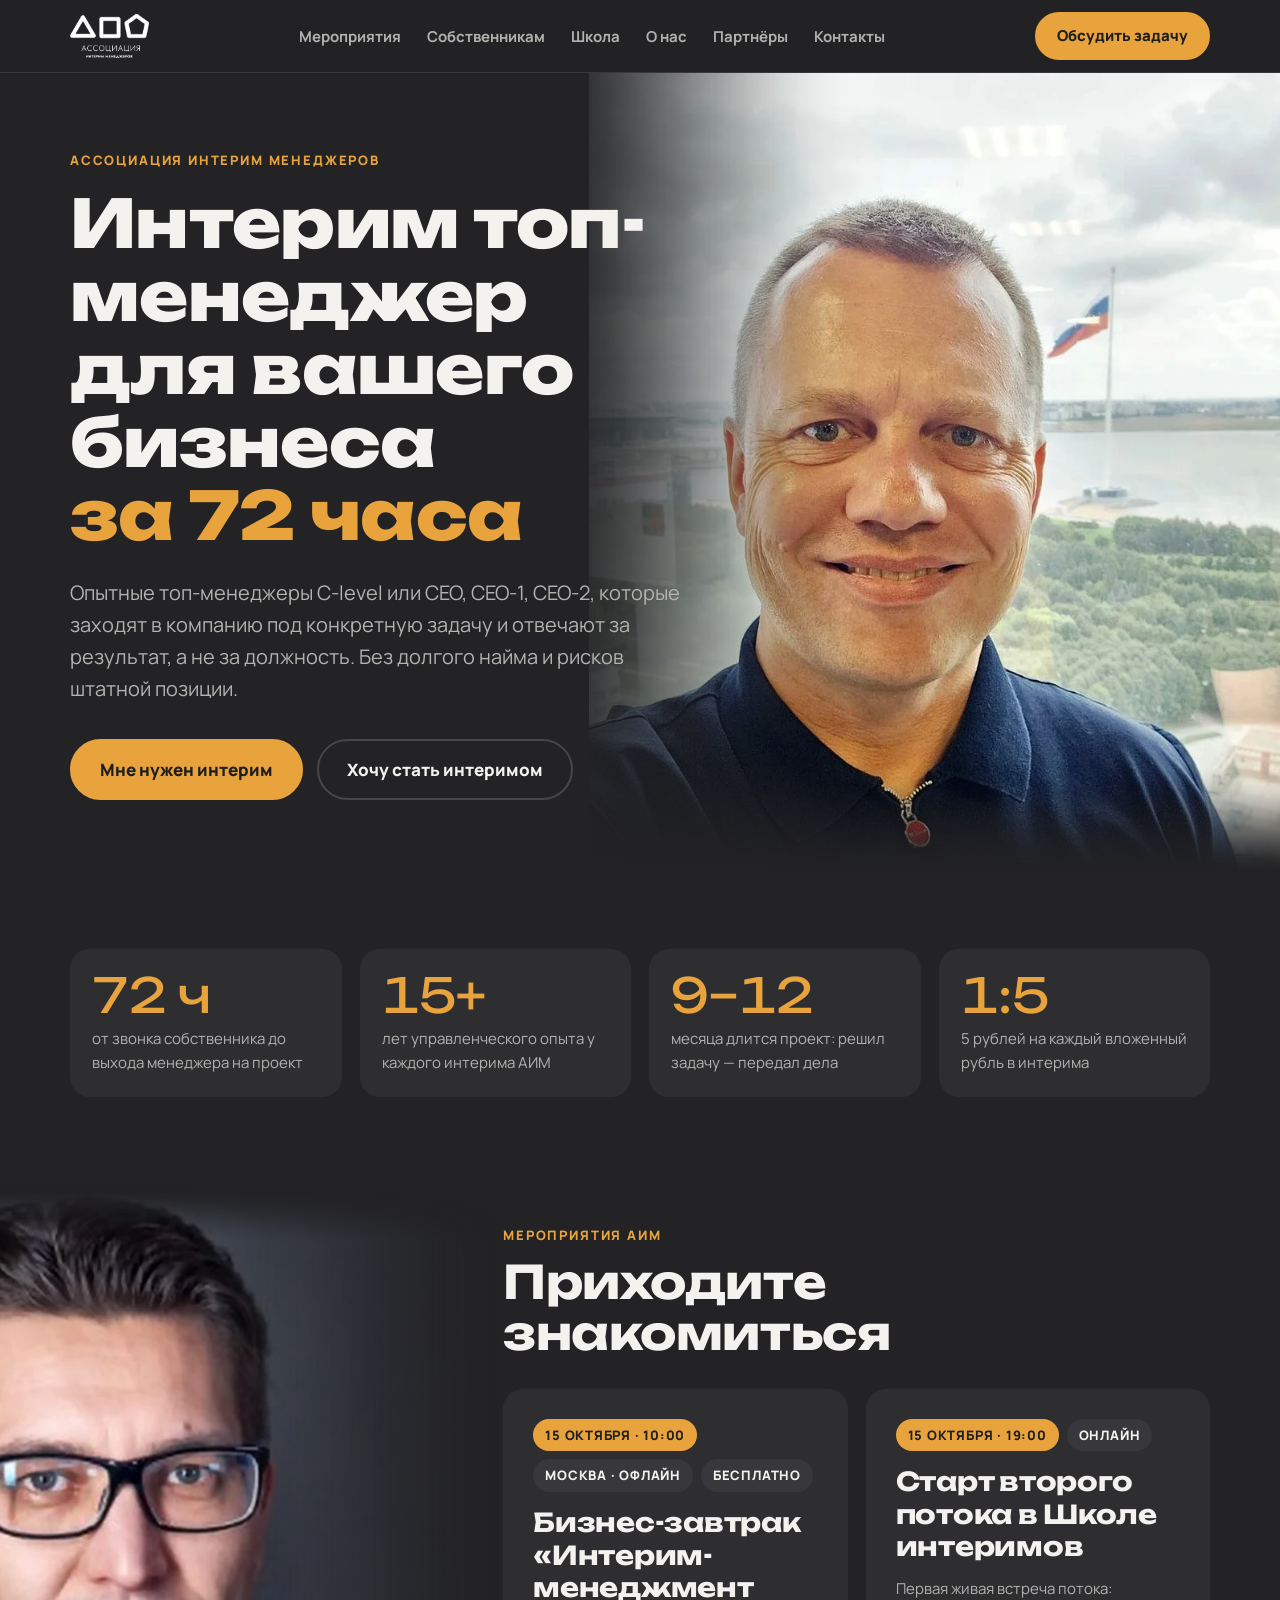
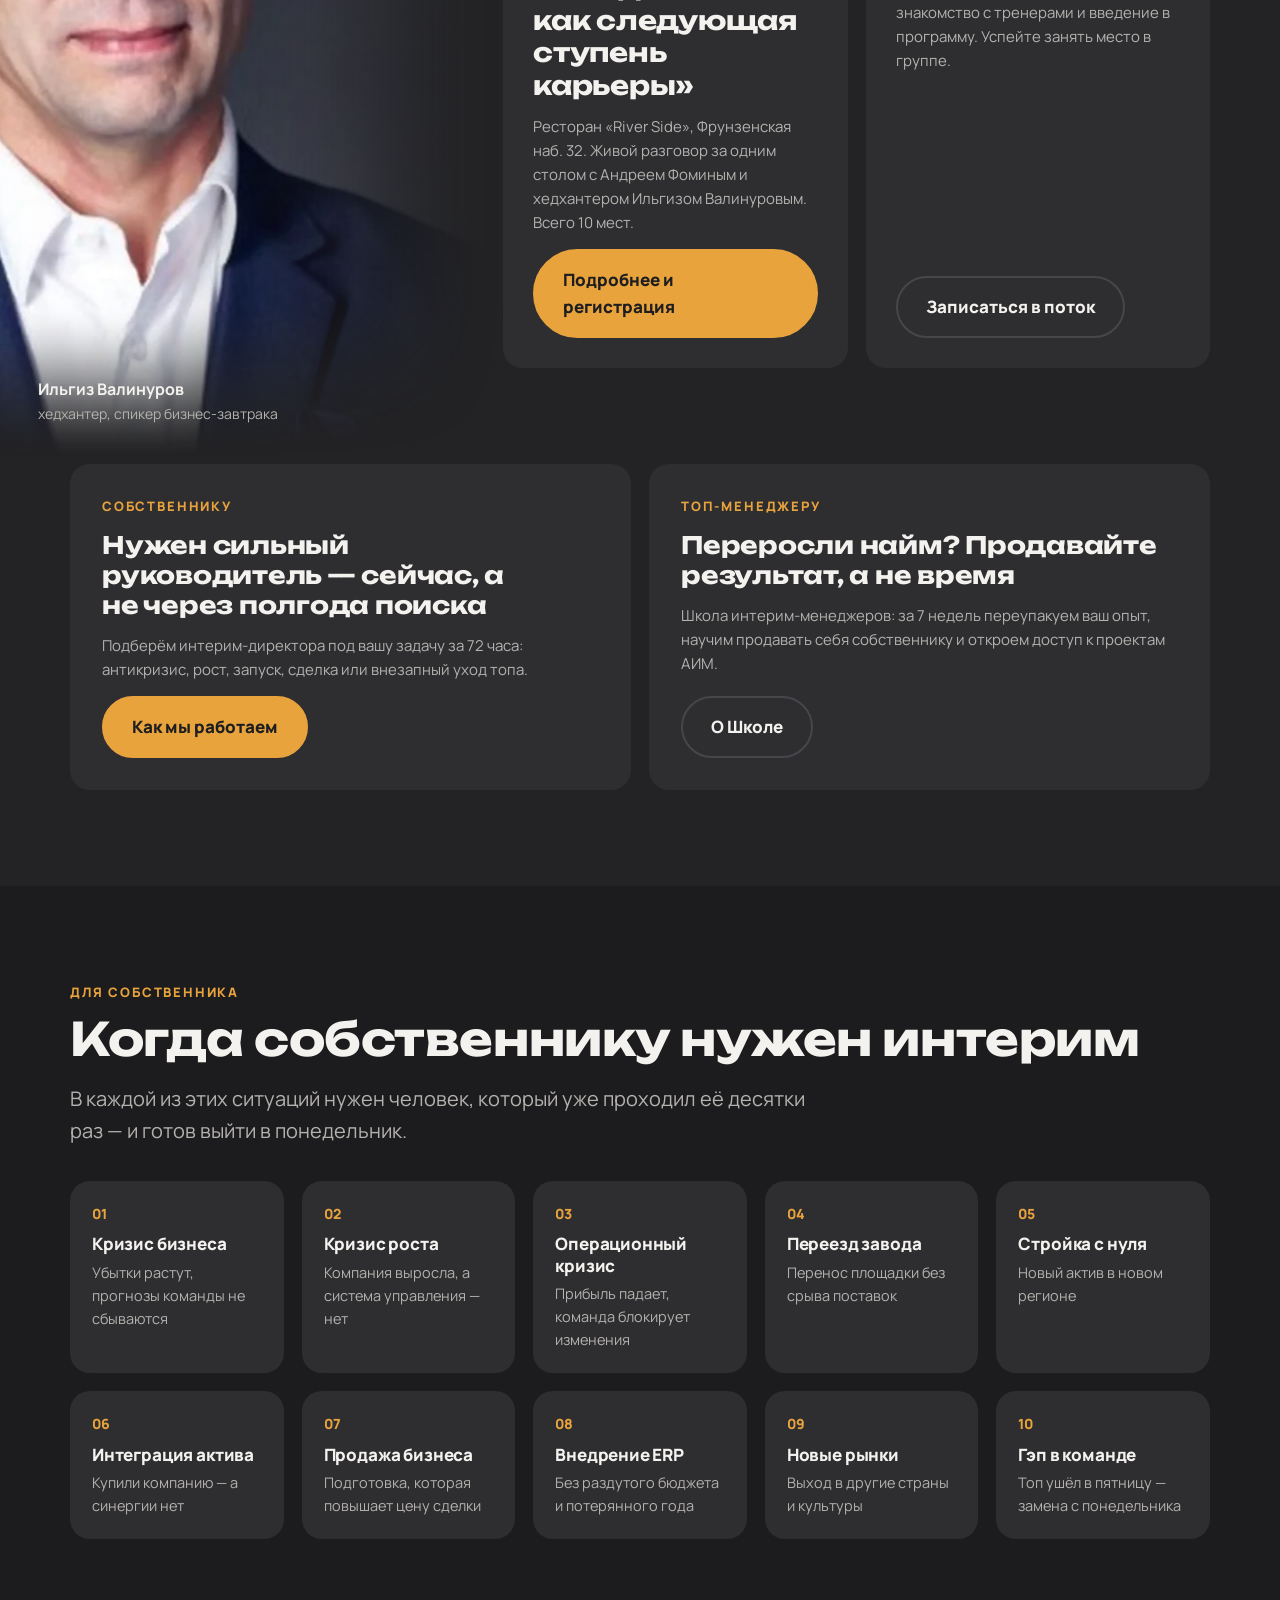
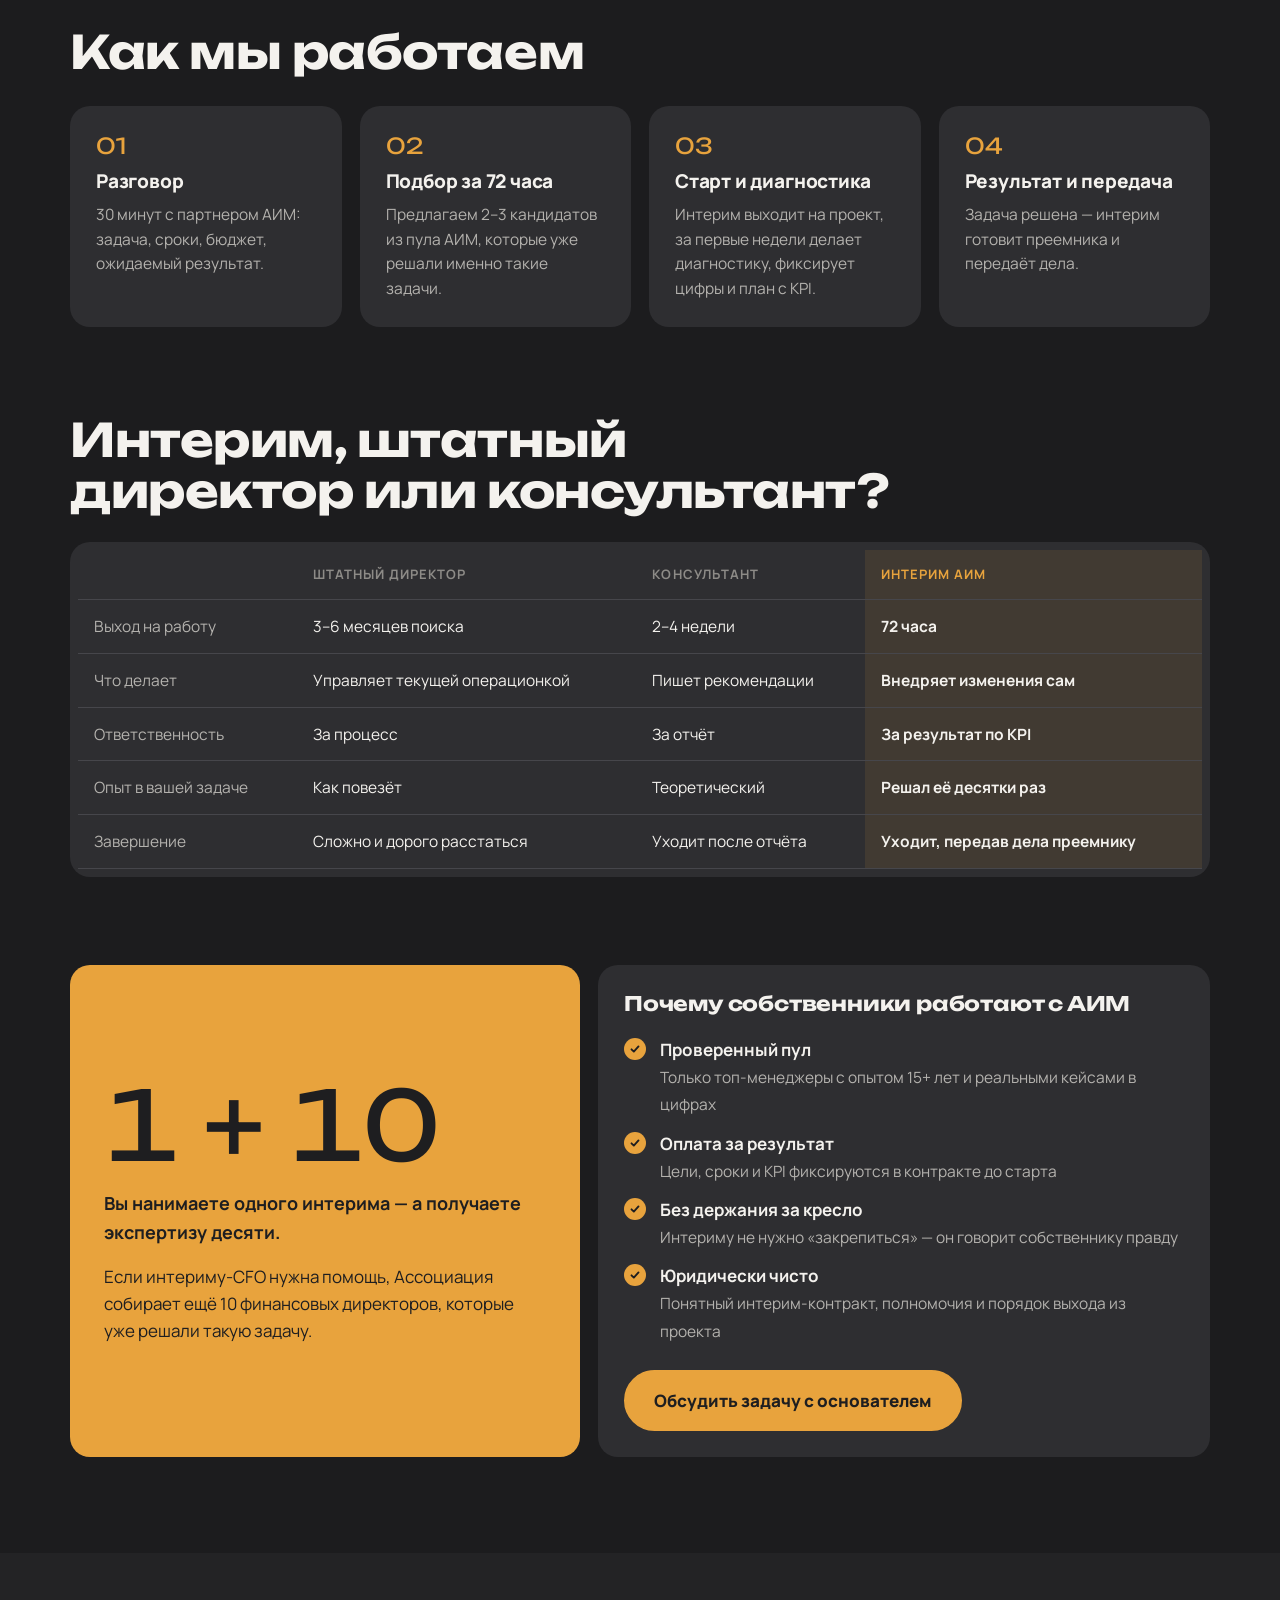
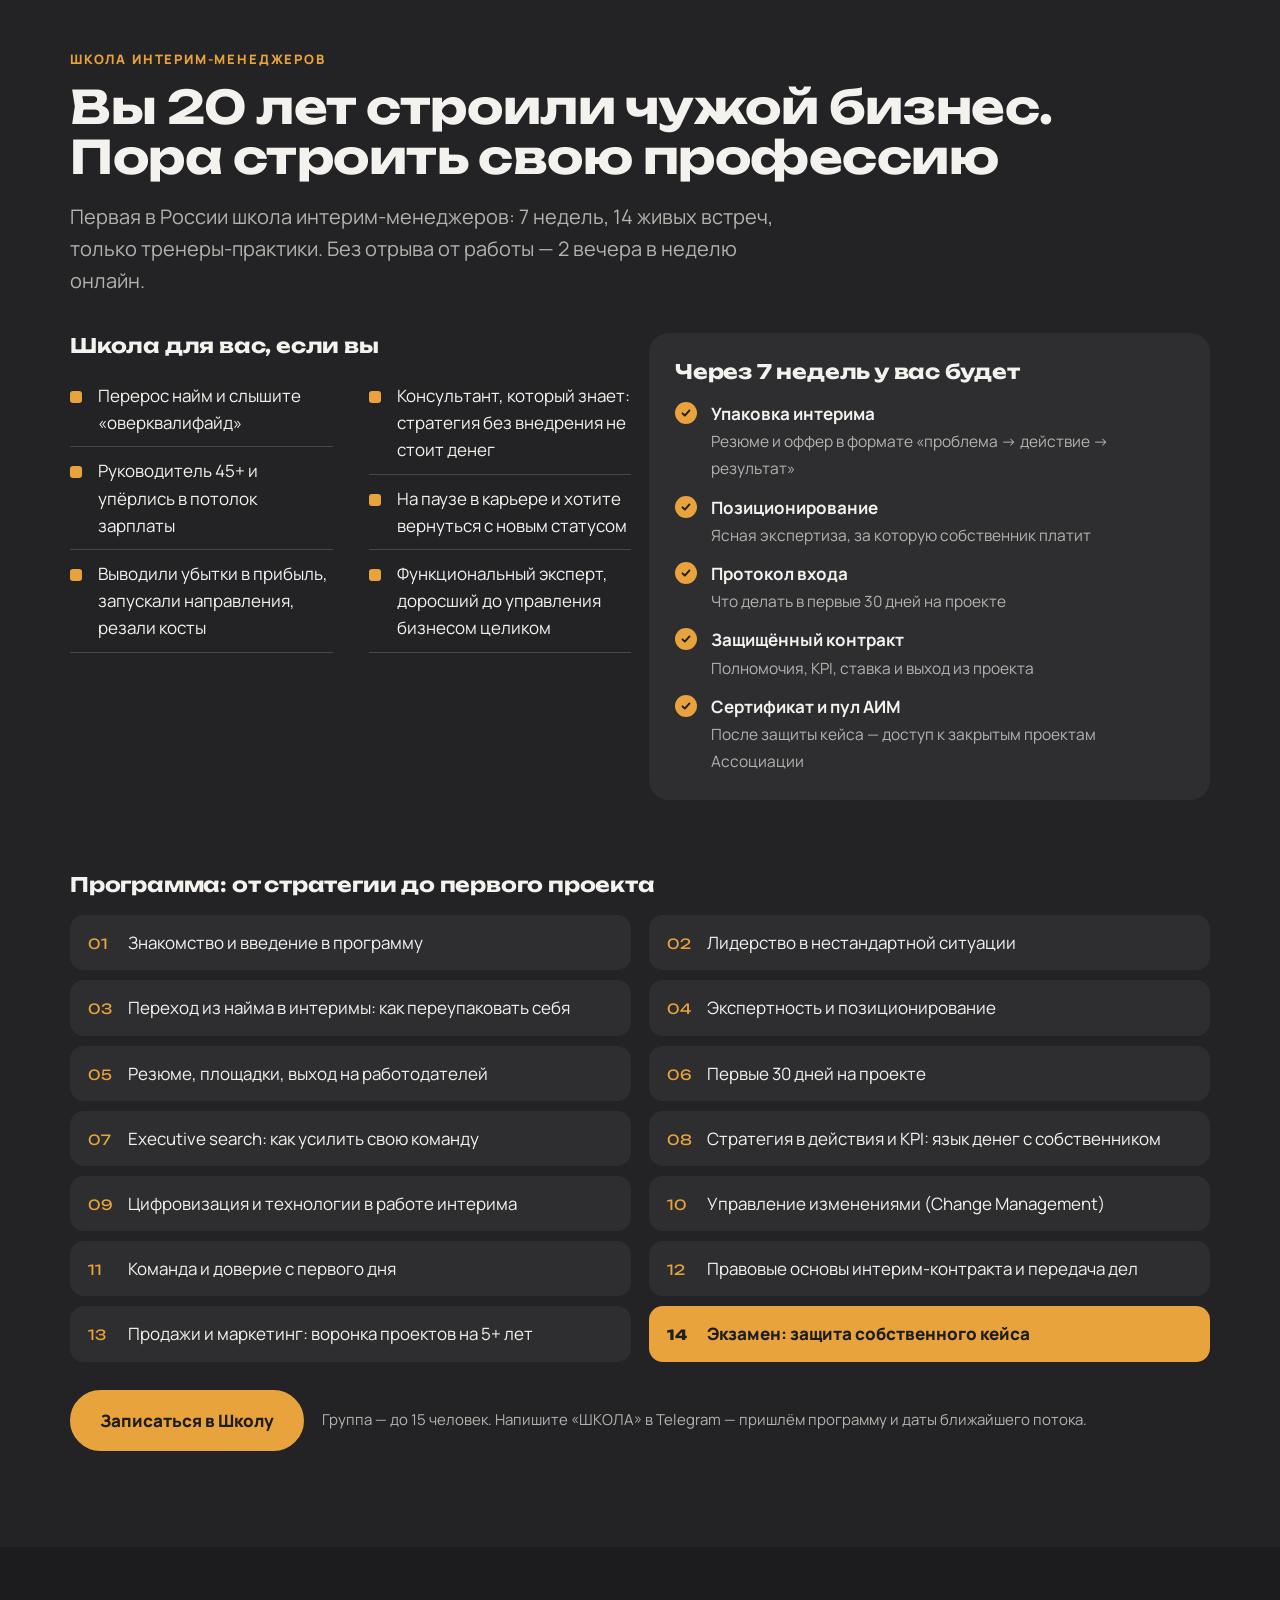
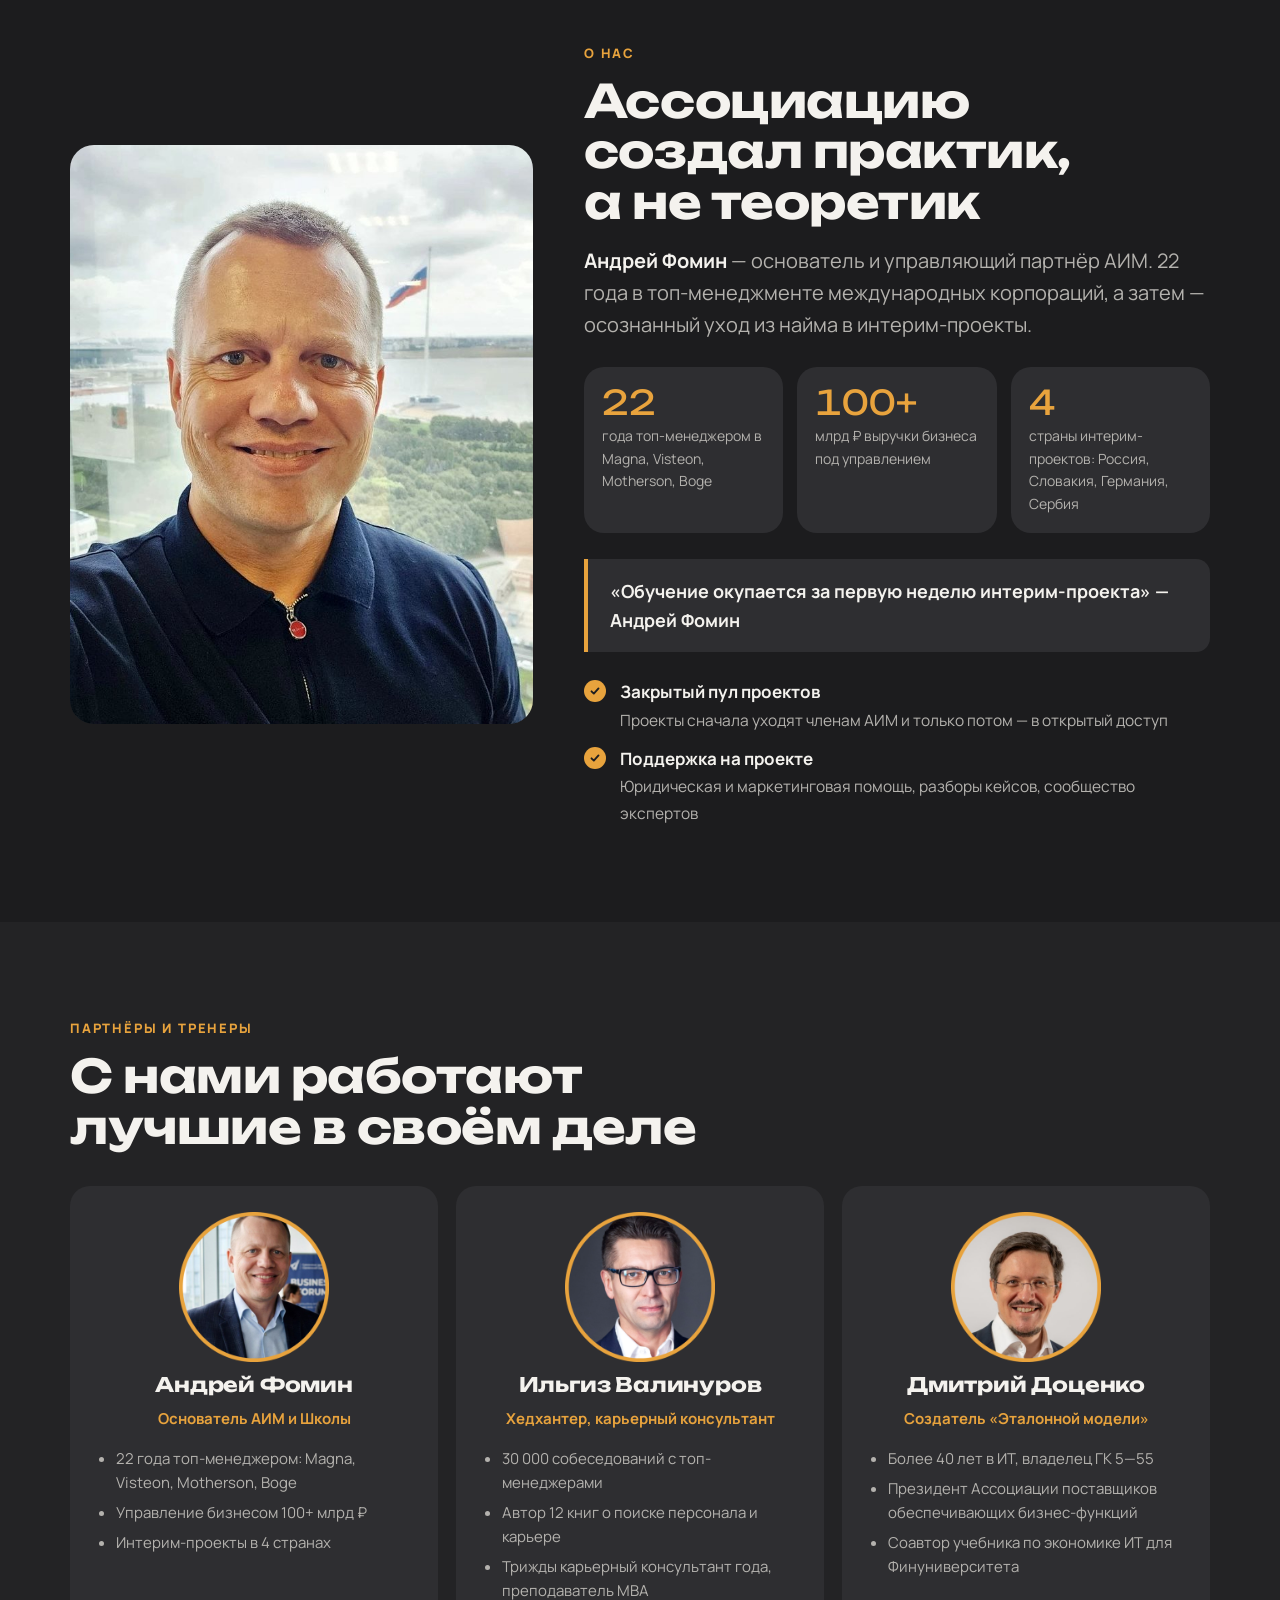
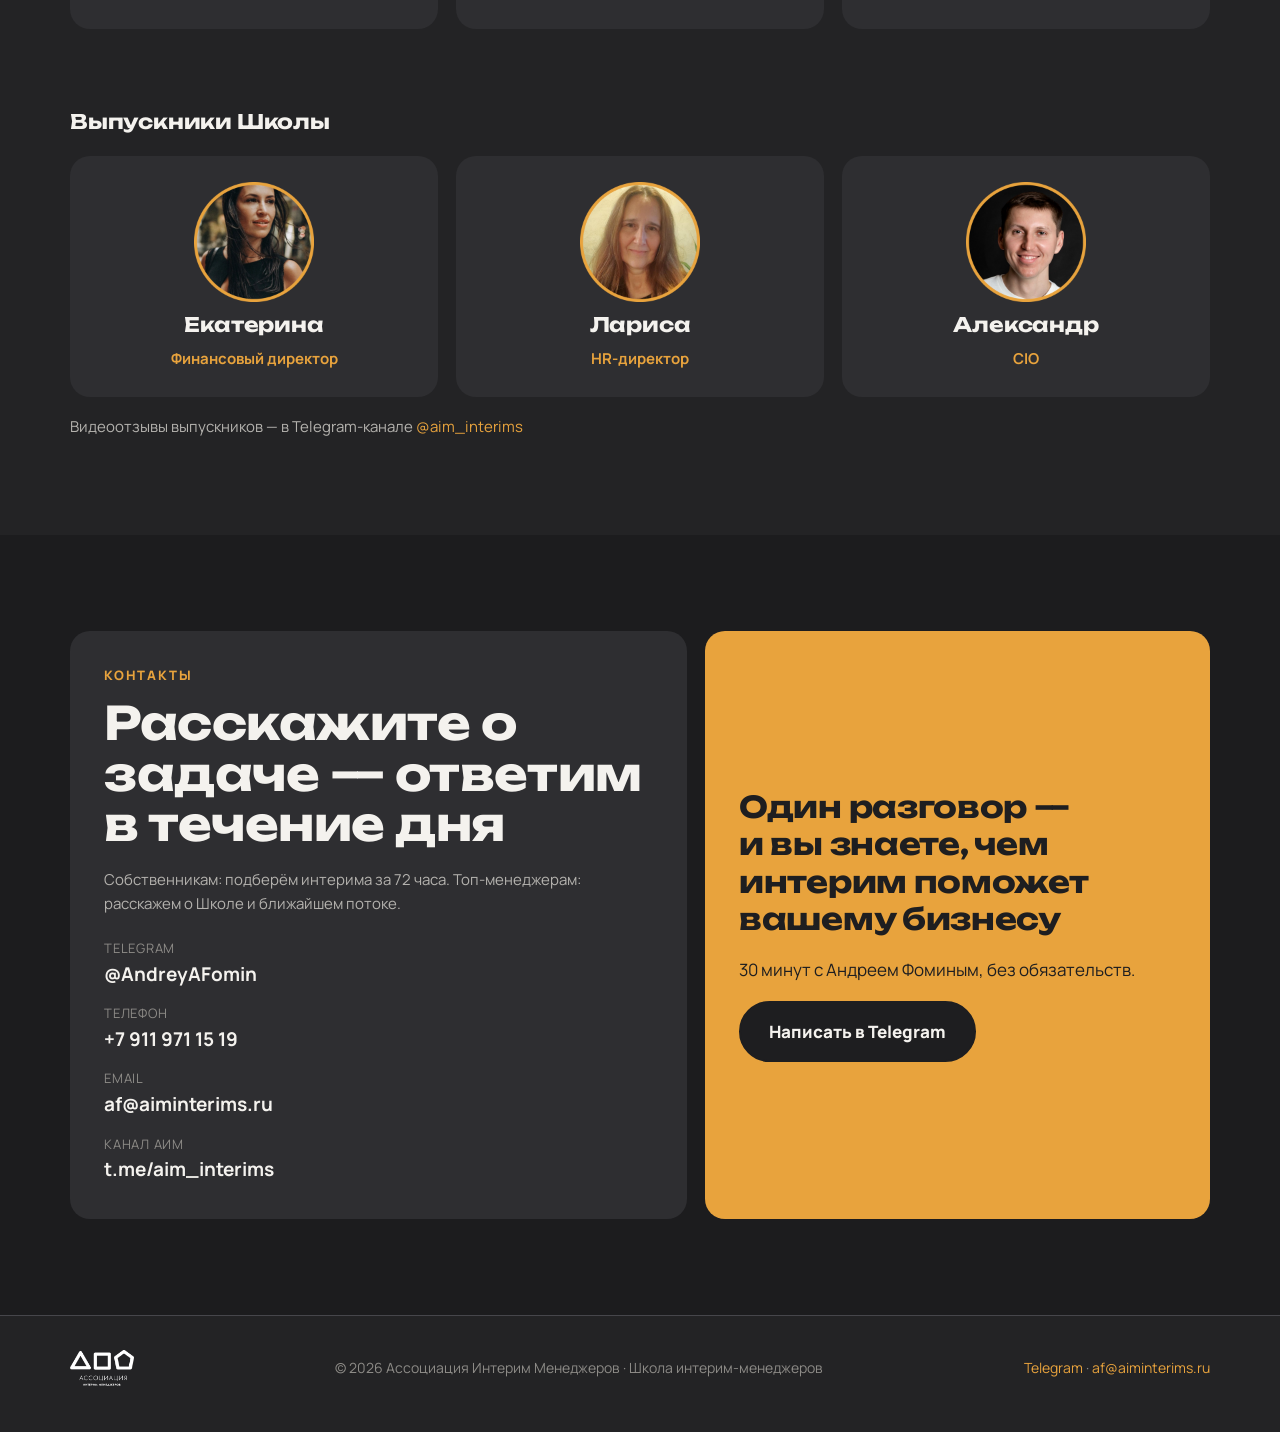
==== commit 55dc75d4: "Сайт АИМ: фото Ильгиза в блоке мероприятий, новое фото в первом блоке Co-Authored-By: Claude Opus 5." ====
--- a/aim/index.html
+++ b/aim/index.html
@@ -64,6 +64,13 @@
 .hero-bg{position:absolute;top:0;right:0;height:100%;width:min(54%,820px);object-fit:cover;object-position:60% 30%;pointer-events:none}
 .hero-text{position:relative;z-index:1;max-width:min(640px,56%)}
 .hero h1{font-size:clamp(34px,5.2vw,68px);font-weight:800;max-width:15ch}
+.events-sec{position:relative;overflow:hidden}
+.events-ph{position:absolute;left:0;top:0;height:100%;width:min(40%,620px);object-fit:cover;object-position:100% 18%;pointer-events:none}
+.events-body{position:relative;z-index:1;margin-left:min(38%,560px)}
+.events-body .events{grid-template-columns:1fr}
+.events-cap{position:absolute;left:clamp(20px,3vw,48px);bottom:clamp(20px,3vw,40px);z-index:1;font-size:14px;color:var(--muted)}
+.events-cap b{display:block;color:var(--fg);font-size:16px}
+@media (min-width:1280px){.events-body .events{grid-template-columns:repeat(2,minmax(0,1fr))}}
 /* events */
 .events{display:grid;grid-template-columns:repeat(2,minmax(0,1fr));gap:18px;margin-top:30px}
 .ev{display:flex;flex-direction:column;gap:14px;padding:30px}
@@ -177,6 +184,9 @@
   .g4,.stats{grid-template-columns:repeat(2,minmax(0,1fr))}
   .g3{grid-template-columns:1fr}
   .onepl,.about,.contact,.hero-grid,.events{grid-template-columns:1fr}
+  .events-ph{position:relative;width:100%;height:clamp(300px,70vw,460px);object-position:50% 20%;-webkit-mask-image:linear-gradient(to bottom,#000 60%,transparent);mask-image:linear-gradient(to bottom,#000 60%,transparent)}
+  .events-body{margin-left:0}
+  .events-cap{position:static;padding:0 20px;margin:-30px 0 18px}
   .hero-top{display:block;min-height:0;padding-top:0}
   .hero-bg{position:relative;width:100%;height:clamp(320px,80vw,520px);object-position:70% 25%;-webkit-mask-image:linear-gradient(to bottom,#000 60%,transparent 100%);mask-image:linear-gradient(to bottom,#000 60%,transparent 100%)}
   .hero-text{max-width:none;margin-top:-8px}
@@ -242,8 +252,11 @@
   </div>
 </section>
 
-<section id="events" style="padding-top:clamp(24px,3vw,40px)">
-  <div class="wrap">
+<section id="events" class="events-sec" style="padding-top:clamp(24px,3vw,40px)">
+  <img class="events-ph" src="assets/ilgiz_events.webp" alt="Ильгиз Валинуров" loading="lazy">
+  <div class="events-cap"><b>Ильгиз Валинуров</b>хедхантер, спикер бизнес-завтрака</div>
+  <div class="wrap">
+   <div class="events-body">
     <div class="eyebrow">Мероприятия АИМ</div>
     <h2>Приходите знакомиться</h2>
     <div class="events">
@@ -260,6 +273,7 @@
         <a class="btn ghost" href="https://t.me/AndreyAFomin" target="_blank" rel="noopener">Записаться в поток</a>
       </div>
     </div>
+   </div>
   </div>
 </section>
 
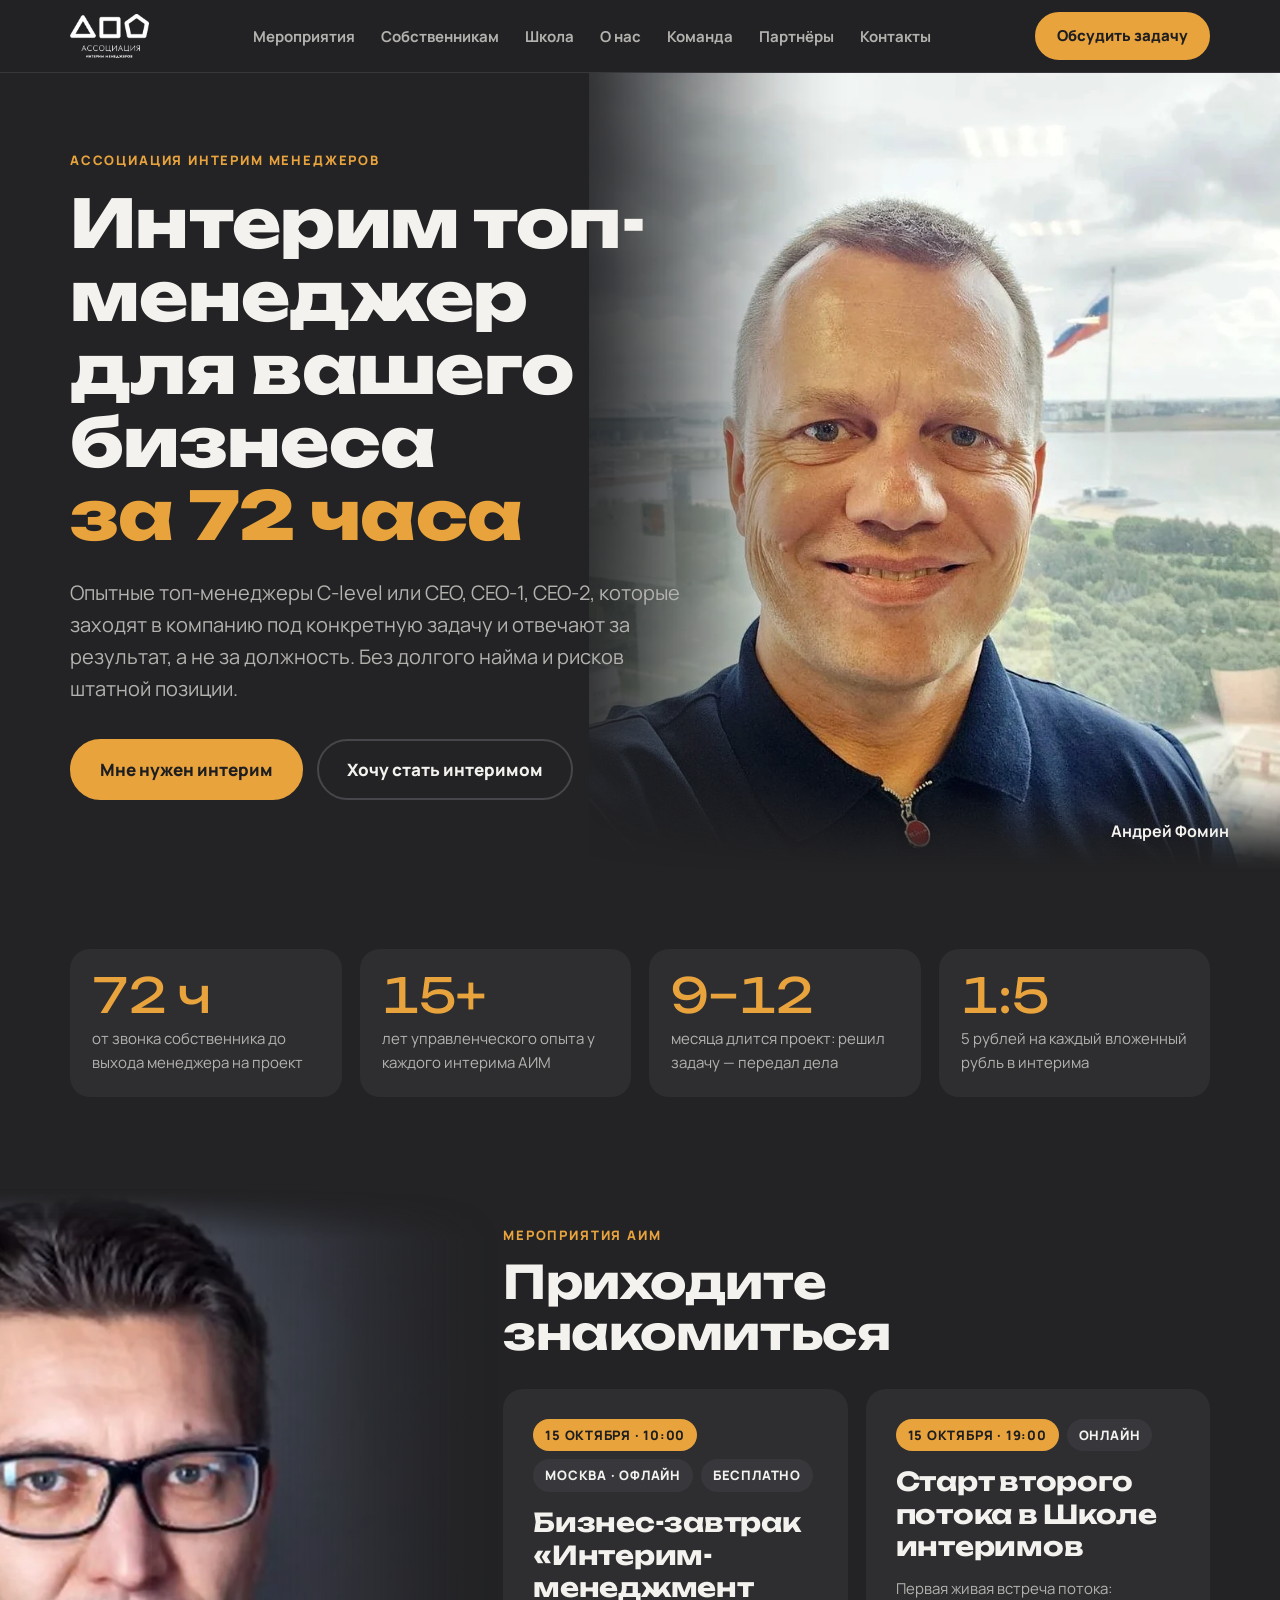
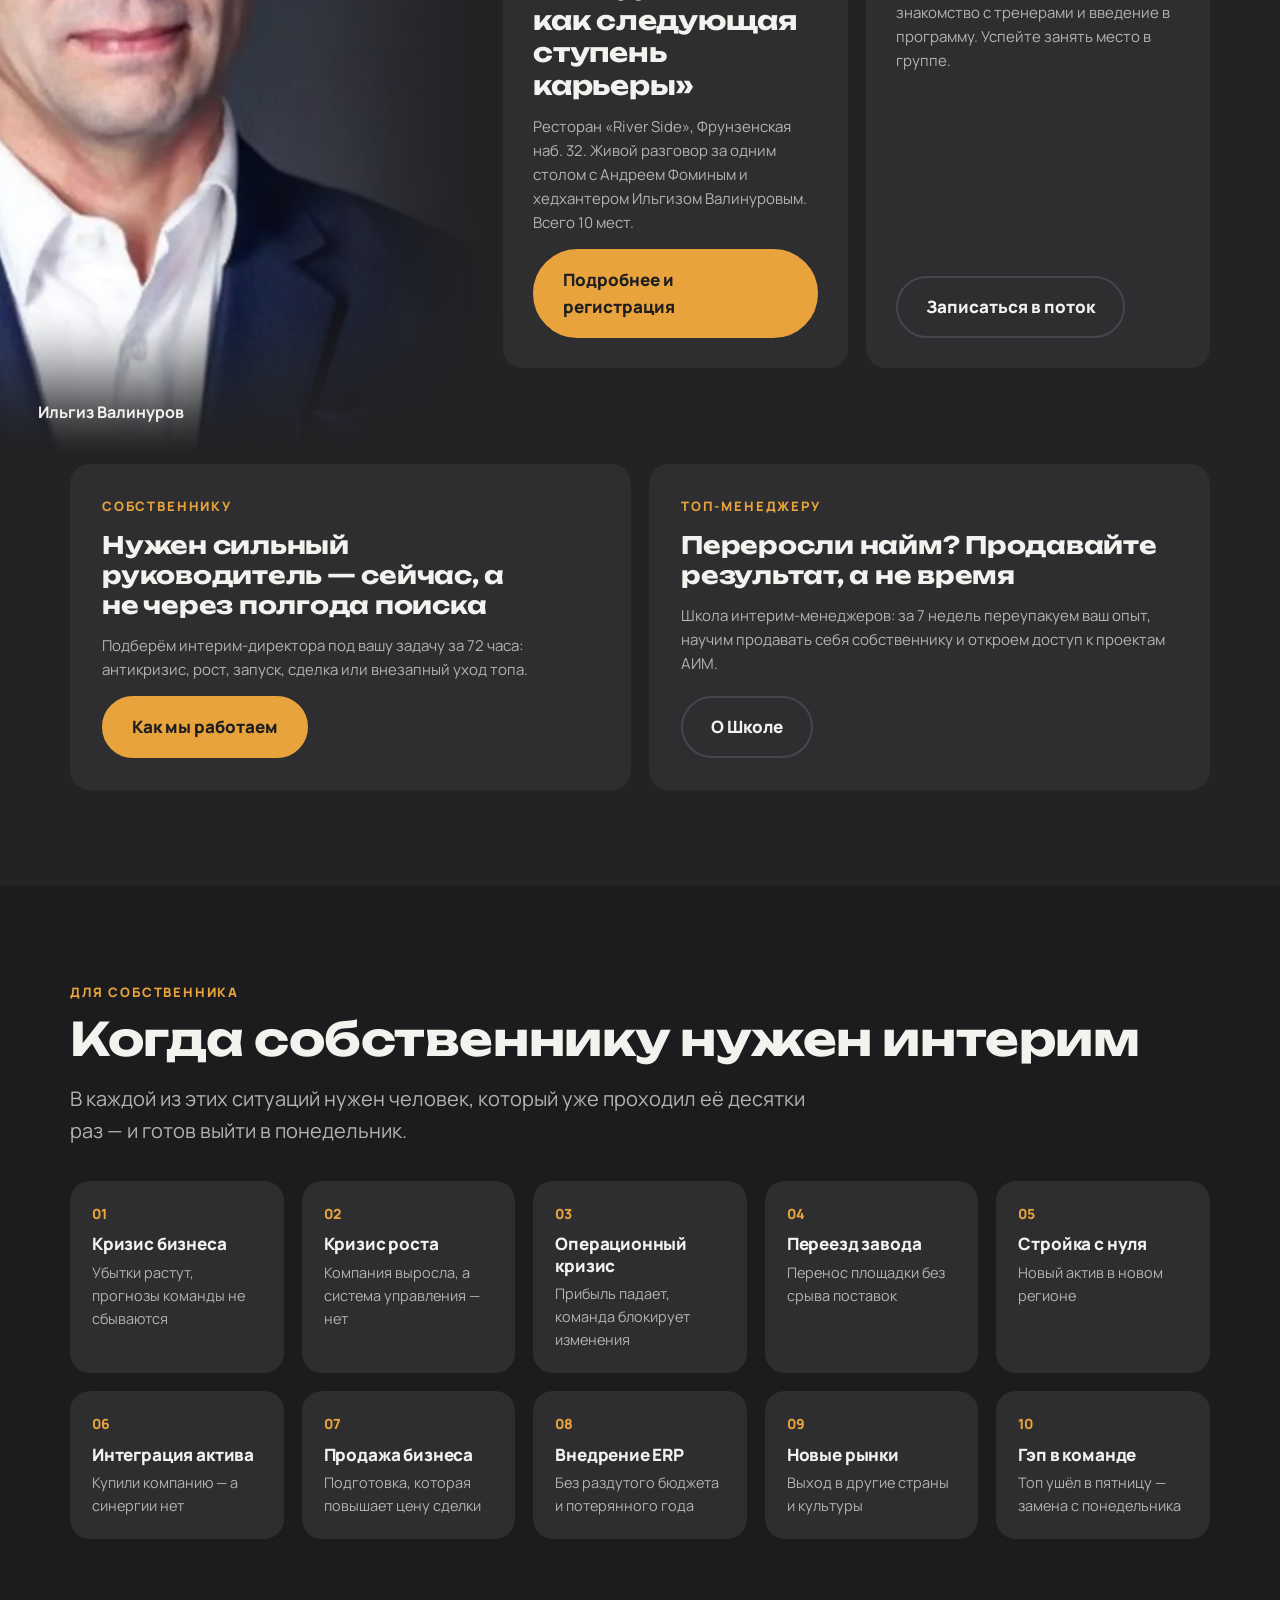
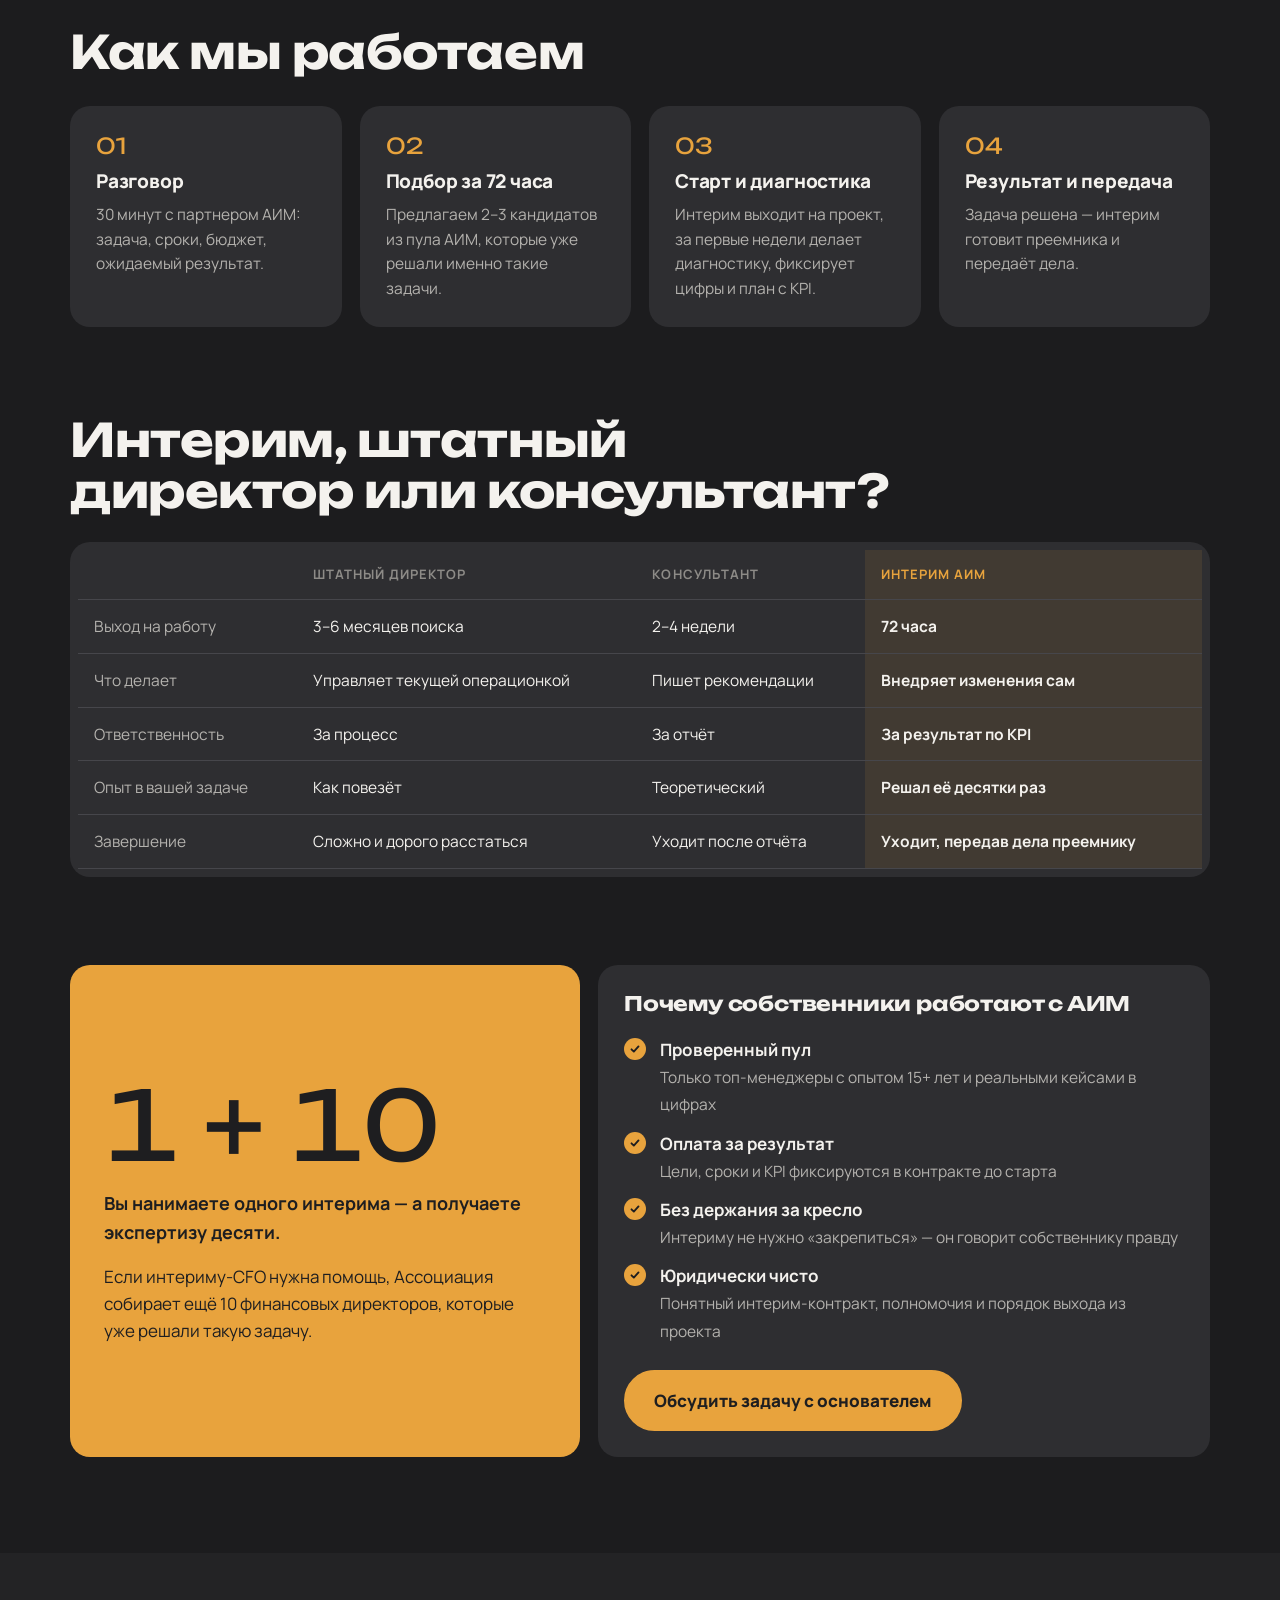
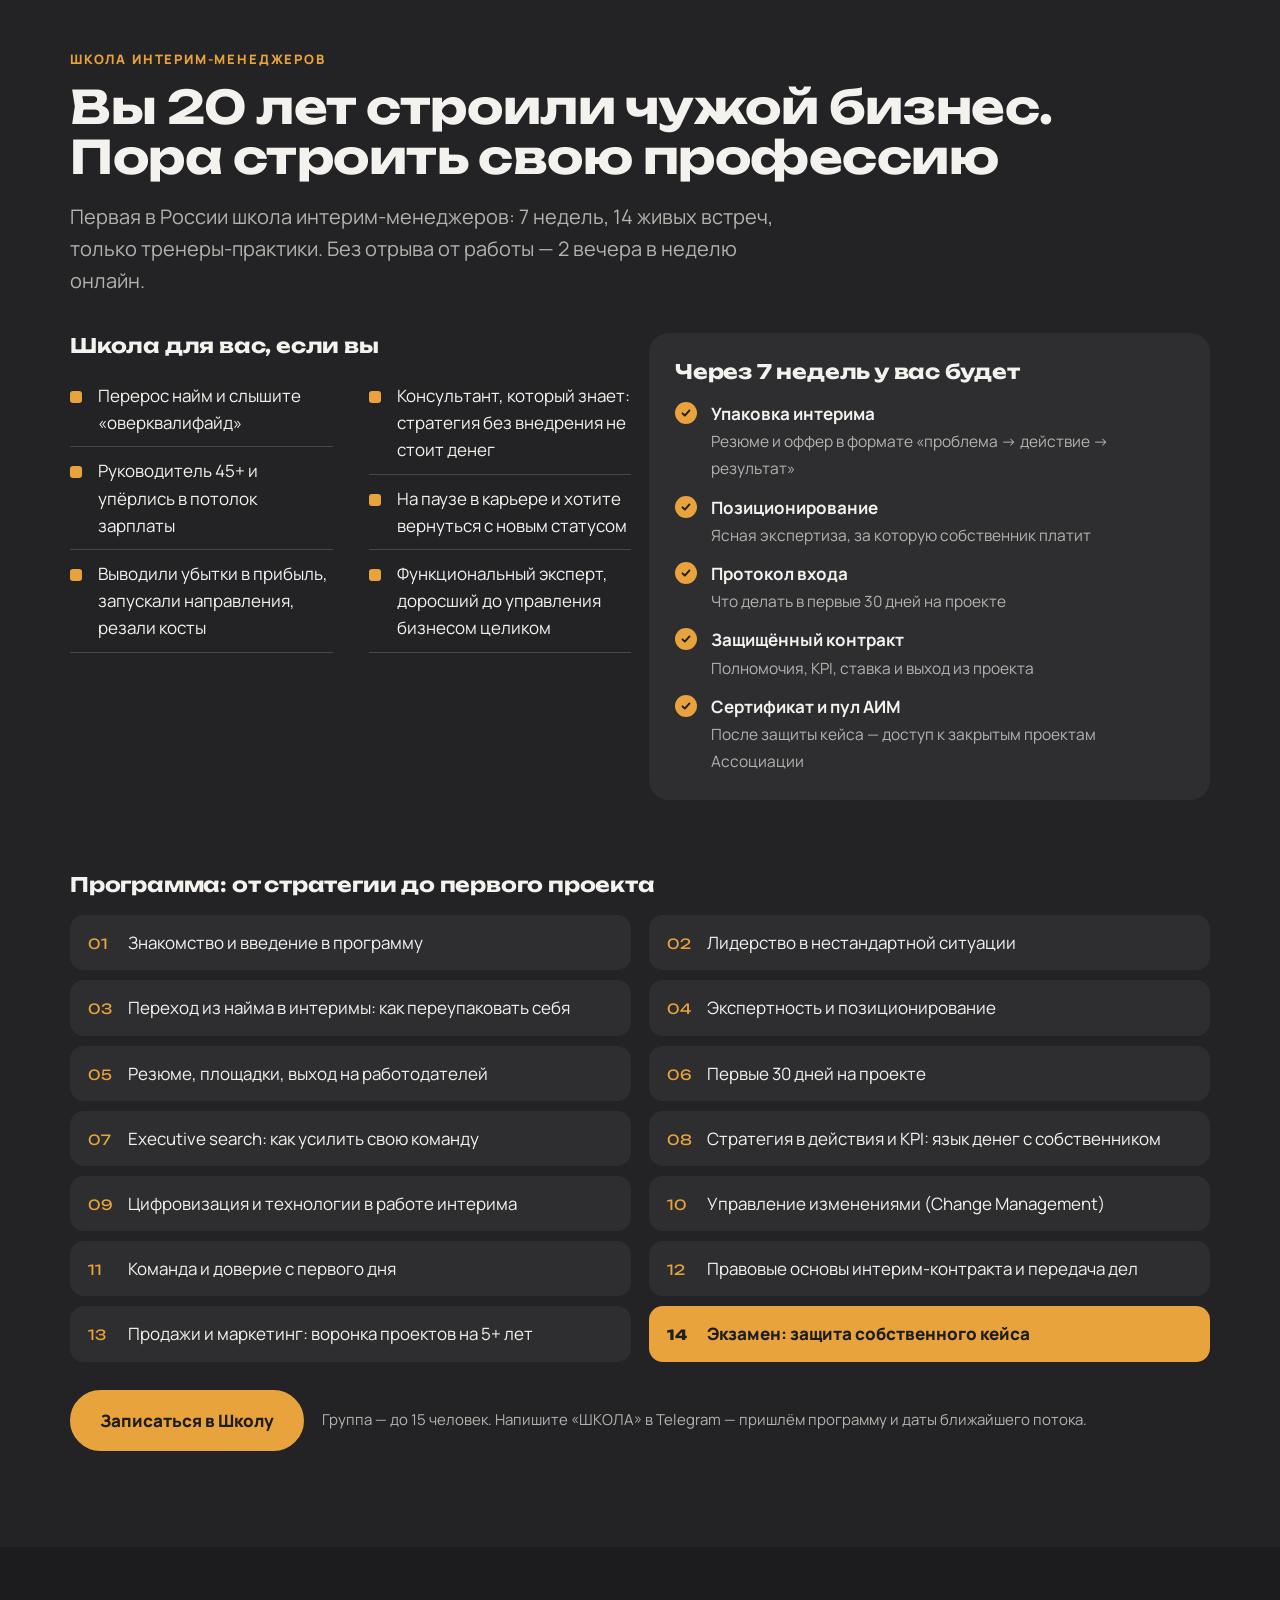
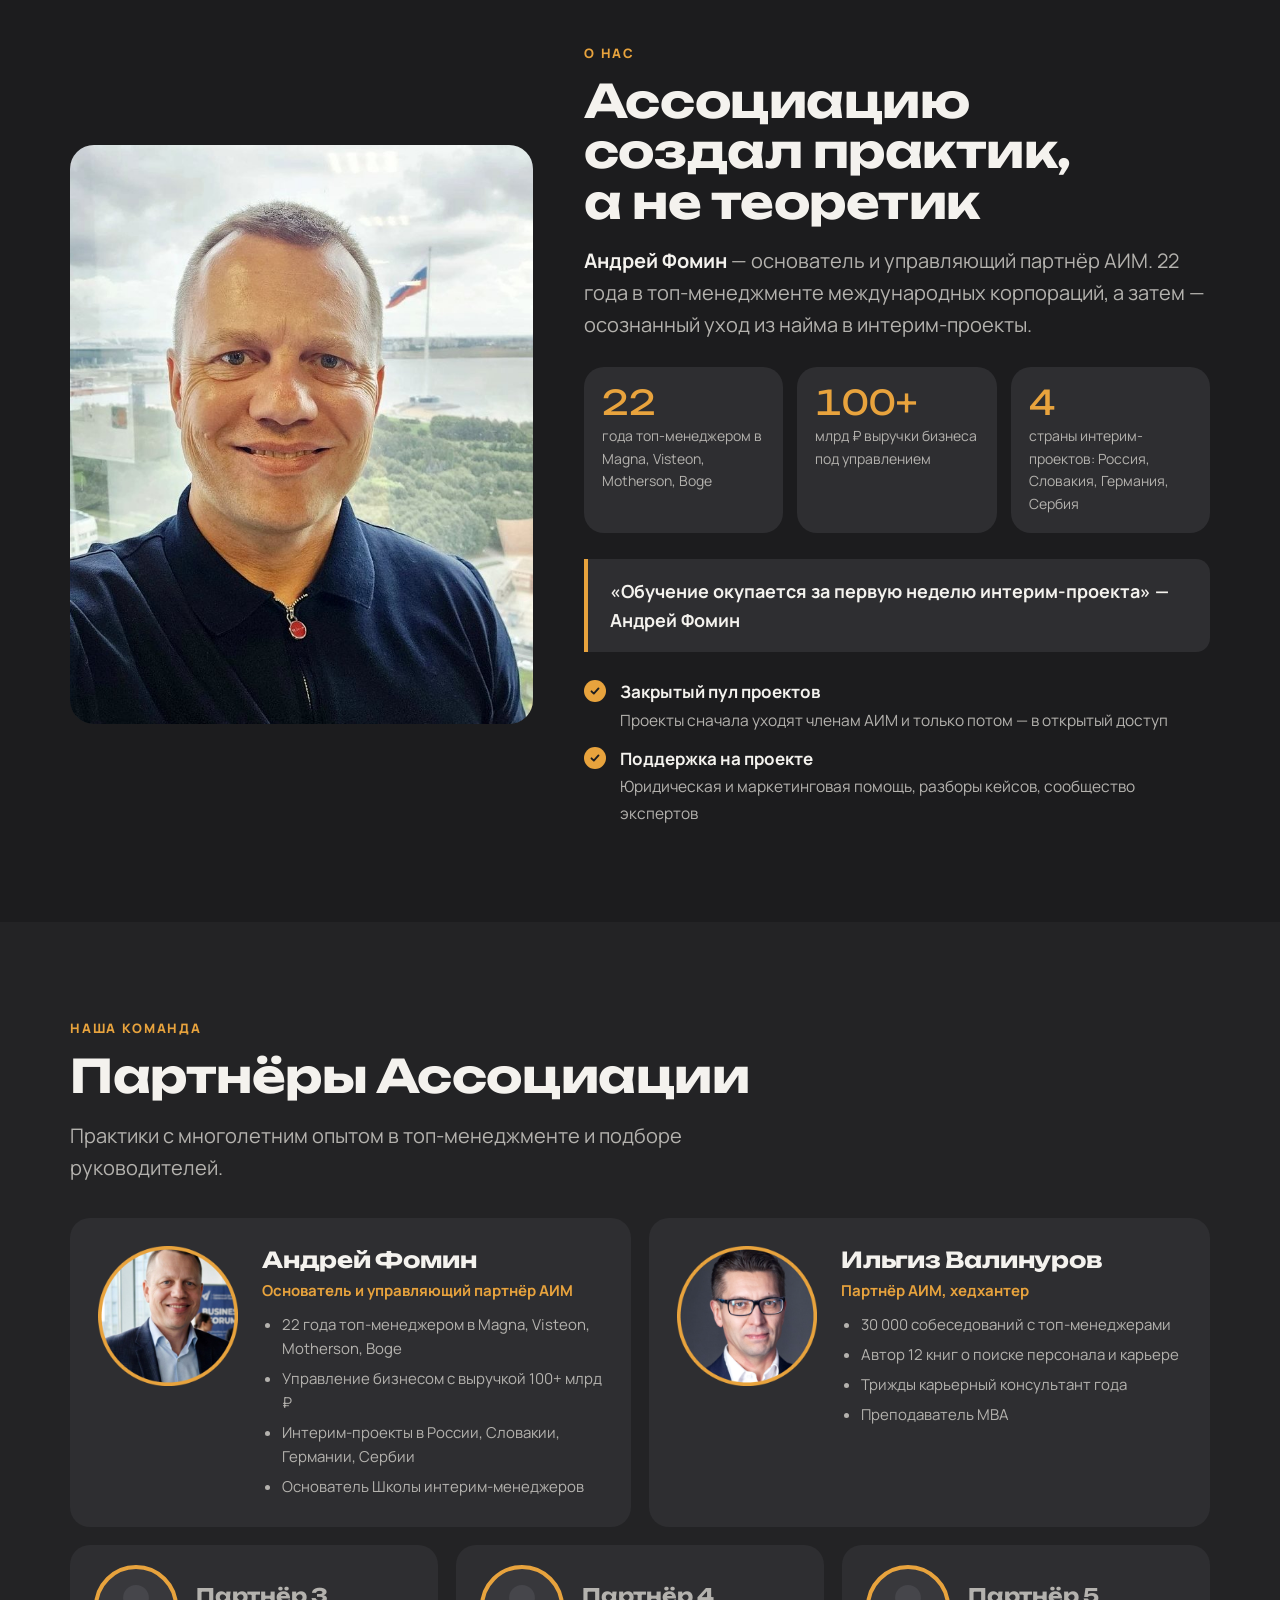
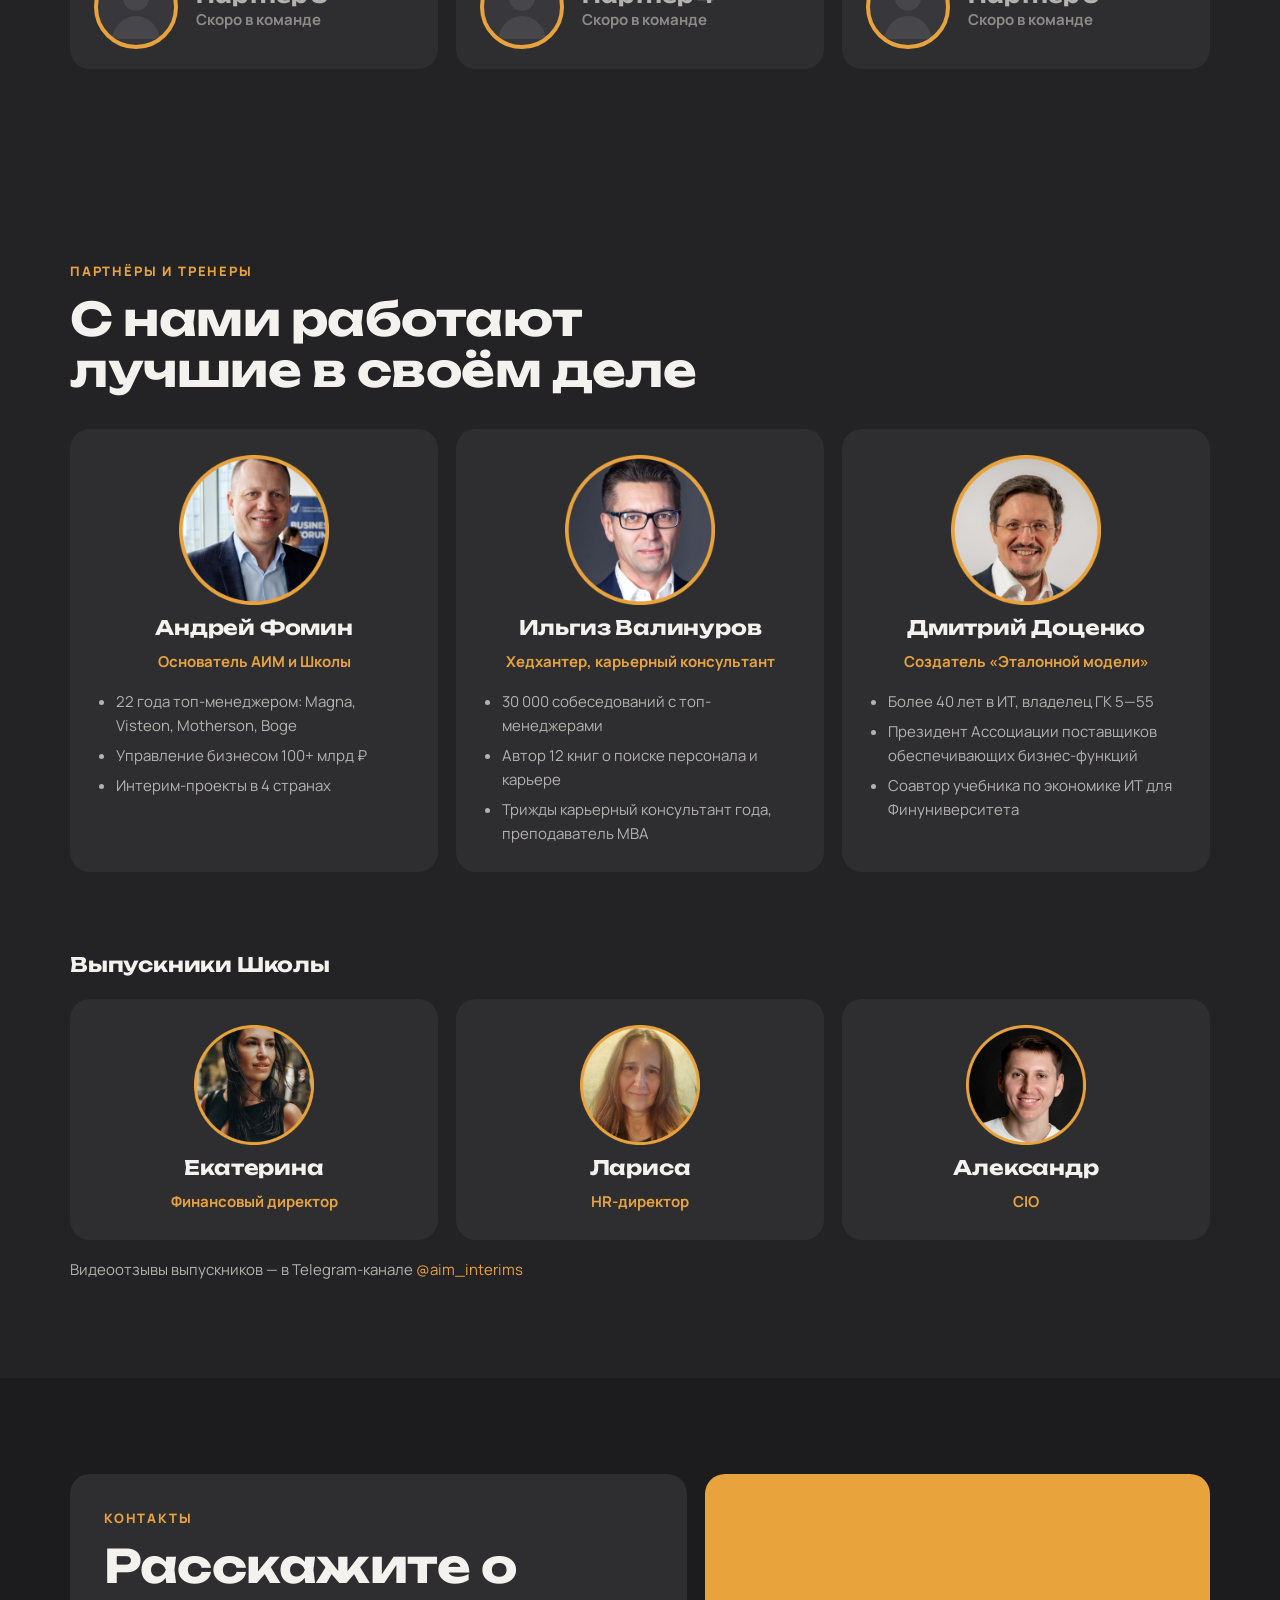
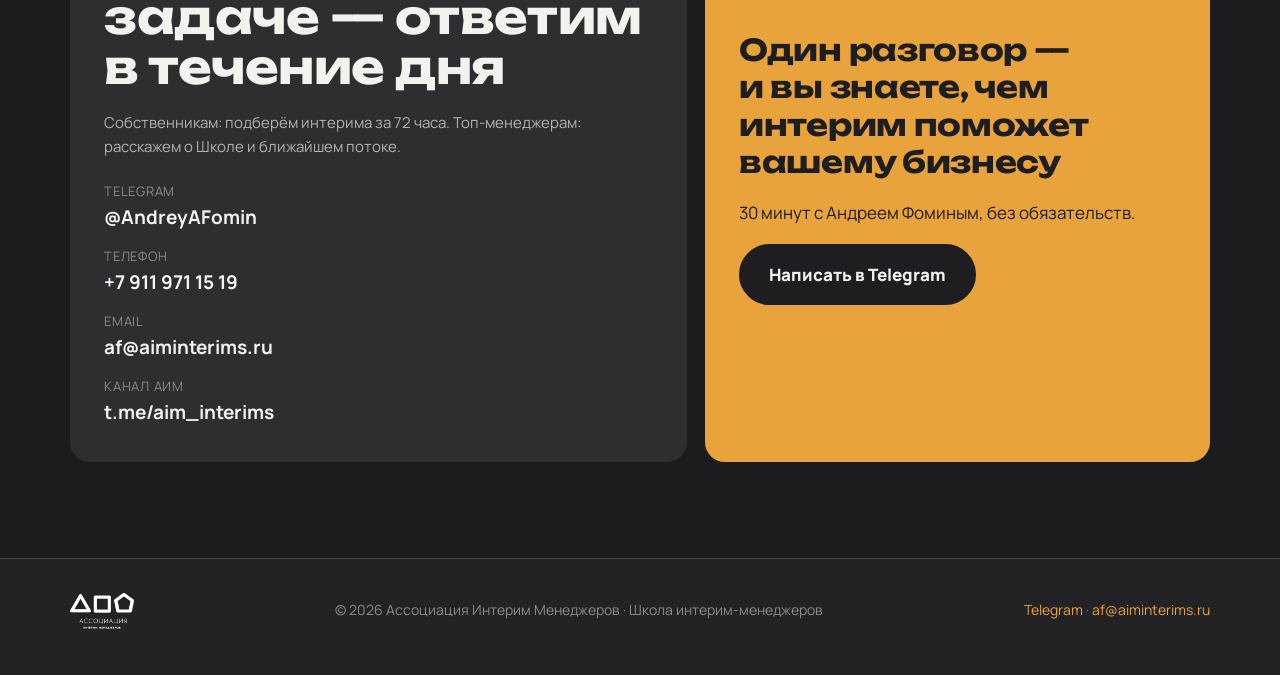
==== commit e9495a5f: "Сайт АИМ: блок «Наша команда», подписи под фото Co-Authored-By: Claude Opus 5.5 <noreply@anthropic.c" ====
--- a/aim/index.html
+++ b/aim/index.html
@@ -70,6 +70,21 @@
 .events-body .events{grid-template-columns:1fr}
 .events-cap{position:absolute;left:clamp(20px,3vw,48px);bottom:clamp(20px,3vw,40px);z-index:1;font-size:14px;color:var(--muted)}
 .events-cap b{display:block;color:var(--fg);font-size:16px}
+.hero-cap{position:absolute;right:clamp(20px,4vw,64px);bottom:clamp(18px,2.5vw,34px);z-index:1}
+.hero-cap b{color:var(--fg);font-size:16px}
+.team-main{display:grid;grid-template-columns:repeat(2,minmax(0,1fr));gap:18px;margin-top:34px}
+.member{display:flex;gap:24px;align-items:flex-start;padding:28px}
+.member img{width:140px;height:140px;flex:0 0 140px}
+.member h3{font-size:22px}
+.member .role{color:var(--accent);font-weight:700;font-size:15px;margin:6px 0 10px}
+.member ul{margin:0;padding-left:20px;color:var(--muted);font-size:15px}
+.member li+li{margin-top:6px}
+.team-soon{display:grid;grid-template-columns:repeat(3,minmax(0,1fr));gap:18px;margin-top:18px}
+.team-soon .person{flex-direction:row;text-align:left;align-items:center;gap:18px;padding:20px 24px}
+.ph-av{width:84px;height:84px;flex:0 0 84px}
+.ph-av{border-radius:50%;border:4px solid var(--accent);background:var(--surface2) url("data:image/svg+xml,%3Csvg xmlns='http://www.w3.org/2000/svg' viewBox='0 0 100 100'%3E%3Ccircle cx='50' cy='38' r='17' fill='%2346464B'/%3E%3Cpath d='M18 92c4-20 18-30 32-30s28 10 32 30z' fill='%2346464B'/%3E%3C/svg%3E") center/100% no-repeat}
+.person.soon .role{color:var(--dim)}
+.person.soon h3{color:var(--muted)}
 @media (min-width:1280px){.events-body .events{grid-template-columns:repeat(2,minmax(0,1fr))}}
 /* events */
 .events{display:grid;grid-template-columns:repeat(2,minmax(0,1fr));gap:18px;margin-top:30px}
@@ -186,6 +201,8 @@
   .onepl,.about,.contact,.hero-grid,.events{grid-template-columns:1fr}
   .events-ph{position:relative;width:100%;height:clamp(300px,70vw,460px);object-position:50% 20%;-webkit-mask-image:linear-gradient(to bottom,#000 60%,transparent);mask-image:linear-gradient(to bottom,#000 60%,transparent)}
   .events-body{margin-left:0}
+  .hero-cap{position:static;padding:0 20px;margin:-34px 0 14px}
+  .team-main,.team-soon{grid-template-columns:1fr}
   .events-cap{position:static;padding:0 20px;margin:-30px 0 18px}
   .hero-top{display:block;min-height:0;padding-top:0}
   .hero-bg{position:relative;width:100%;height:clamp(320px,80vw,520px);object-position:70% 25%;-webkit-mask-image:linear-gradient(to bottom,#000 60%,transparent 100%);mask-image:linear-gradient(to bottom,#000 60%,transparent 100%)}
@@ -194,6 +211,8 @@
   .about .photo{max-width:420px}
 }
 @media (max-width:640px){
+  .member{flex-direction:column;align-items:center;text-align:center}
+  .member ul{text-align:left}
   body{font-size:16px}
   .split,.g2,.prog{grid-template-columns:1fr}
   .who{columns:1}
@@ -219,6 +238,7 @@
       <li><a href="#owners">Собственникам</a></li>
       <li><a href="#school">Школа</a></li>
       <li><a href="#about">О нас</a></li>
+      <li><a href="#team">Команда</a></li>
       <li><a href="#partners">Партнёры</a></li>
       <li><a href="#contacts">Контакты</a></li>
     </ul>
@@ -230,6 +250,7 @@
 <section class="hero">
   <div class="hero-top">
     <img class="hero-bg" src="assets/andrey_hero.webp" alt="Андрей Фомин, основатель Ассоциации Интерим Менеджеров">
+    <div class="hero-cap"><b>Андрей Фомин</b></div>
     <div class="wrap" style="width:100%">
      <div class="hero-text">
     <div class="eyebrow">Ассоциация Интерим Менеджеров</div>
@@ -254,7 +275,7 @@
 
 <section id="events" class="events-sec" style="padding-top:clamp(24px,3vw,40px)">
   <img class="events-ph" src="assets/ilgiz_events.webp" alt="Ильгиз Валинуров" loading="lazy">
-  <div class="events-cap"><b>Ильгиз Валинуров</b>хедхантер, спикер бизнес-завтрака</div>
+  <div class="events-cap"><b>Ильгиз Валинуров</b></div>
   <div class="wrap">
    <div class="events-body">
     <div class="eyebrow">Мероприятия АИМ</div>
@@ -433,6 +454,32 @@
 </section>
 
 <!-- PARTNERS -->
+<!-- TEAM -->
+<section id="team">
+  <div class="wrap">
+    <div class="eyebrow">Наша команда</div>
+    <h2>Партнёры Ассоциации</h2>
+    <p class="lead">Практики с многолетним опытом в топ-менеджменте и подборе руководителей.</p>
+    <div class="team-main">
+      <div class="card member reveal">
+        <img src="assets/fomin.png" alt="Андрей Фомин" loading="lazy">
+        <div><h3>Андрей Фомин</h3><div class="role">Основатель и управляющий партнёр АИМ</div>
+        <ul><li>22 года топ-менеджером в Magna, Visteon, Motherson, Boge</li><li>Управление бизнесом с выручкой 100+ млрд ₽</li><li>Интерим-проекты в России, Словакии, Германии, Сербии</li><li>Основатель Школы интерим-менеджеров</li></ul></div>
+      </div>
+      <div class="card member reveal">
+        <img src="assets/valinurov.png" alt="Ильгиз Валинуров" loading="lazy">
+        <div><h3>Ильгиз Валинуров</h3><div class="role">Партнёр АИМ, хедхантер</div>
+        <ul><li>30 000 собеседований с топ-менеджерами</li><li>Автор 12 книг о поиске персонала и карьере</li><li>Трижды карьерный консультант года</li><li>Преподаватель MBA</li></ul></div>
+      </div>
+    </div>
+    <div class="team-soon">
+      <div class="card person soon reveal"><div class="ph-av" role="img" aria-label="Фото партнёра появится позже"></div><div><h3>Партнёр 3</h3><div class="role">Скоро в команде</div></div></div>
+      <div class="card person soon reveal"><div class="ph-av" role="img" aria-label="Фото партнёра появится позже"></div><div><h3>Партнёр 4</h3><div class="role">Скоро в команде</div></div></div>
+      <div class="card person soon reveal"><div class="ph-av" role="img" aria-label="Фото партнёра появится позже"></div><div><h3>Партнёр 5</h3><div class="role">Скоро в команде</div></div></div>
+    </div>
+  </div>
+</section>
+
 <section id="partners">
   <div class="wrap">
     <div class="eyebrow">Партнёры и тренеры</div>
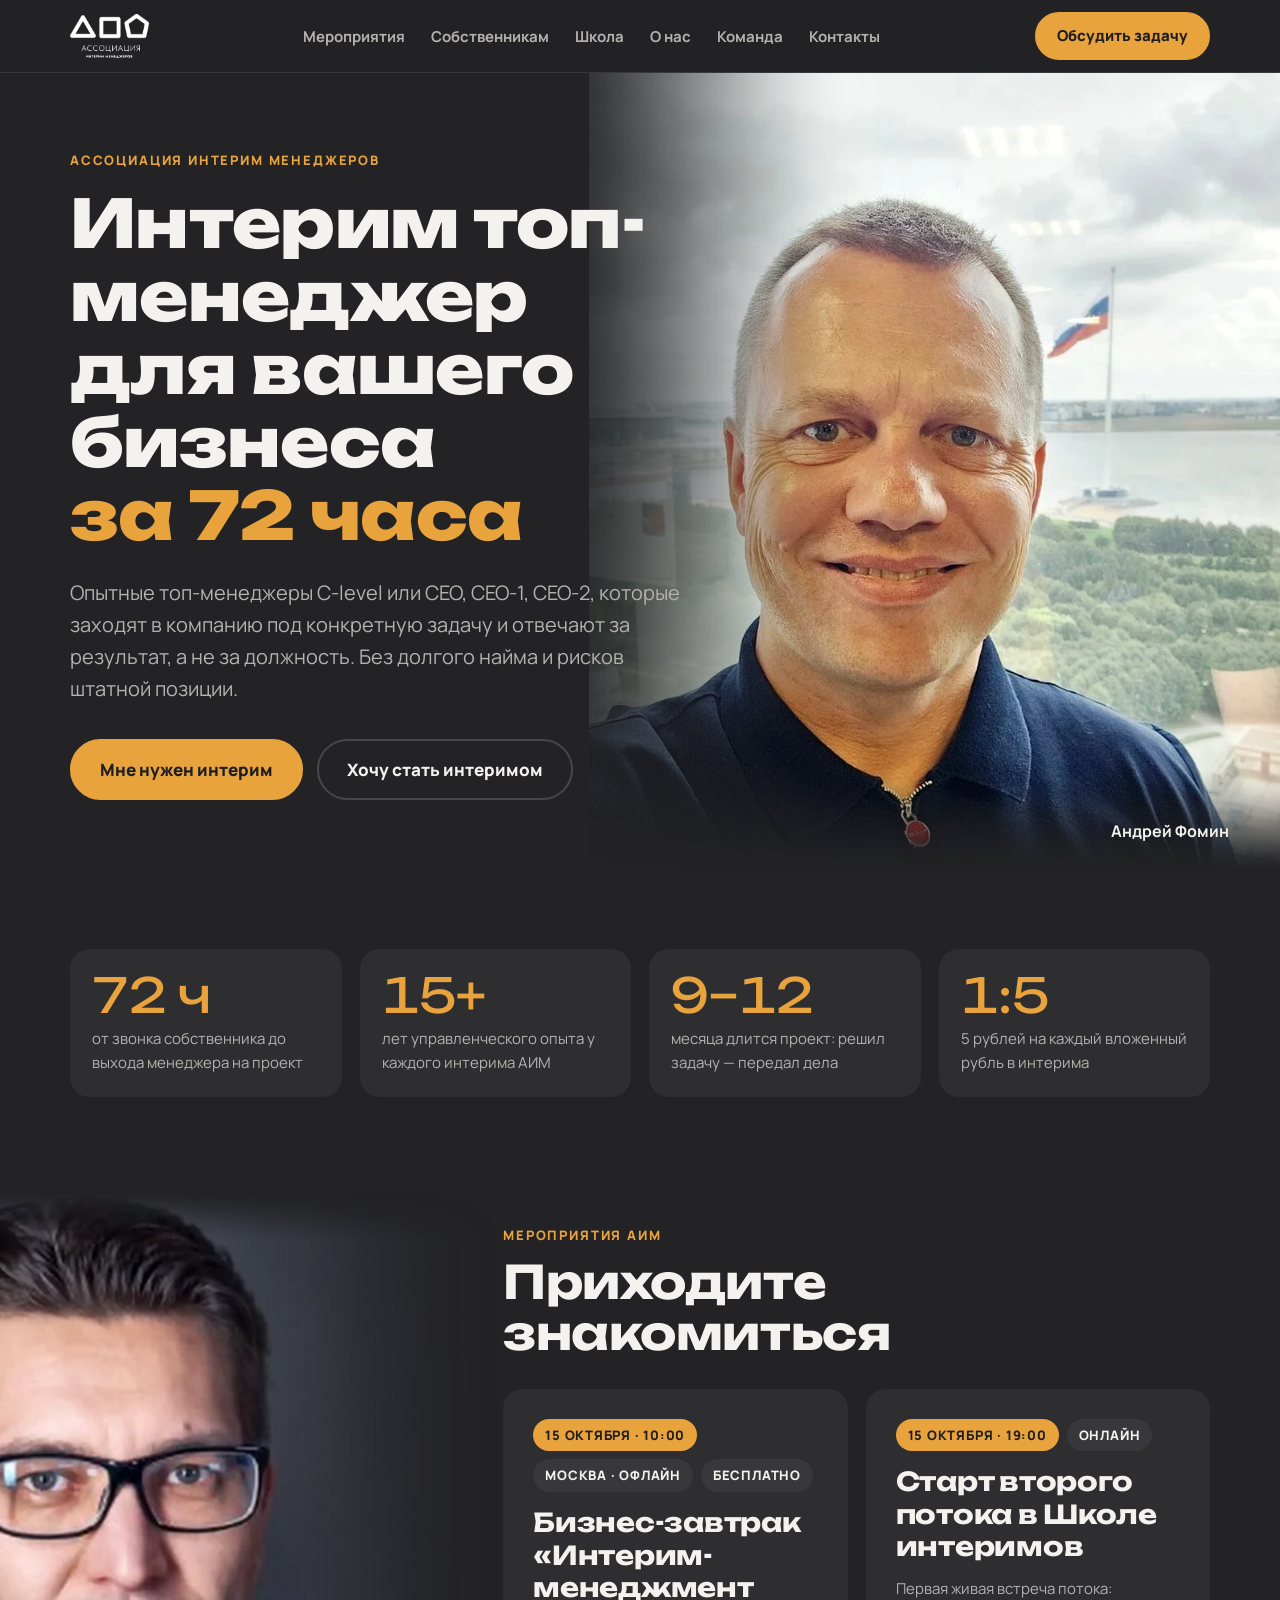
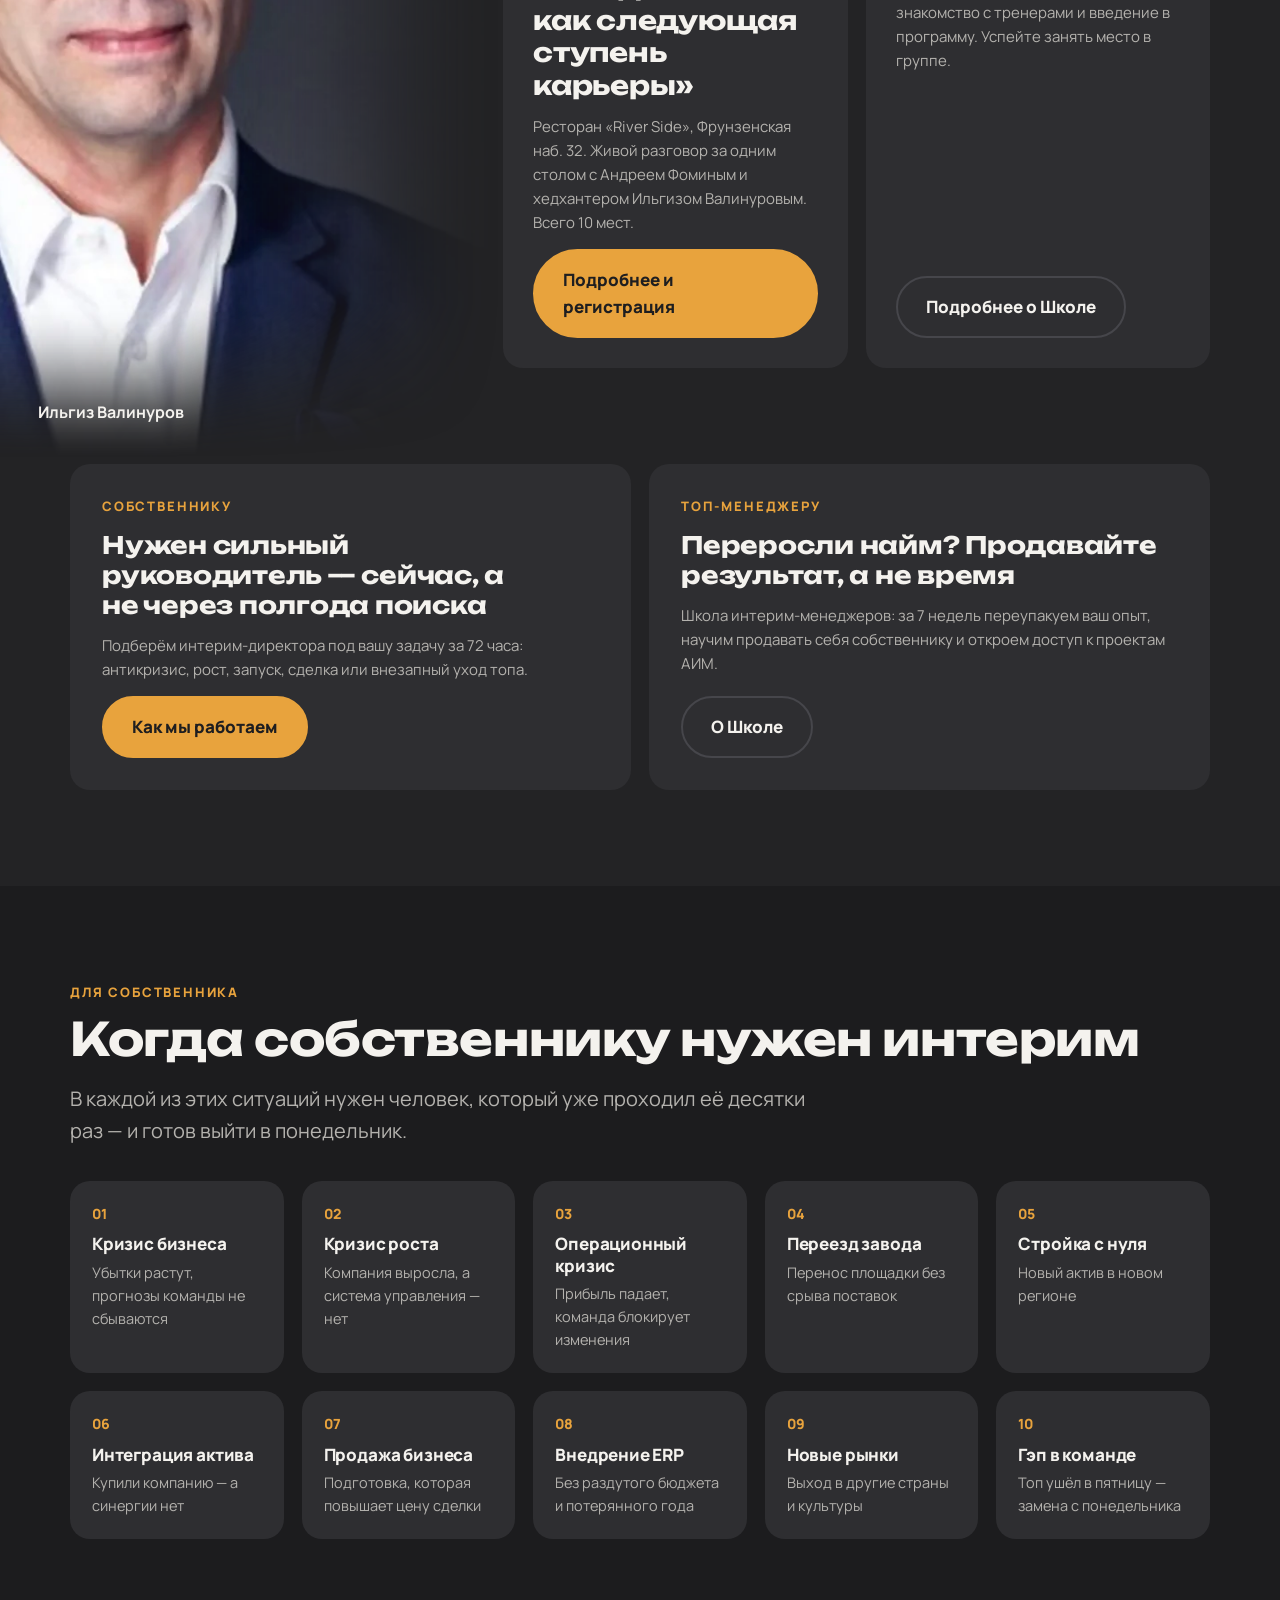
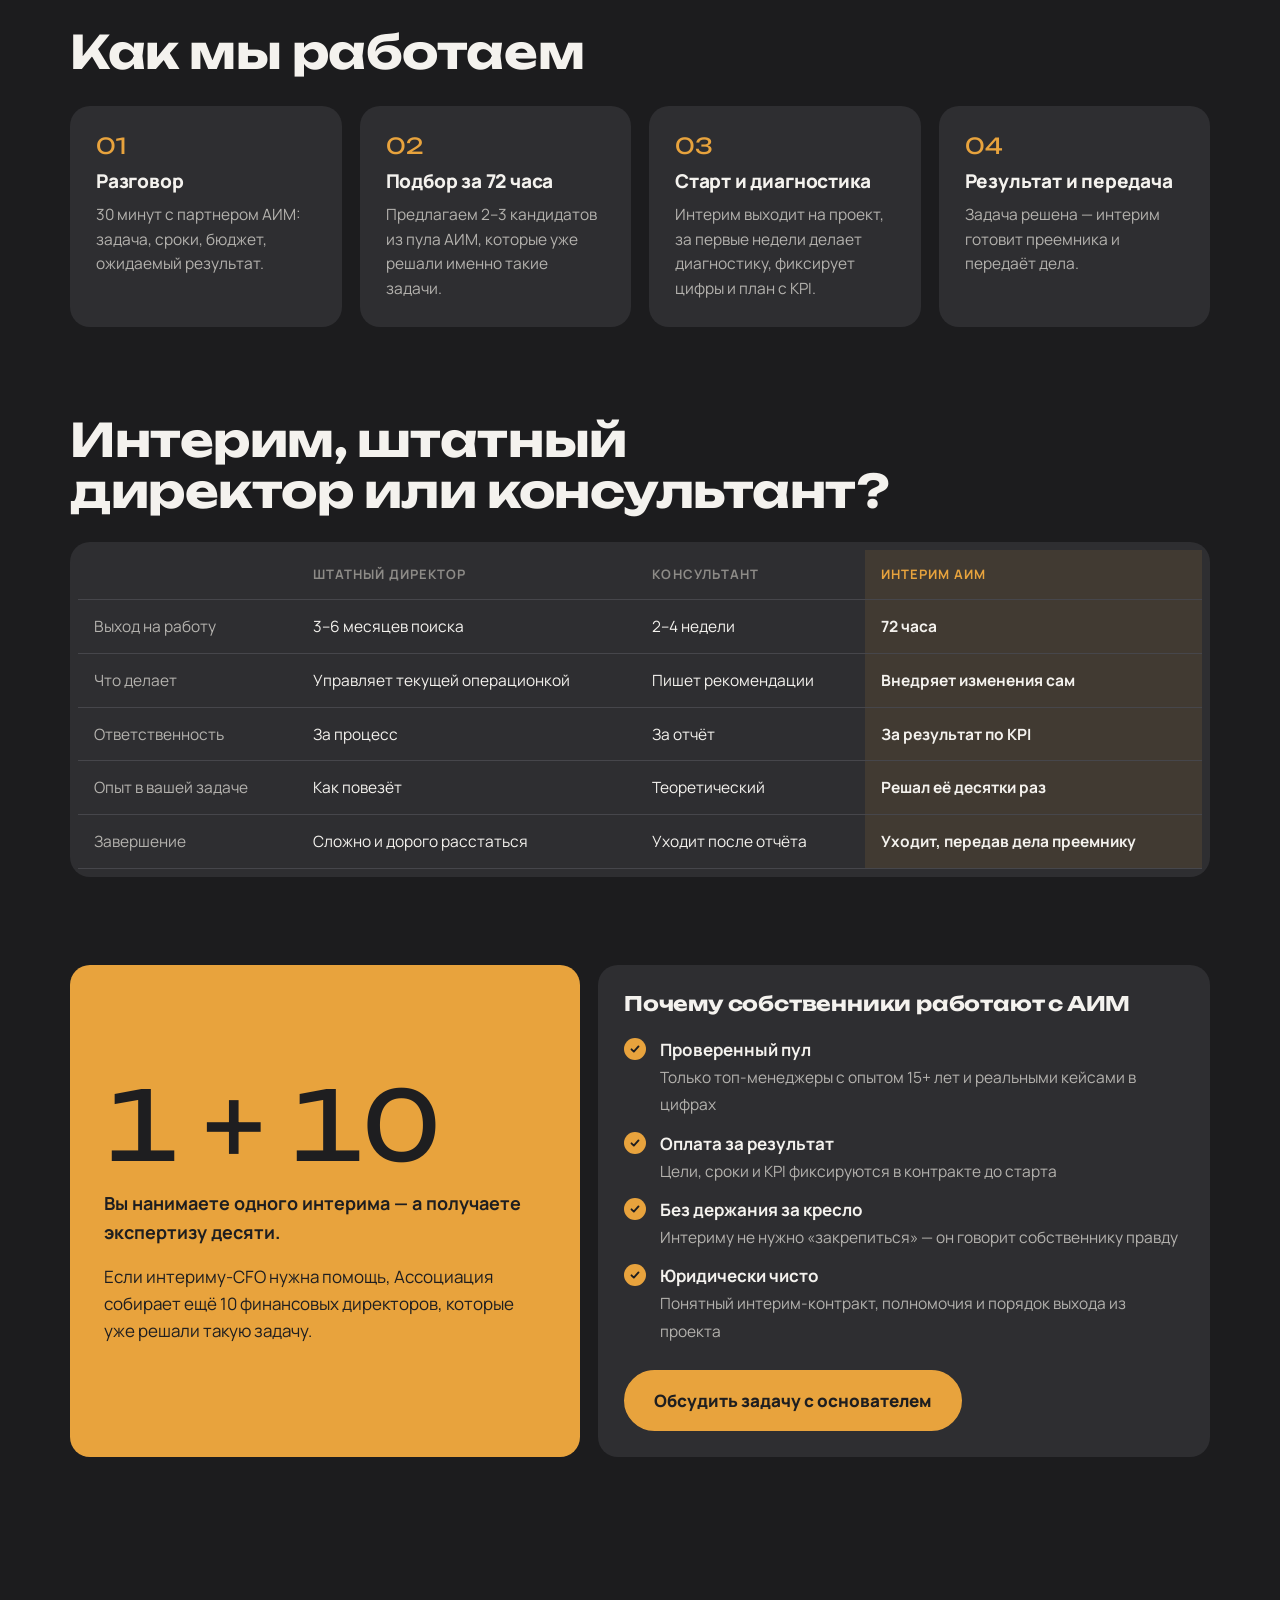
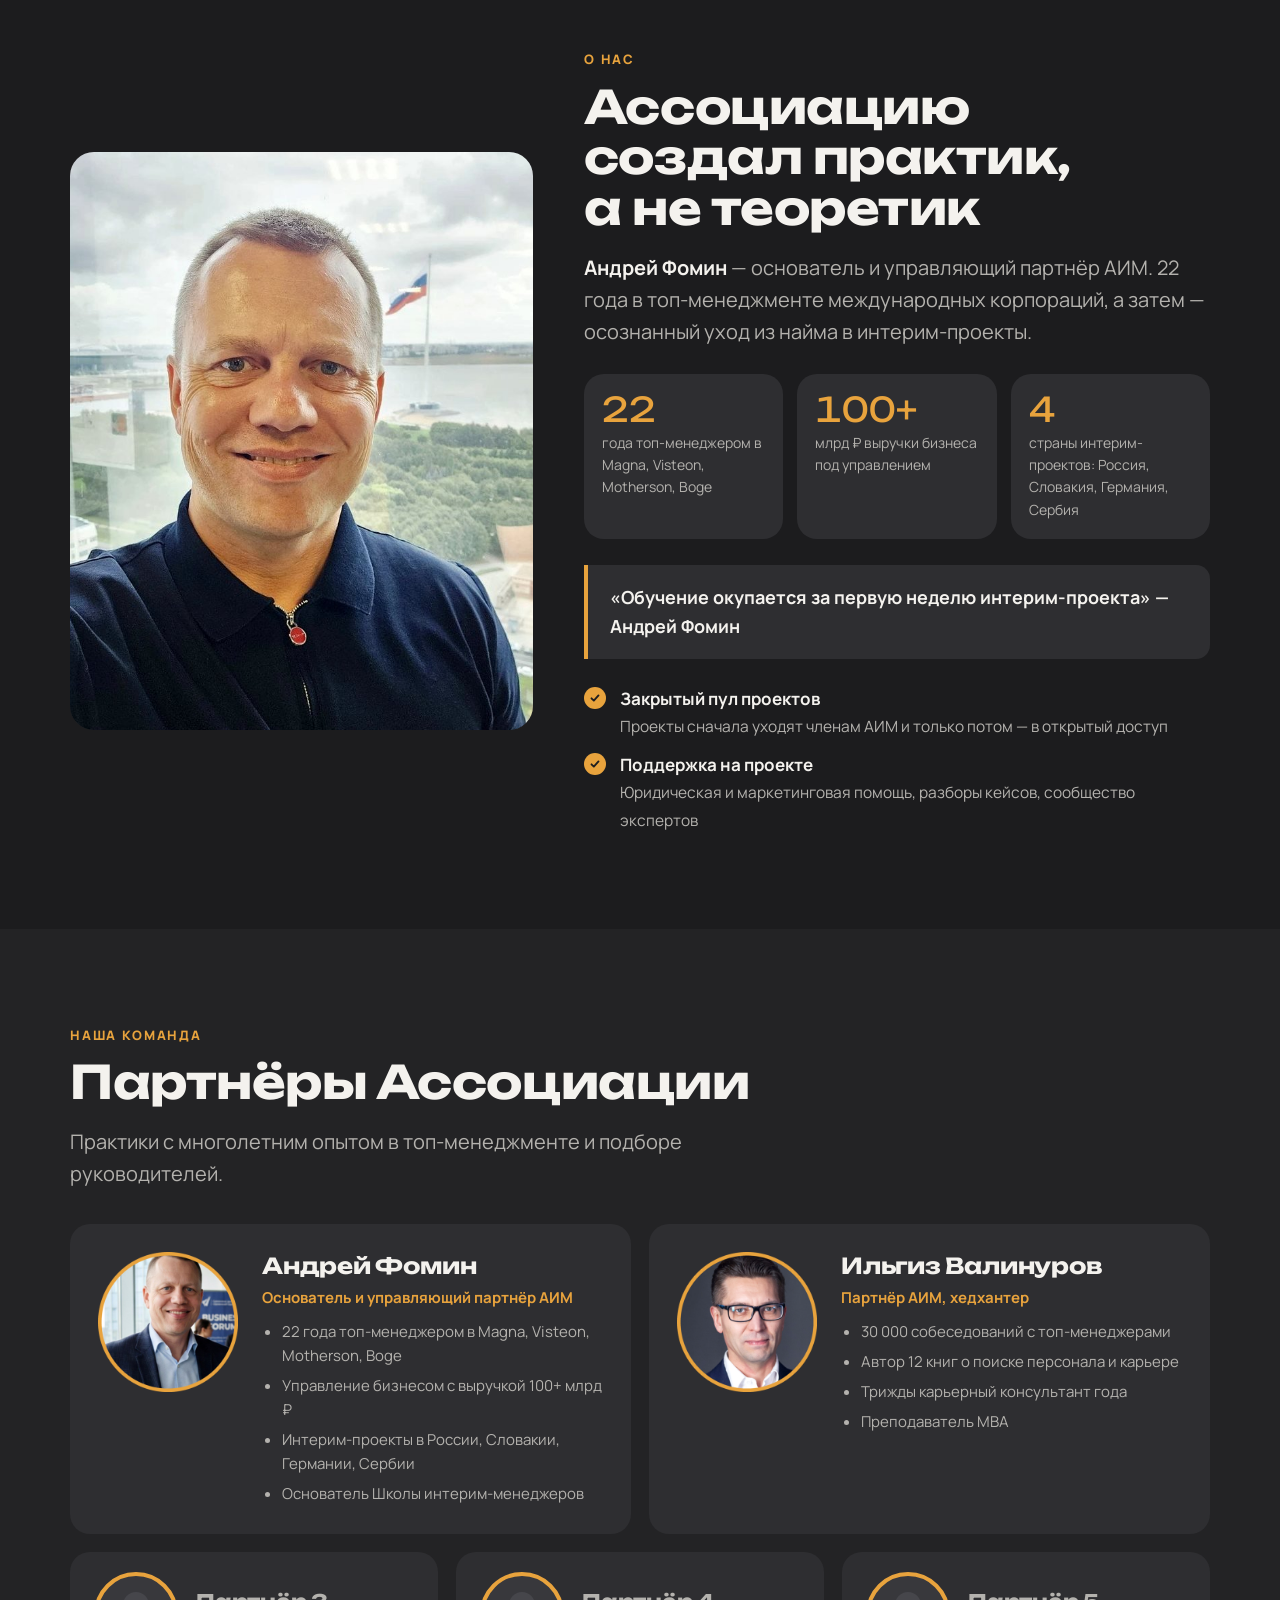
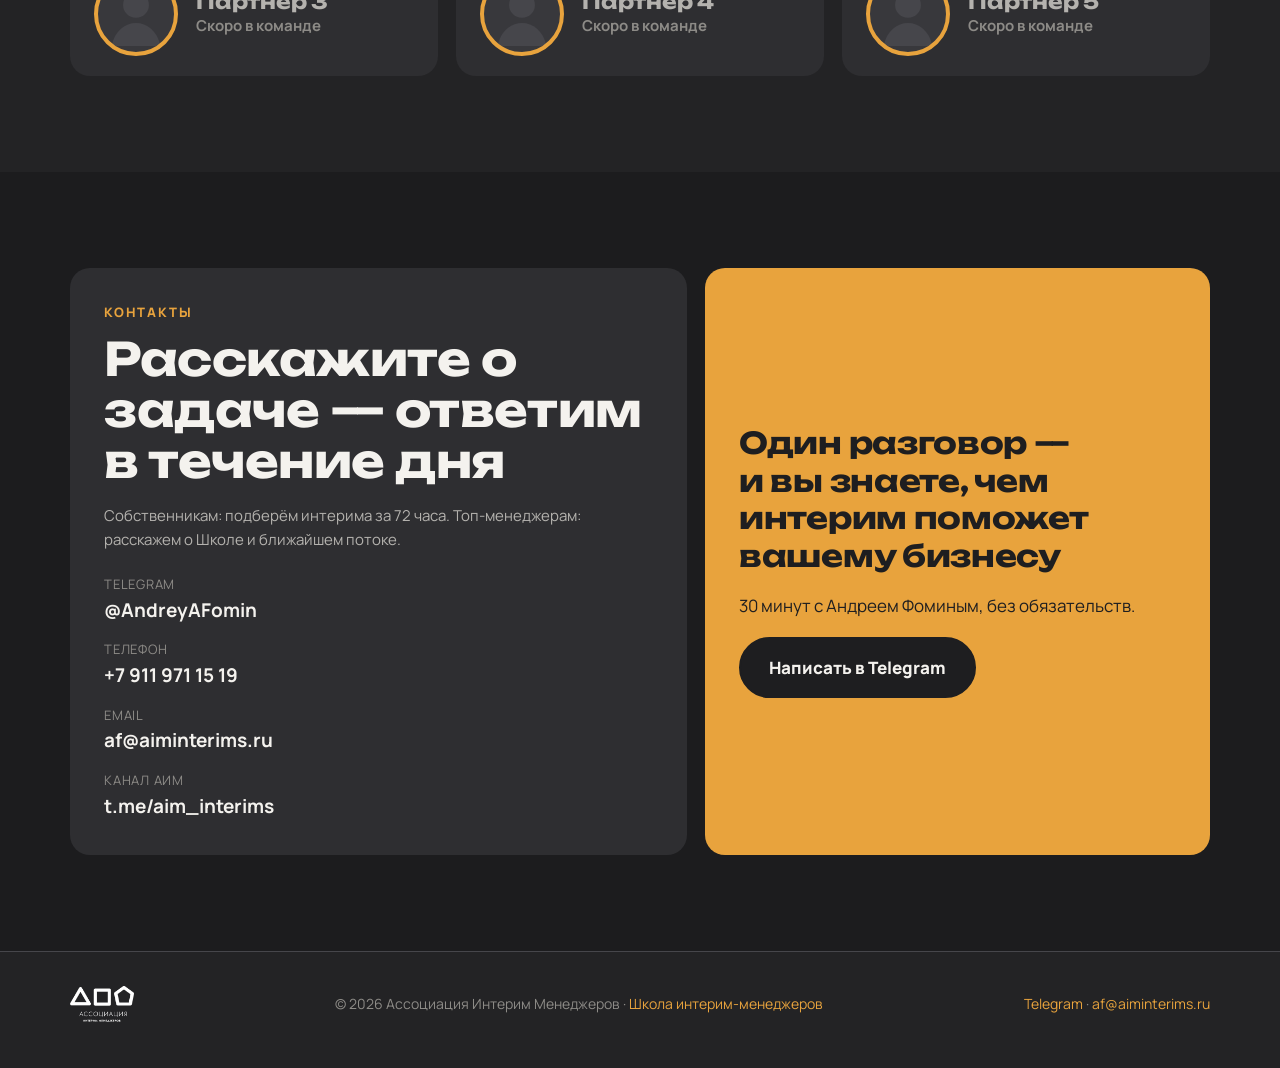
==== commit 9a234408: "Школа интерим-менеджеров вынесена на отдельную страницу /aim/school, ссылки с главной Co-Authored-By" ====
--- a/aim/index.html
+++ b/aim/index.html
@@ -236,10 +236,9 @@
     <ul>
       <li><a href="#events">Мероприятия</a></li>
       <li><a href="#owners">Собственникам</a></li>
-      <li><a href="#school">Школа</a></li>
+      <li><a href="school/">Школа</a></li>
       <li><a href="#about">О нас</a></li>
       <li><a href="#team">Команда</a></li>
-      <li><a href="#partners">Партнёры</a></li>
       <li><a href="#contacts">Контакты</a></li>
     </ul>
     <a class="btn" href="https://t.me/AndreyAFomin" target="_blank" rel="noopener">Обсудить задачу</a>
@@ -258,7 +257,7 @@
     <p class="lead">Опытные топ-менеджеры C-level или CEO, CEO-1, CEO-2, которые заходят в компанию под конкретную задачу и отвечают за результат, а не за должность. Без долгого найма и рисков штатной позиции.</p>
     <div class="cta-row">
       <a class="btn" href="#owners">Мне нужен интерим</a>
-      <a class="btn ghost" href="#school">Хочу стать интеримом</a>
+      <a class="btn ghost" href="school/">Хочу стать интеримом</a>
     </div>
      </div>
     </div>
@@ -291,7 +290,7 @@
         <div class="when"><span class="pill a">15 октября · 19:00</span><span class="pill">Онлайн</span></div>
         <h3>Старт второго потока в Школе интеримов</h3>
         <p class="small">Первая живая встреча потока: знакомство с тренерами и введение в программу. Успейте занять место в группе.</p>
-        <a class="btn ghost" href="https://t.me/AndreyAFomin" target="_blank" rel="noopener">Записаться в поток</a>
+        <a class="btn ghost" href="school/">Подробнее о Школе</a>
       </div>
     </div>
    </div>
@@ -311,7 +310,7 @@
         <div class="eyebrow">Топ-менеджеру</div>
         <h3>Переросли найм? Продавайте результат, а не время</h3>
         <p class="small">Школа интерим-менеджеров: за 7 недель переупакуем ваш опыт, научим продавать себя собственнику и откроем доступ к проектам АИМ.</p>
-        <a class="btn ghost" href="#school">О Школе</a>
+        <a class="btn ghost" href="school/">О Школе</a>
       </div>
     </div>
   </div>
@@ -378,58 +377,6 @@
   </div>
 </section>
 
-<!-- SCHOOL -->
-<section id="school">
-  <div class="wrap">
-    <div class="eyebrow">Школа интерим-менеджеров</div>
-    <h2>Вы 20 лет строили чужой бизнес. Пора строить свою профессию</h2>
-    <p class="lead">Первая в России школа интерим-менеджеров: 7 недель, 14 живых встреч, только тренеры-практики. Без отрыва от работы — 2 вечера в неделю онлайн.</p>
-
-    <div class="grid g2" style="margin-top:36px;align-items:start">
-      <div>
-        <h3 style="margin-bottom:14px">Школа для вас, если вы</h3>
-        <ul class="who">
-          <li>Перерос найм и слышите «оверквалифайд»</li>
-          <li>Руководитель 45+ и упёрлись в потолок зарплаты</li>
-          <li>Выводили убытки в прибыль, запускали направления, резали косты</li>
-          <li>Консультант, который знает: стратегия без внедрения не стоит денег</li>
-          <li>На паузе в карьере и хотите вернуться с новым статусом</li>
-          <li>Функциональный эксперт, доросший до управления бизнесом целиком</li>
-        </ul>
-      </div>
-      <div class="card">
-        <h3 style="margin-bottom:16px">Через 7 недель у вас будет</h3>
-        <ul class="ticks">
-          <li><div><b>Упаковка интерима</b><span>Резюме и оффер в формате «проблема → действие → результат»</span></div></li>
-          <li><div><b>Позиционирование</b><span>Ясная экспертиза, за которую собственник платит</span></div></li>
-          <li><div><b>Протокол входа</b><span>Что делать в первые 30 дней на проекте</span></div></li>
-          <li><div><b>Защищённый контракт</b><span>Полномочия, KPI, ставка и выход из проекта</span></div></li>
-          <li><div><b>Сертификат и пул АИМ</b><span>После защиты кейса — доступ к закрытым проектам Ассоциации</span></div></li>
-        </ul>
-      </div>
-    </div>
-
-    <h3 style="margin:clamp(48px,6vw,72px) 0 18px">Программа: от стратегии до первого проекта</h3>
-    <ol class="prog">
-      <li>Знакомство и введение в программу</li>
-      <li>Лидерство в нестандартной ситуации</li>
-      <li>Переход из найма в интеримы: как переупаковать себя</li>
-      <li>Экспертность и позиционирование</li>
-      <li>Резюме, площадки, выход на работодателей</li>
-      <li>Первые 30 дней на проекте</li>
-      <li>Executive search: как усилить свою команду</li>
-      <li>Стратегия в действия и KPI: язык денег с собственником</li>
-      <li>Цифровизация и технологии в работе интерима</li>
-      <li>Управление изменениями (Change Management)</li>
-      <li>Команда и доверие с первого дня</li>
-      <li>Правовые основы интерим-контракта и передача дел</li>
-      <li>Продажи и маркетинг: воронка проектов на 5+ лет</li>
-      <li class="final">Экзамен: защита собственного кейса</li>
-    </ol>
-
-    <div style="display:flex;flex-wrap:wrap;align-items:center;gap:18px;margin-top:28px"><a class="btn" href="https://t.me/AndreyAFomin" target="_blank" rel="noopener">Записаться в Школу</a><p class="small">Группа — до 15 человек. Напишите «ШКОЛА» в Telegram — пришлём программу и даты ближайшего потока.</p></div>
-  </div>
-</section>
 
 <!-- ABOUT -->
 <section id="about" class="alt">
@@ -453,7 +400,6 @@
   </div>
 </section>
 
-<!-- PARTNERS -->
 <!-- TEAM -->
 <section id="team">
   <div class="wrap">
@@ -480,40 +426,6 @@
   </div>
 </section>
 
-<section id="partners">
-  <div class="wrap">
-    <div class="eyebrow">Партнёры и тренеры</div>
-    <h2>С нами работают лучшие в своём деле</h2>
-    <div class="grid g3" style="margin-top:34px">
-      <div class="card person reveal">
-        <img src="assets/fomin.png" alt="Андрей Фомин" loading="lazy">
-        <h3>Андрей Фомин</h3>
-        <div class="role">Основатель АИМ и Школы</div>
-        <ul><li>22 года топ-менеджером: Magna, Visteon, Motherson, Boge</li><li>Управление бизнесом 100+ млрд ₽</li><li>Интерим-проекты в 4 странах</li></ul>
-      </div>
-      <div class="card person reveal">
-        <img src="assets/valinurov.png" alt="Ильгиз Валинуров" loading="lazy">
-        <h3>Ильгиз Валинуров</h3>
-        <div class="role">Хедхантер, карьерный консультант</div>
-        <ul><li>30 000 собеседований с топ-менеджерами</li><li>Автор 12 книг о поиске персонала и карьере</li><li>Трижды карьерный консультант года, преподаватель MBA</li></ul>
-      </div>
-      <div class="card person reveal">
-        <img src="assets/dotsenko.png" alt="Дмитрий Доценко" loading="lazy">
-        <h3>Дмитрий Доценко</h3>
-        <div class="role">Создатель «Эталонной модели»</div>
-        <ul><li>Более 40 лет в ИТ, владелец ГК 5—55</li><li>Президент Ассоциации поставщиков обеспечивающих бизнес-функций</li><li>Соавтор учебника по экономике ИТ для Финуниверситета</li></ul>
-      </div>
-    </div>
-
-    <h3 style="margin:clamp(56px,7vw,80px) 0 22px">Выпускники Школы</h3>
-    <div class="grid g3 alumni">
-      <div class="card person reveal"><img src="assets/ekaterina.png" alt="Екатерина" loading="lazy"><h3>Екатерина</h3><div class="role">Финансовый директор</div></div>
-      <div class="card person reveal"><img src="assets/larisa.png" alt="Лариса" loading="lazy"><h3>Лариса</h3><div class="role">HR-директор</div></div>
-      <div class="card person reveal"><img src="assets/aleksandr.png" alt="Александр" loading="lazy"><h3>Александр</h3><div class="role">CIO</div></div>
-    </div>
-    <p class="small" style="margin-top:18px">Видеоотзывы выпускников — в Telegram-канале <a href="https://t.me/aim_interims" target="_blank" rel="noopener">@aim_interims</a></p>
-  </div>
-</section>
 
 <!-- CONTACTS -->
 <section id="contacts" class="alt">
@@ -541,7 +453,7 @@
 <footer>
   <div class="wrap">
     <img src="assets/logo.png" alt="АИМ">
-    <span>© 2026 Ассоциация Интерим Менеджеров · Школа интерим-менеджеров</span>
+    <span>© 2026 Ассоциация Интерим Менеджеров · <a href="school/">Школа интерим-менеджеров</a></span>
     <span><a href="https://t.me/aim_interims" target="_blank" rel="noopener">Telegram</a> · <a href="mailto:af@aiminterims.ru">af@aiminterims.ru</a></span>
   </div>
 </footer>
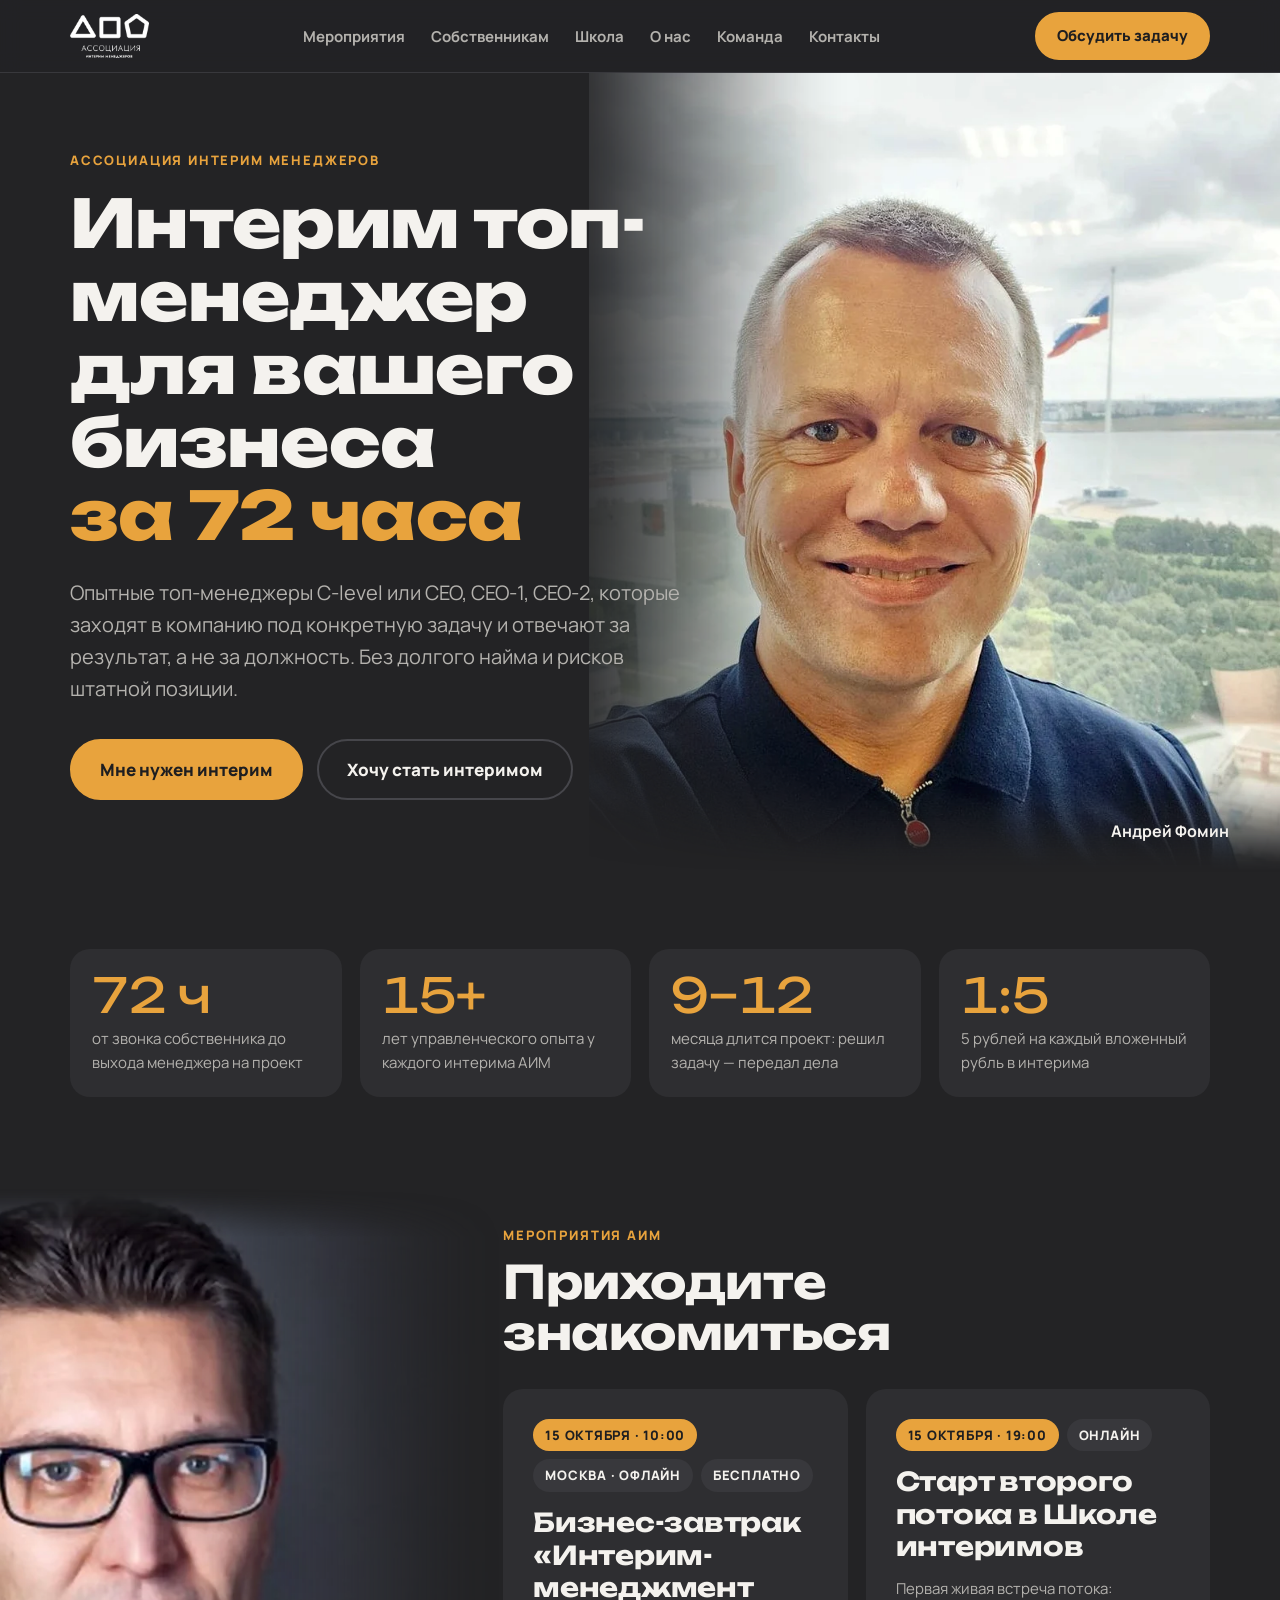
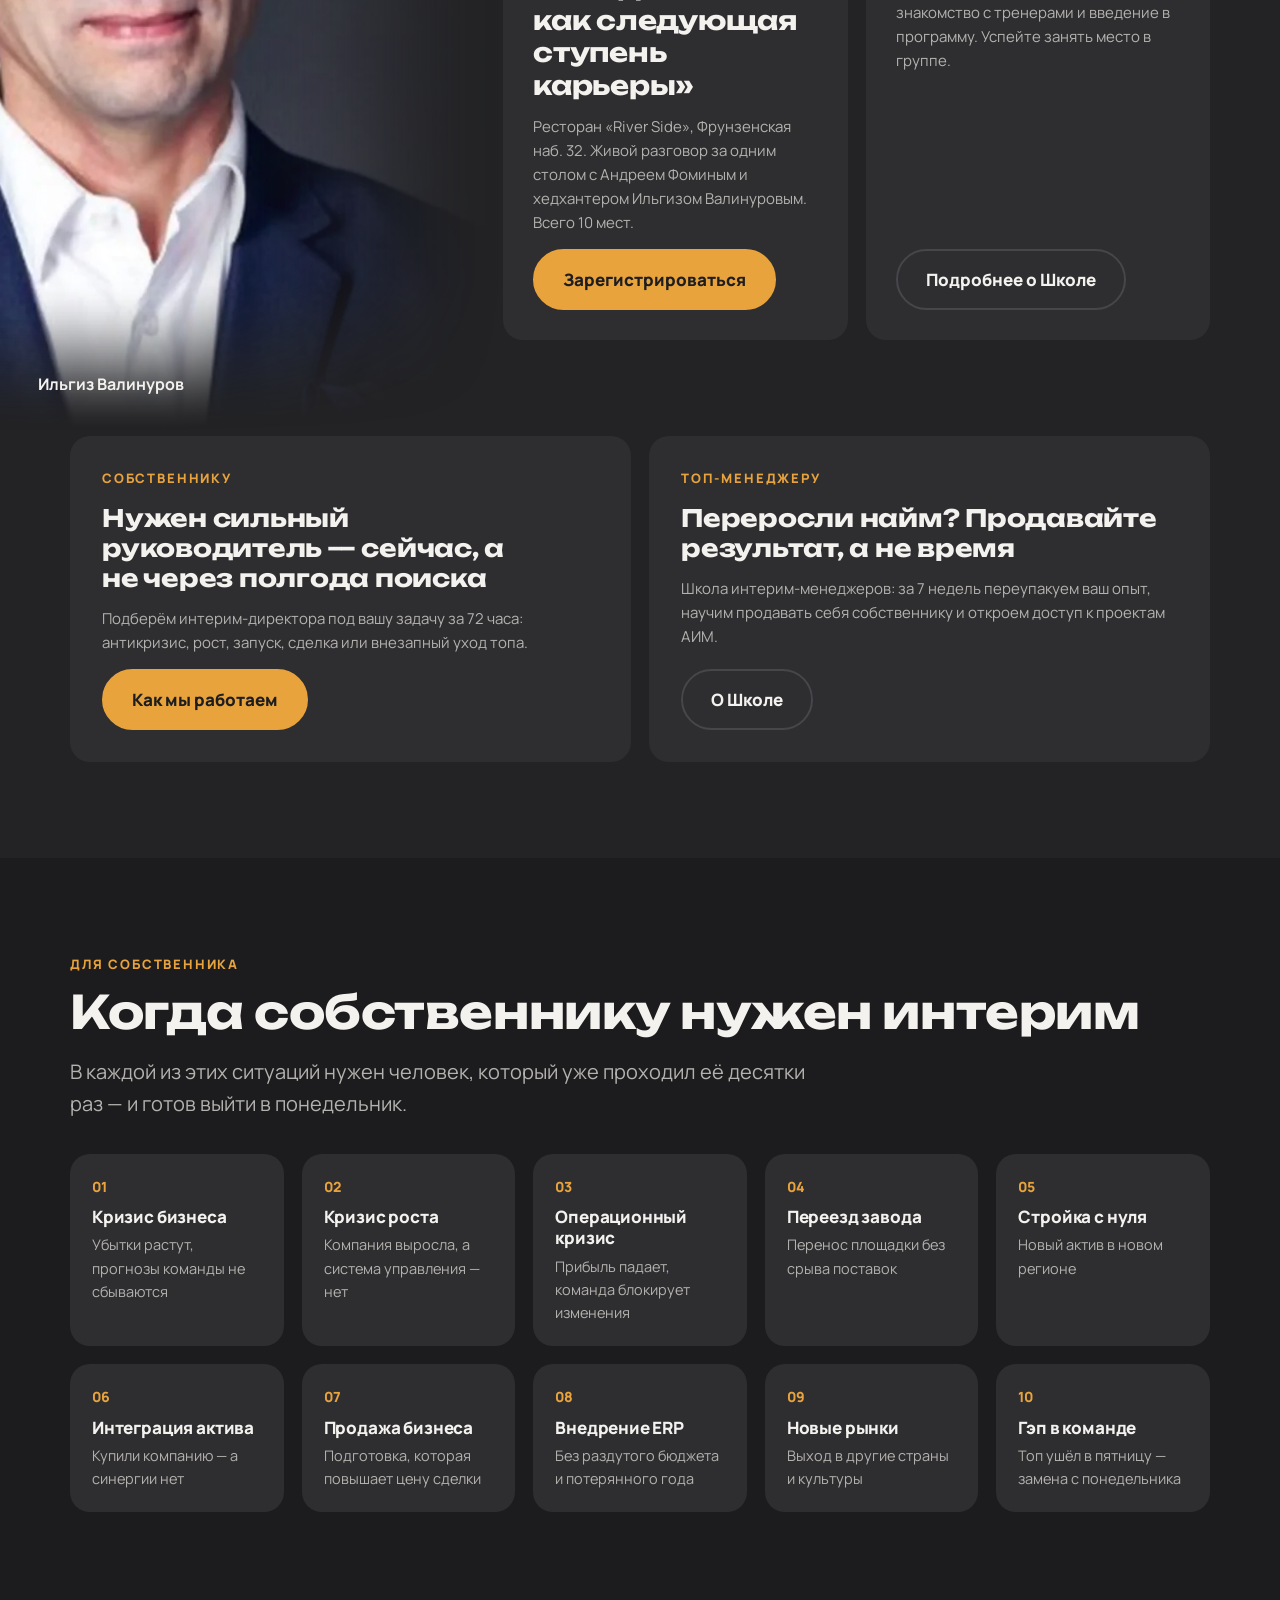
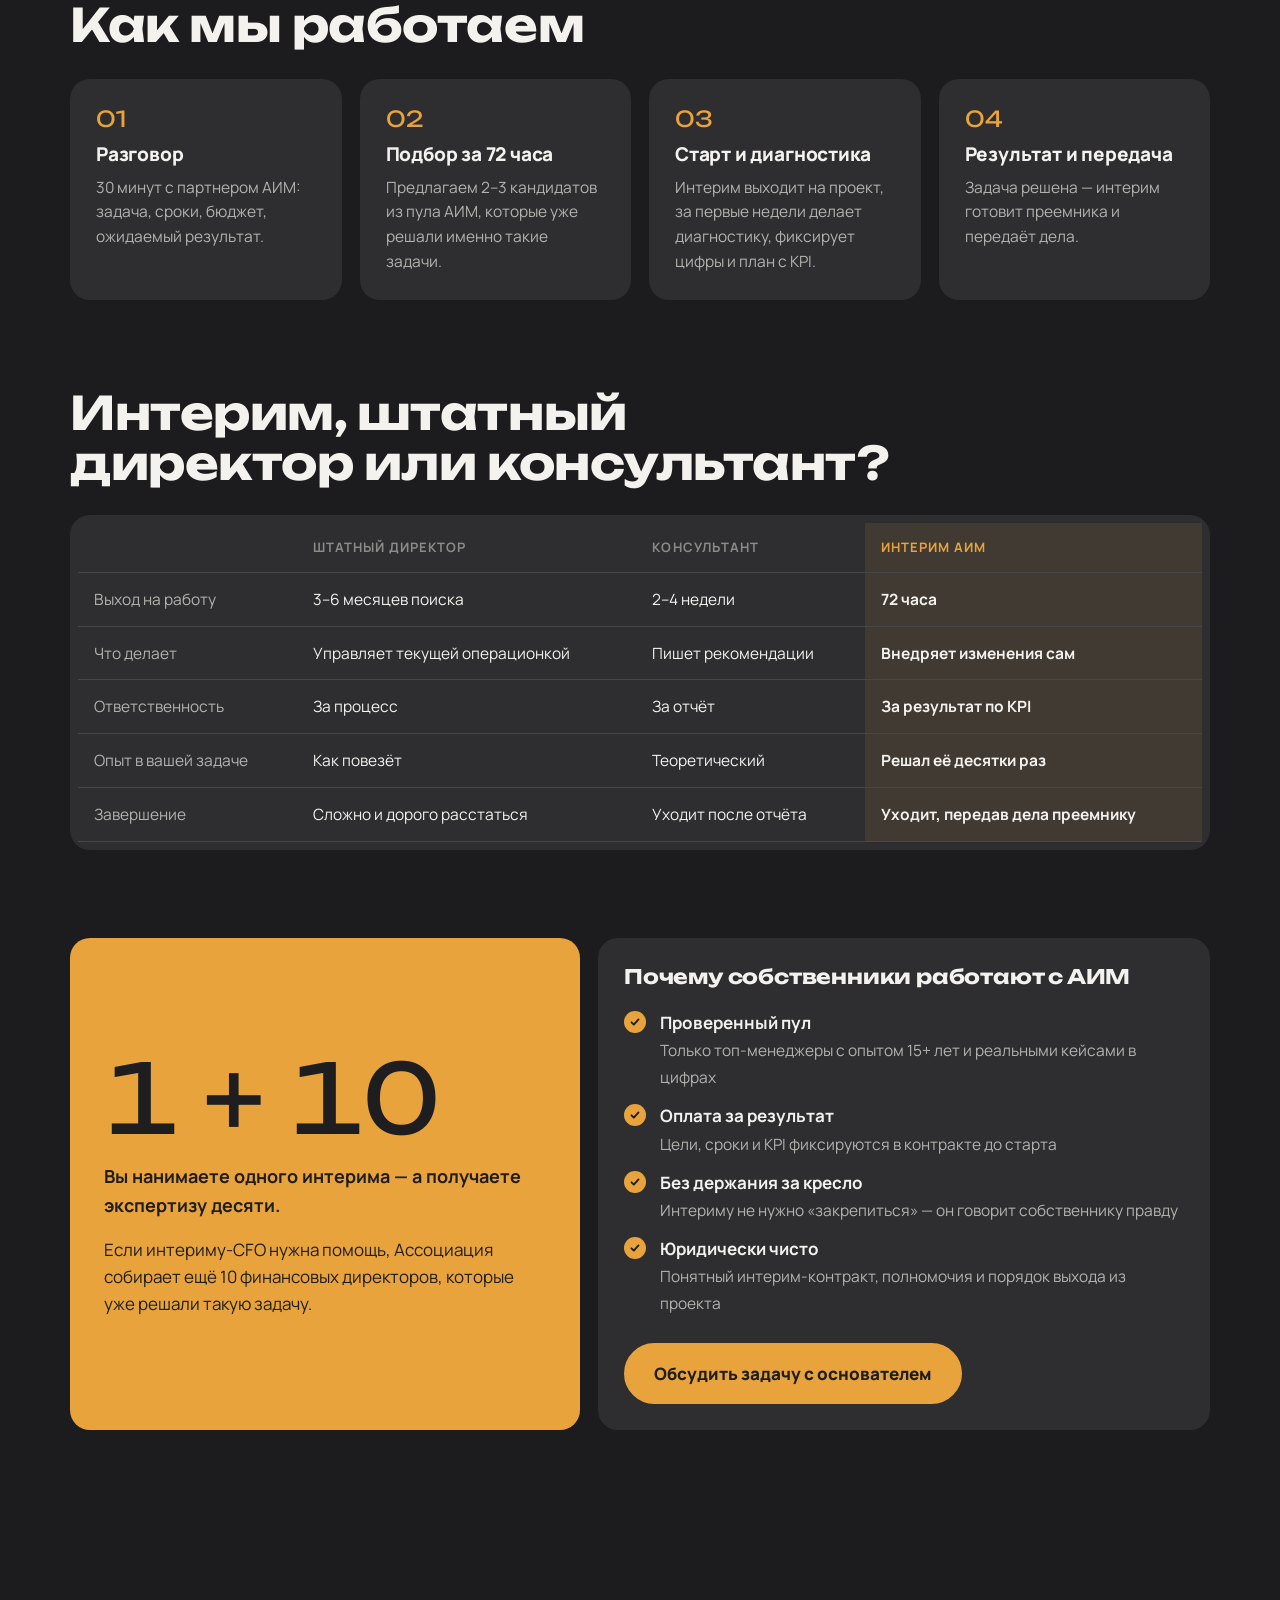
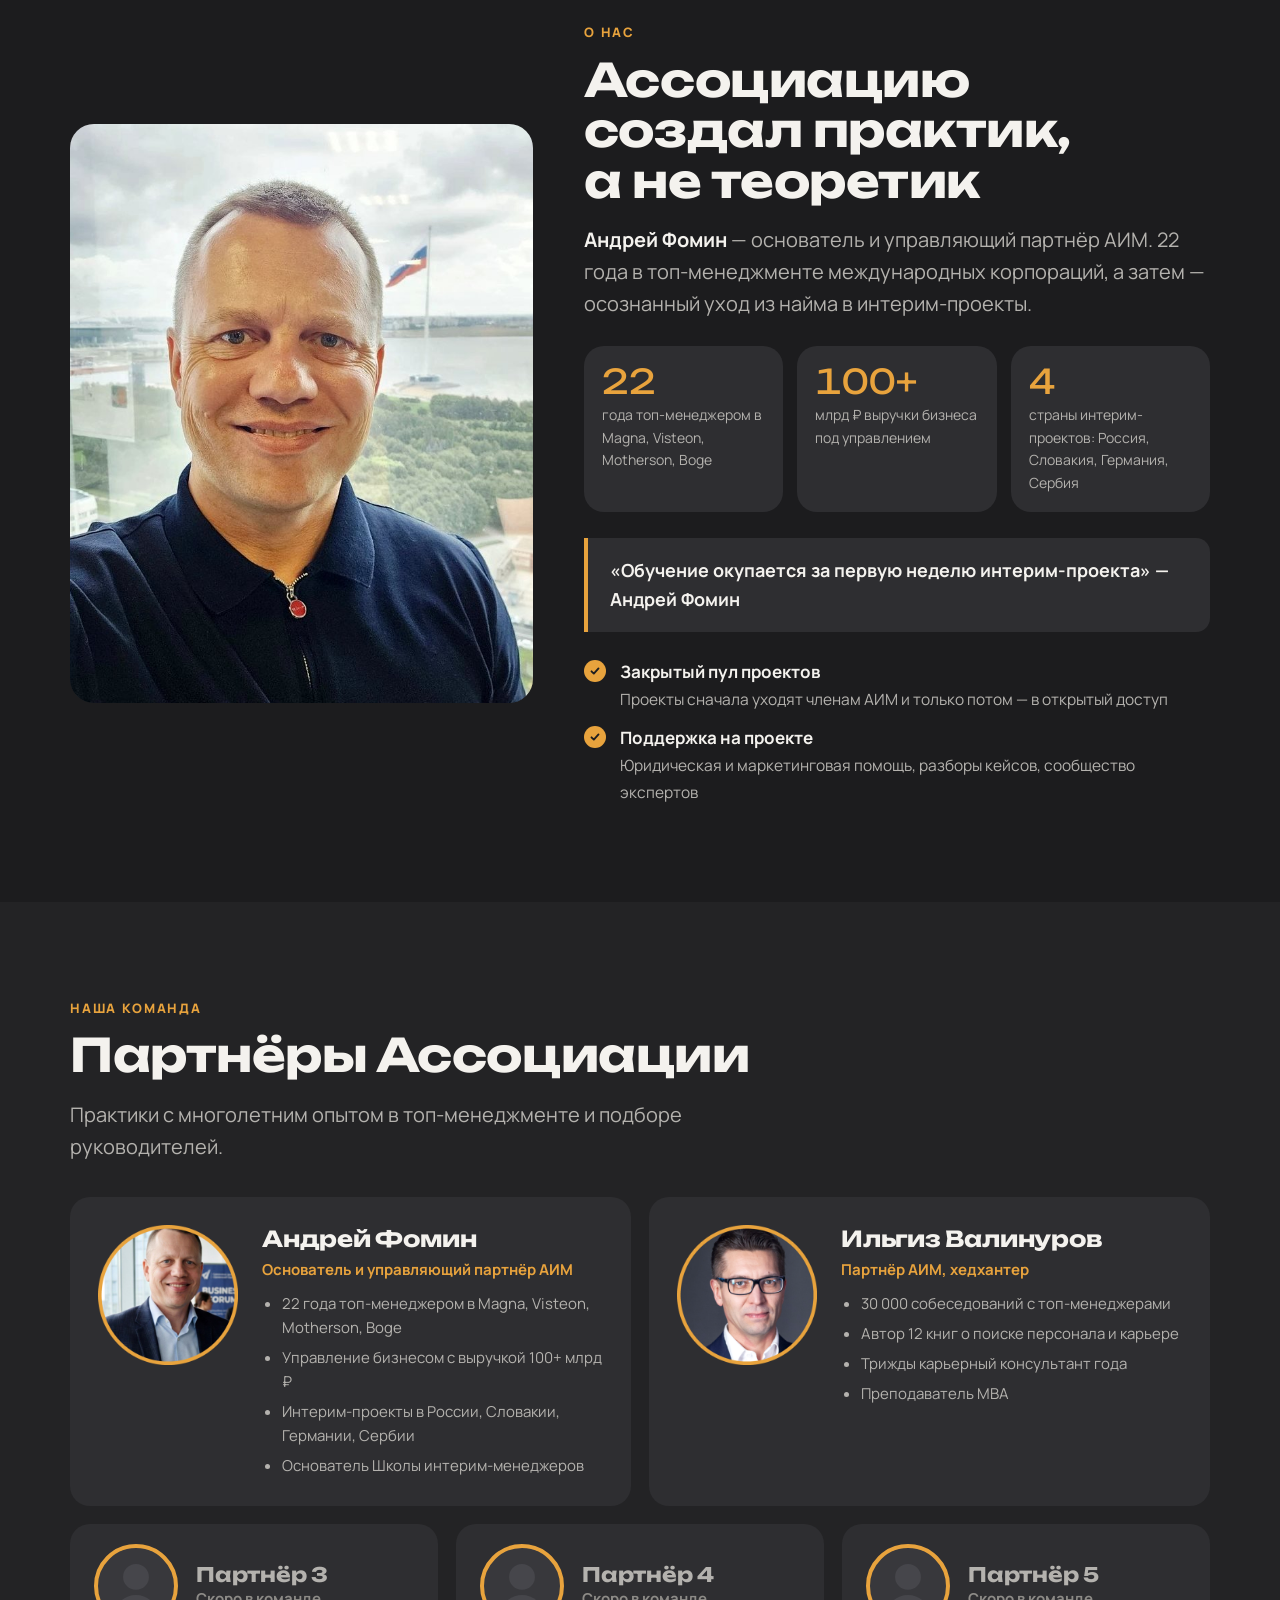
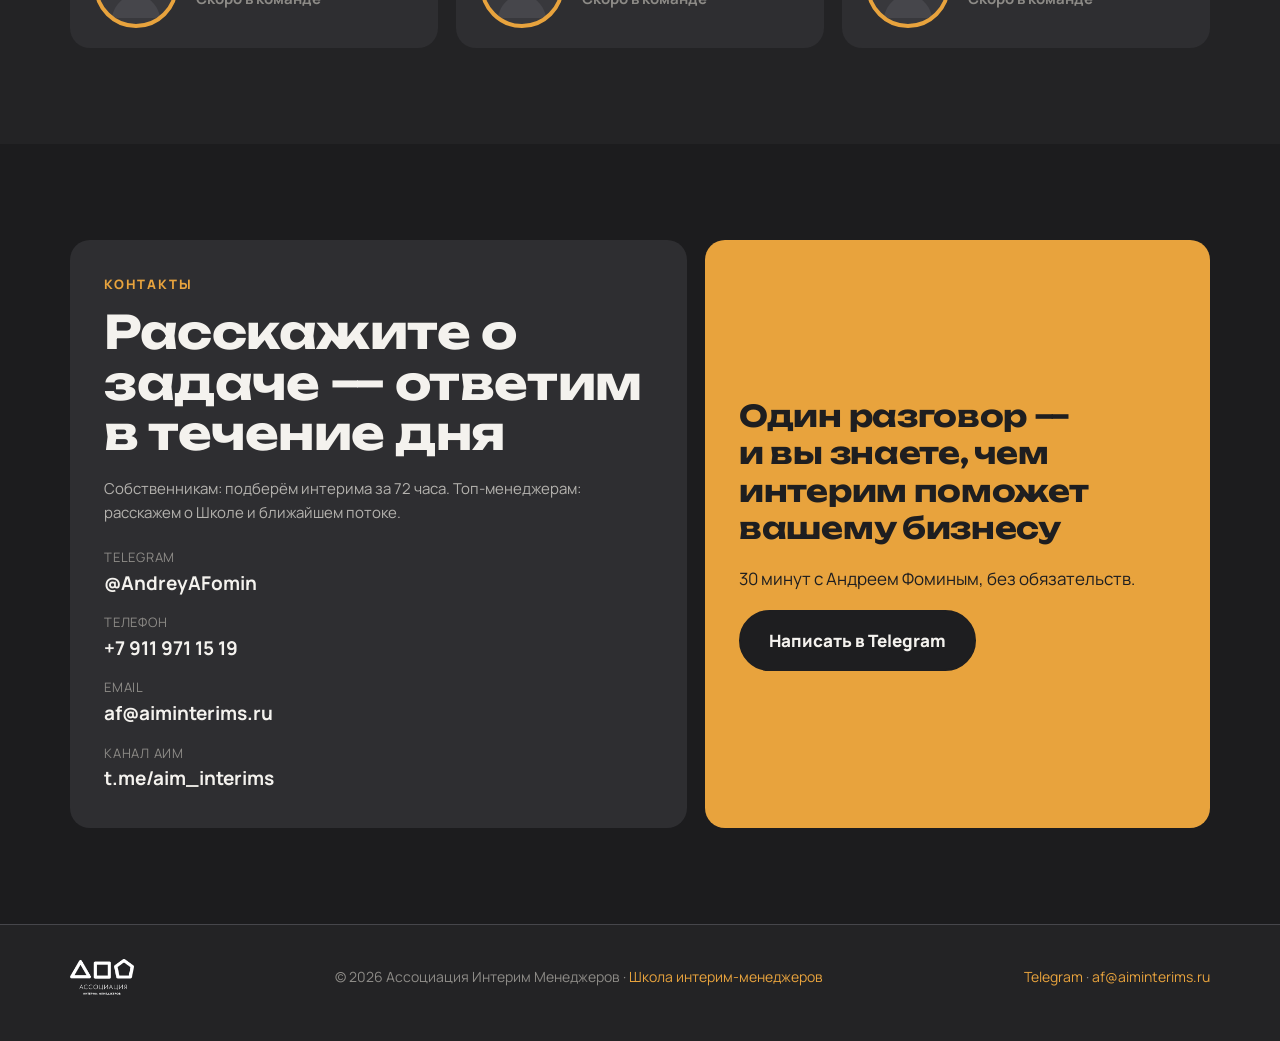
==== commit 224e4b36: "Удалён лендинг бизнес-завтрака; главный адрес ведёт на сайт АИМ Co-Authored-By: Claude Opus 5.5 <nor" ====
--- a/aim/index.html
+++ b/aim/index.html
@@ -284,7 +284,7 @@
         <div class="when"><span class="pill a">15 октября · 10:00</span><span class="pill">Москва · офлайн</span><span class="pill">Бесплатно</span></div>
         <h3>Бизнес-завтрак «Интерим-менеджмент как следующая ступень карьеры»</h3>
         <p class="small">Ресторан «River Side», Фрунзенская наб. 32. Живой разговор за одним столом с Андреем Фоминым и хедхантером Ильгизом Валинуровым. Всего 10 мест.</p>
-        <a class="btn" href="../">Подробнее и регистрация</a>
+        <a class="btn" href="https://forms.yandex.ru/u/6ac7467784227c0026ed4c16" target="_blank" rel="noopener">Зарегистрироваться</a>
       </div>
       <div class="card ev reveal">
         <div class="when"><span class="pill a">15 октября · 19:00</span><span class="pill">Онлайн</span></div>
